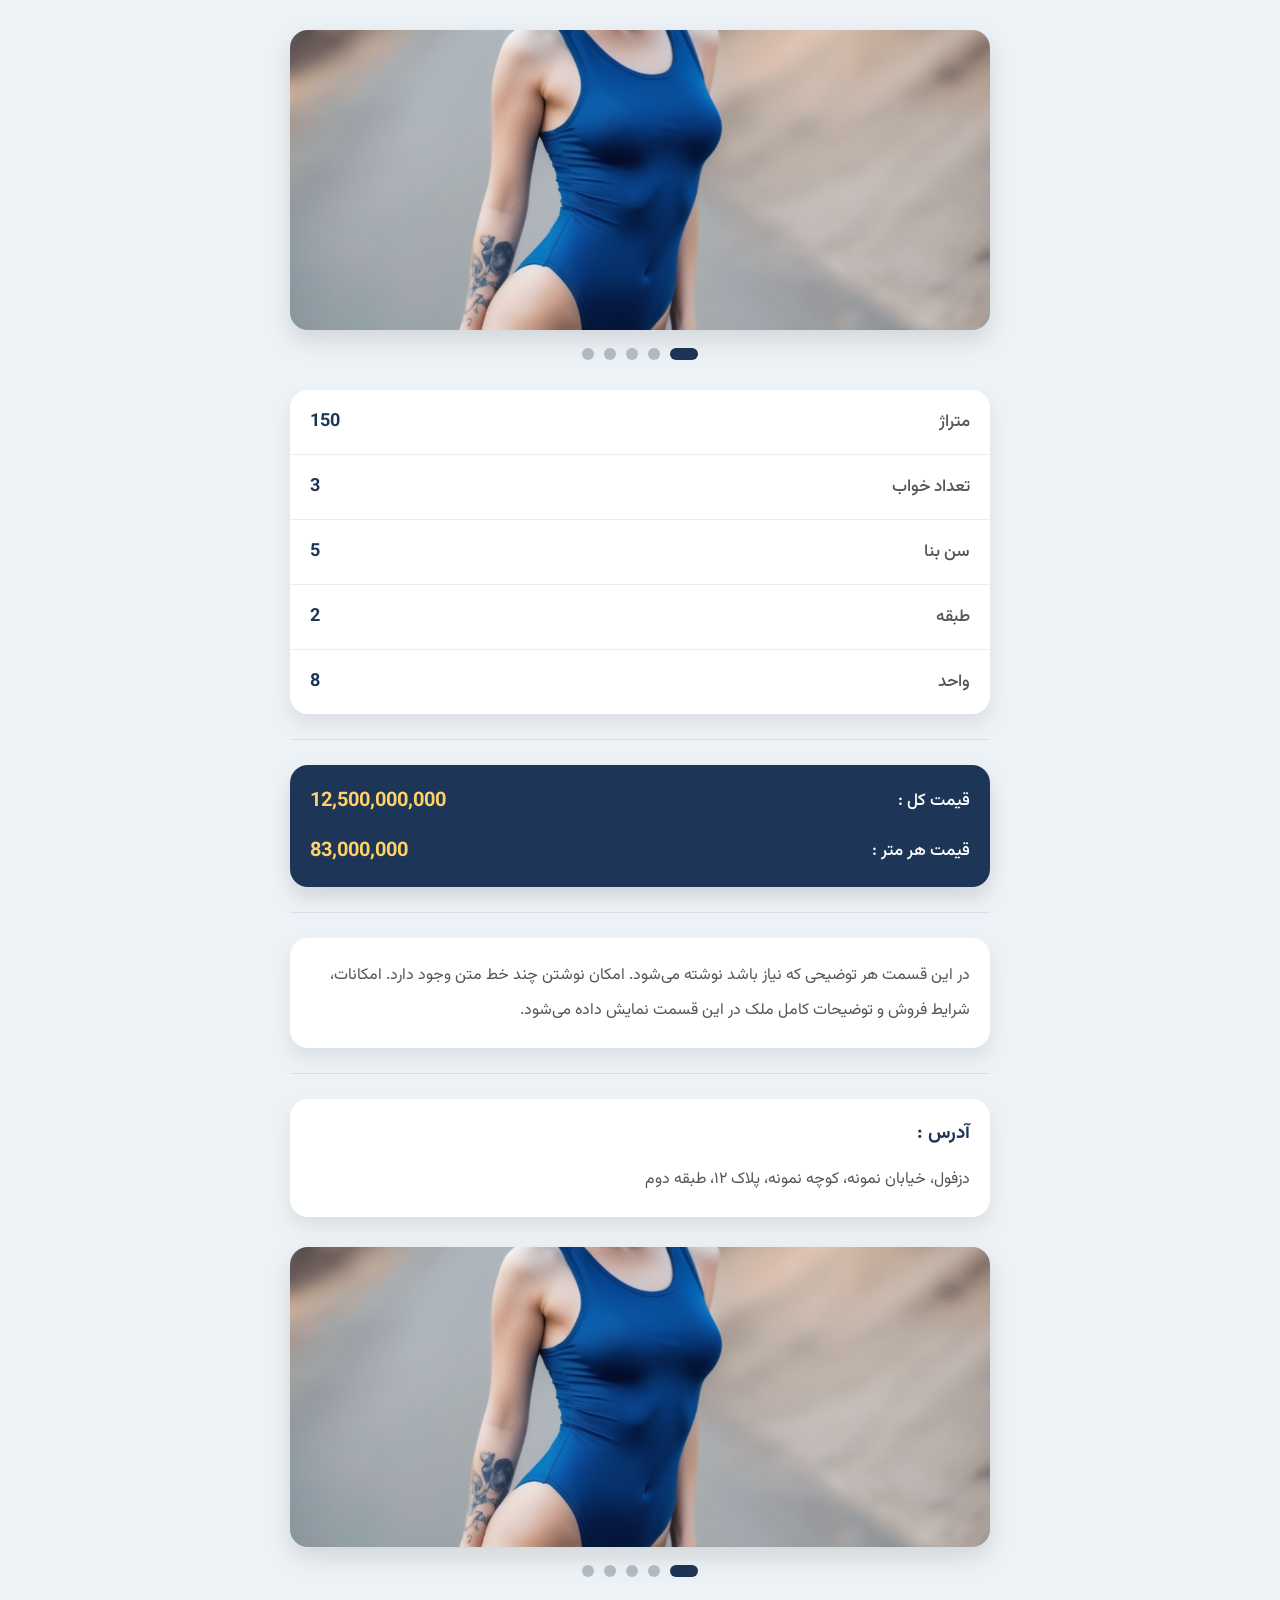
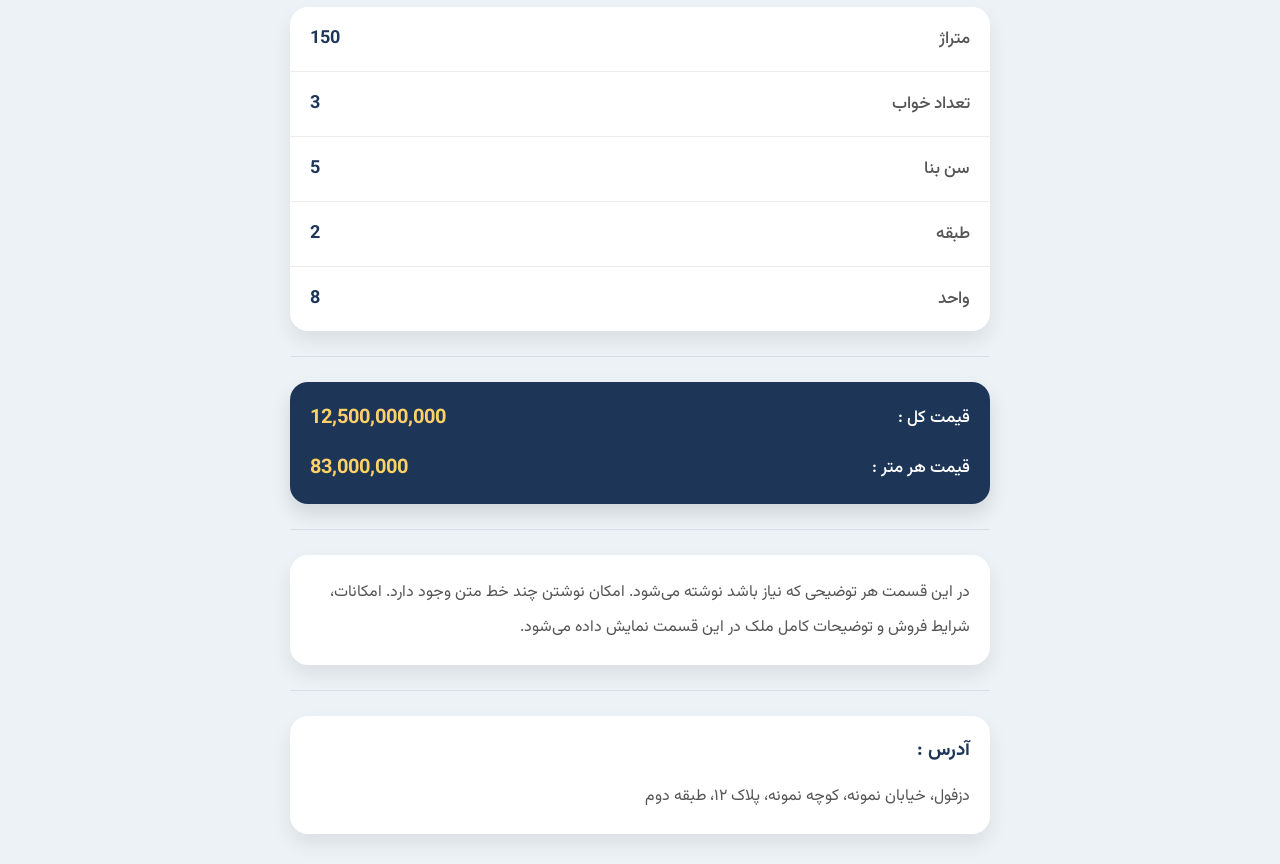
==== file/AllFile/index.html @ d1e9142f "test  117" ====
<!doctype html>
<html lang="fa" dir="rtl">
  <head>
    <meta charset="UTF-8" />
    <meta name="viewport" content="width=device-width, initial-scale=1.0" />

    <title>جزئیات ملک</title>

    <link rel="stylesheet" href="../style/style.css" />
  </head>

  <body>
    <div class="container">
      <!-- عکس ها -->

      <section class="slider">
        <div class="slider-box">
          <img
            src="../../img/openart-image_Vm7Ptwwk_1736110677572_raw.jpg"
            class="slide active"
          />

          <img
            src="../../img/openart-image_vrnyUxhT_1736110514425_raw.jpg"
            class="slide"
          />

          <img
            src="../../img/openart-image_VW68jwEx_1736110568384_raw.jpg"
            class="slide"
          />

          <img
            src="../../img/openart-image_x1-BY8gI_1736076702407_raw.jpg"
            class="slide"
          />

          <img
            src="../../img/openart-image_xjXLgTL0_1736076769242_raw.png"
            class="slide"
          />
        </div>

        <div class="dots">
          <span class="dot active"></span>

          <span class="dot"></span>

          <span class="dot"></span>

          <span class="dot"></span>

          <span class="dot"></span>
        </div>
      </section>

      <!-- اطلاعات -->

      <section class="info">
        <div class="item">
          <h3>متراژ</h3>

          <span>150</span>
        </div>

        <div class="line"></div>

        <div class="item">
          <h3>تعداد خواب</h3>

          <span>3</span>
        </div>

        <div class="line"></div>

        <div class="item">
          <h3>سن بنا</h3>

          <span>5</span>
        </div>

        <div class="line"></div>

        <div class="item">
          <h3>طبقه</h3>

          <span>2</span>
        </div>

        <div class="line"></div>

        <div class="item">
          <h3>واحد</h3>

          <span>8</span>
        </div>
      </section>

      <hr />

      <!-- قیمت -->

      <section class="price">
        <div class="row">
          <h3>قیمت کل :</h3>

          <span>12,500,000,000</span>
        </div>

        <div class="row">
          <h3>قیمت هر متر :</h3>

          <span>83,000,000</span>
        </div>
      </section>

      <hr />

      <!-- توضیحات -->

      <section class="description">
        <p>
          در این قسمت هر توضیحی که نیاز باشد نوشته می‌شود. امکان نوشتن چند خط
          متن وجود دارد. امکانات، شرایط فروش و توضیحات کامل ملک در این قسمت
          نمایش داده می‌شود.
        </p>
      </section>

      <hr />

      <!-- آدرس -->

      <section class="address">
        <h3>آدرس :</h3>

        <p>دزفول، خیابان نمونه، کوچه نمونه، پلاک ۱۲، طبقه دوم</p>
      </section>
    </div>
    <div class="container">
      <!-- عکس ها -->

      <section class="slider">
        <div class="slider-box">
          <img
            src="../../img/openart-image_Vm7Ptwwk_1736110677572_raw.jpg"
            class="slide active"
          />

          <img
            src="../../img/openart-image_vrnyUxhT_1736110514425_raw.jpg"
            class="slide"
          />

          <img
            src="../../img/openart-image_VW68jwEx_1736110568384_raw.jpg"
            class="slide"
          />

          <img
            src="../../img/openart-image_x1-BY8gI_1736076702407_raw.jpg"
            class="slide"
          />

          <img
            src="../../img/openart-image_xjXLgTL0_1736076769242_raw.png"
            class="slide"
          />
        </div>

        <div class="dots">
          <span class="dot active"></span>

          <span class="dot"></span>

          <span class="dot"></span>

          <span class="dot"></span>

          <span class="dot"></span>
        </div>
      </section>

      <!-- اطلاعات -->

      <section class="info">
        <div class="item">
          <h3>متراژ</h3>

          <span>150</span>
        </div>

        <div class="line"></div>

        <div class="item">
          <h3>تعداد خواب</h3>

          <span>3</span>
        </div>

        <div class="line"></div>

        <div class="item">
          <h3>سن بنا</h3>

          <span>5</span>
        </div>

        <div class="line"></div>

        <div class="item">
          <h3>طبقه</h3>

          <span>2</span>
        </div>

        <div class="line"></div>

        <div class="item">
          <h3>واحد</h3>

          <span>8</span>
        </div>
      </section>

      <hr />

      <!-- قیمت -->

      <section class="price">
        <div class="row">
          <h3>قیمت کل :</h3>

          <span>12,500,000,000</span>
        </div>

        <div class="row">
          <h3>قیمت هر متر :</h3>

          <span>83,000,000</span>
        </div>
      </section>

      <hr />

      <!-- توضیحات -->

      <section class="description">
        <p>
          در این قسمت هر توضیحی که نیاز باشد نوشته می‌شود. امکان نوشتن چند خط
          متن وجود دارد. امکانات، شرایط فروش و توضیحات کامل ملک در این قسمت
          نمایش داده می‌شود.
        </p>
      </section>

      <hr />

      <!-- آدرس -->

      <section class="address">
        <h3>آدرس :</h3>

        <p>دزفول، خیابان نمونه، کوچه نمونه، پلاک ۱۲، طبقه دوم</p>
      </section>
    </div>

    <script>
    document.querySelectorAll(".slider").forEach((slider) => {

    const slides = slider.querySelectorAll(".slide");
    const dots = slider.querySelectorAll(".dot");
    const sliderBox = slider.querySelector(".slider-box");

    let current = 0;
    let timer;

    function showSlide(index){

        slides.forEach(s=>s.classList.remove("active"));
        dots.forEach(d=>d.classList.remove("active"));

        slides[index].classList.add("active");
        dots[index].classList.add("active");

        current=index;

    }

    function nextSlide(){

        current++;

        if(current>=slides.length){

            current=0;

        }

        showSlide(current);

    }

    function prevSlide(){

        current--;

        if(current<0){

            current=slides.length-1;

        }

        showSlide(current);

    }

    dots.forEach((dot,index)=>{

        dot.addEventListener("click",()=>{

            showSlide(index);

            restart();

        });

    });

    function start(){

        timer=setInterval(nextSlide,3000);

    }

    function stop(){

        clearInterval(timer);

    }

    function restart(){

        stop();

        start();

    }

    sliderBox.addEventListener("mouseenter",stop);
    sliderBox.addEventListener("mouseleave",start);

    let startX=0;
    let endX=0;

    sliderBox.addEventListener("touchstart",(e)=>{

        startX=e.changedTouches[0].screenX;

    });

    sliderBox.addEventListener("touchend",(e)=>{

        endX=e.changedTouches[0].screenX;

        if(startX-endX>50){

            nextSlide();
            restart();

        }

        if(endX-startX>50){

            prevSlide();
            restart();

        }

    });

    showSlide(0);
    start();

});
    </script>
  </body>
</html>
---- file/style/style.css ----
@import url('https://fonts.googleapis.com/css2?family=Vazirmatn:wght@300;400;500;600;700&display=swap');

*{
    margin:0;
    padding:0;
    box-sizing:border-box;
    font-family:'Vazirmatn',sans-serif;
}

body{

    background:#edf2f7;
    direction:rtl;

}

.container{

    width:95%;
    max-width:700px;
    margin:30px auto;

}

/*==========================
        اسلایدر
==========================*/

.slider{

    width:100%;

}

.slider-box{

    width:100%;
    height:300px;

    background:#d7dde5;

    border-radius:18px;

    overflow:hidden;

    position:relative;

    box-shadow:0 10px 25px rgba(0,0,0,.12);

}

.slide{

    width:100%;
    height:100%;

    object-fit:cover;

    position:absolute;

    opacity:0;

    transition:.5s;

}

.slide.active{

    opacity:1;

}

/*==========================
        دات ها
==========================*/

.dots{

    display:flex;

    justify-content:center;

    align-items:center;

    gap:10px;

    margin-top:18px;

}

.dot{

    width:12px;

    height:12px;

    border-radius:50%;

    background:#b4bcc6;

    cursor:pointer;

    transition:.3s;

}

.dot.active{

    width:28px;

    border-radius:20px;

    background:#1d3557;

}

/*==========================
      اطلاعات
==========================*/

.info{

    margin-top:30px;

    background:white;

    border-radius:18px;

    overflow:hidden;

    box-shadow:0 10px 20px rgba(0,0,0,.08);

}

.item{

    display:flex;

    justify-content:space-between;

    align-items:center;

    padding:18px 20px;

}

.item h3{

    font-size:17px;

    color:#555;

    font-weight:500;

}

.item span{

    font-size:18px;

    color:#1d3557;

    font-weight:bold;

}

.line{

    width:100%;

    height:1px;

    background:#ececec;

}

/*==========================
        قیمت
==========================*/

.price{

    margin-top:25px;

    background:#1d3557;

    color:white;

    border-radius:18px;

    padding:20px;

    box-shadow:0 10px 20px rgba(0,0,0,.12);

}

.row{

    display:flex;

    justify-content:space-between;

    align-items:center;

}

.row:not(:last-child){

    margin-bottom:18px;

}

.row h3{

    font-size:17px;

    font-weight:500;

}

.row span{

    font-size:20px;

    font-weight:bold;

    color:#ffd166;

}

/*==========================
      توضیحات
==========================*/

.description{

    margin-top:25px;

    background:white;

    border-radius:18px;

    padding:20px;

    line-height:35px;

    color:#555;

    box-shadow:0 10px 20px rgba(0,0,0,.08);

}

/*==========================
        آدرس
==========================*/

.address{

    margin-top:25px;

    margin-bottom:30px;

    background:white;

    border-radius:18px;

    padding:20px;

    box-shadow:0 10px 20px rgba(0,0,0,.08);

}

.address h3{

    color:#1d3557;

    margin-bottom:15px;

}

.address p{

    line-height:34px;

    color:#555;

}

/*==========================
      خط جداکننده
==========================*/

hr{

    border:none;

    height:1px;

    background:#d8dee7;

    margin:25px 0;

}

/*==========================
      Hover
==========================*/

.item:hover{

    background:#f7f9fc;

}

.dot:hover{

    transform:scale(1.3);

}

.slider-box:hover{

    transform:translateY(-2px);

    transition:.3s;

}

.price:hover,
.description:hover,
.address:hover,
.info:hover{

    transform:translateY(-3px);

    transition:.3s;

}

/*==========================
      انیمیشن
==========================*/

.container{

    animation:show .8s;

}

@keyframes show{

    from{

        opacity:0;

        transform:translateY(30px);

    }

    to{

        opacity:1;

        transform:translateY(0);

    }

}

/*==========================
      موبایل
==========================*/

@media(max-width:600px){

.slider-box{

    height:240px;

}

.item{

    padding:16px;

}

.item h3{

    font-size:15px;

}

.item span{

    font-size:16px;

}

.row h3{

    font-size:15px;

}

.row span{

    font-size:17px;

}

.description{

    line-height:30px;

}

.address{

    line-height:30px;

}

}
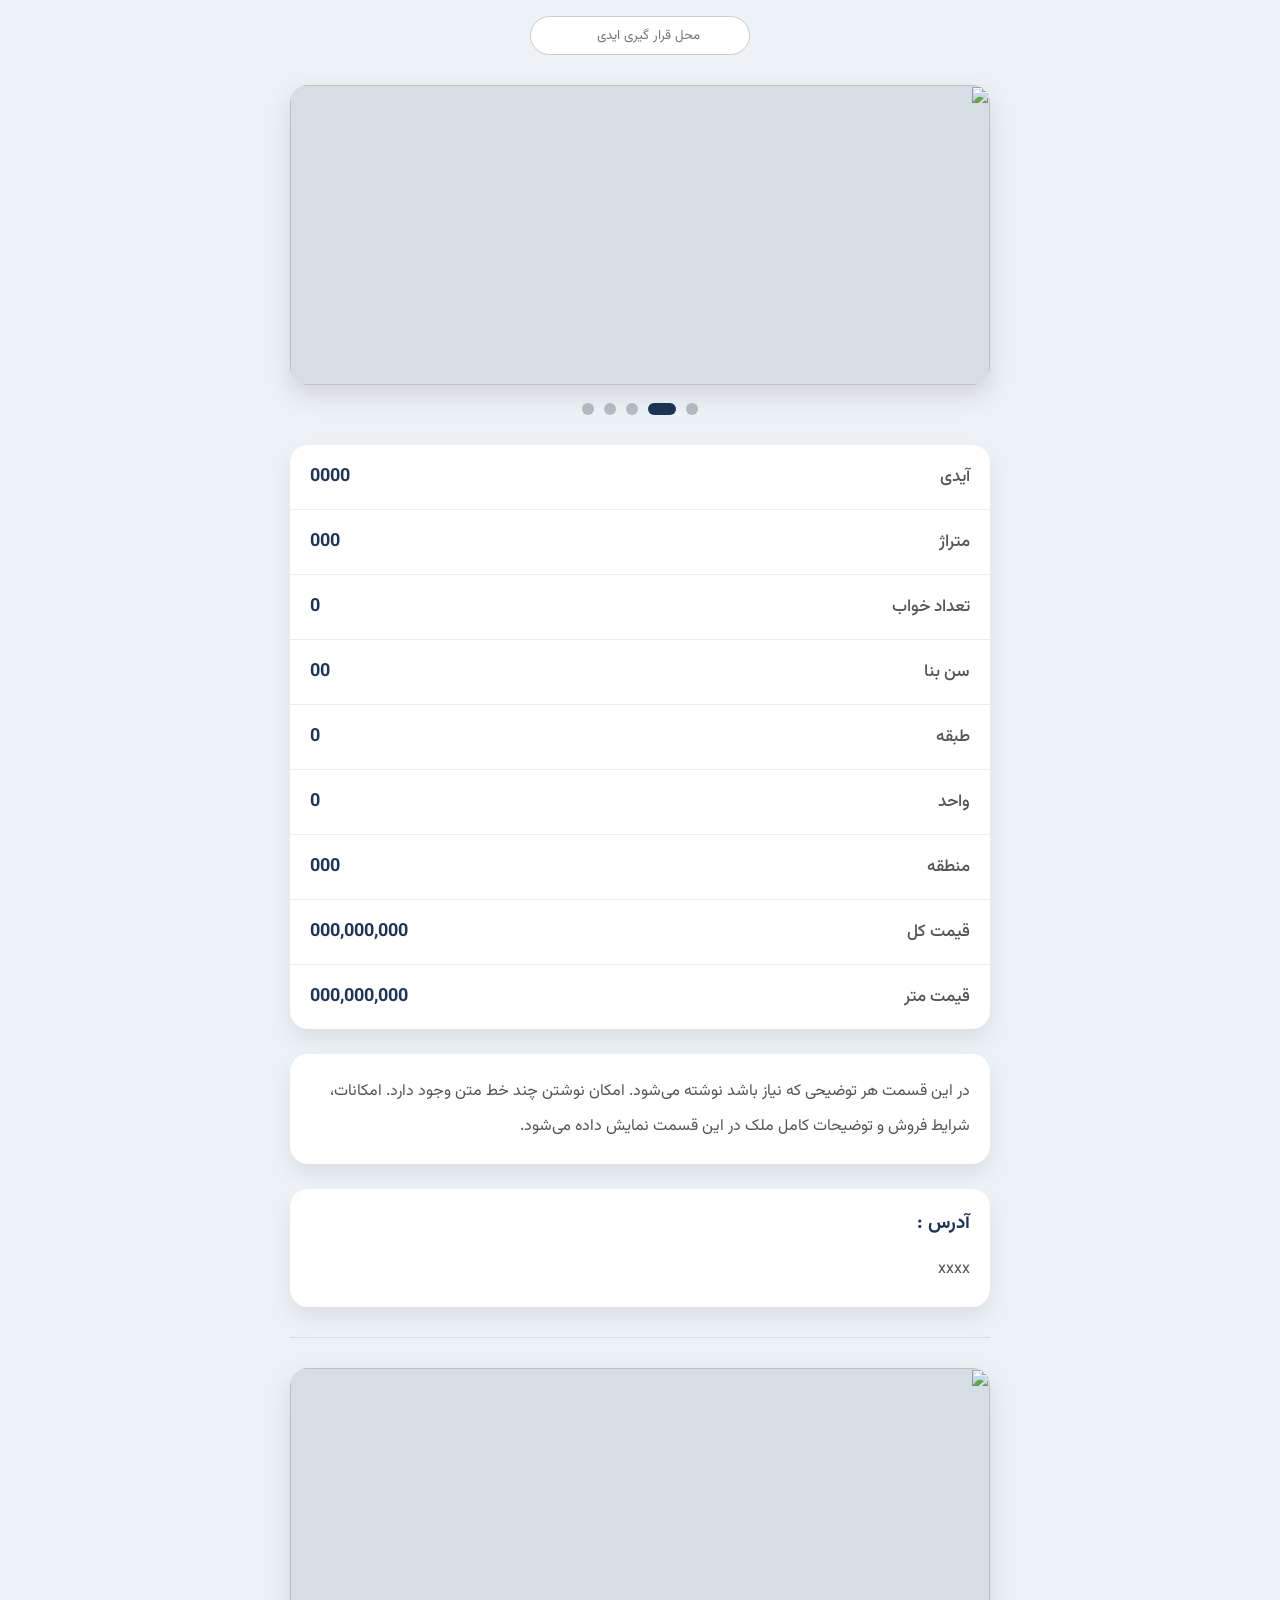
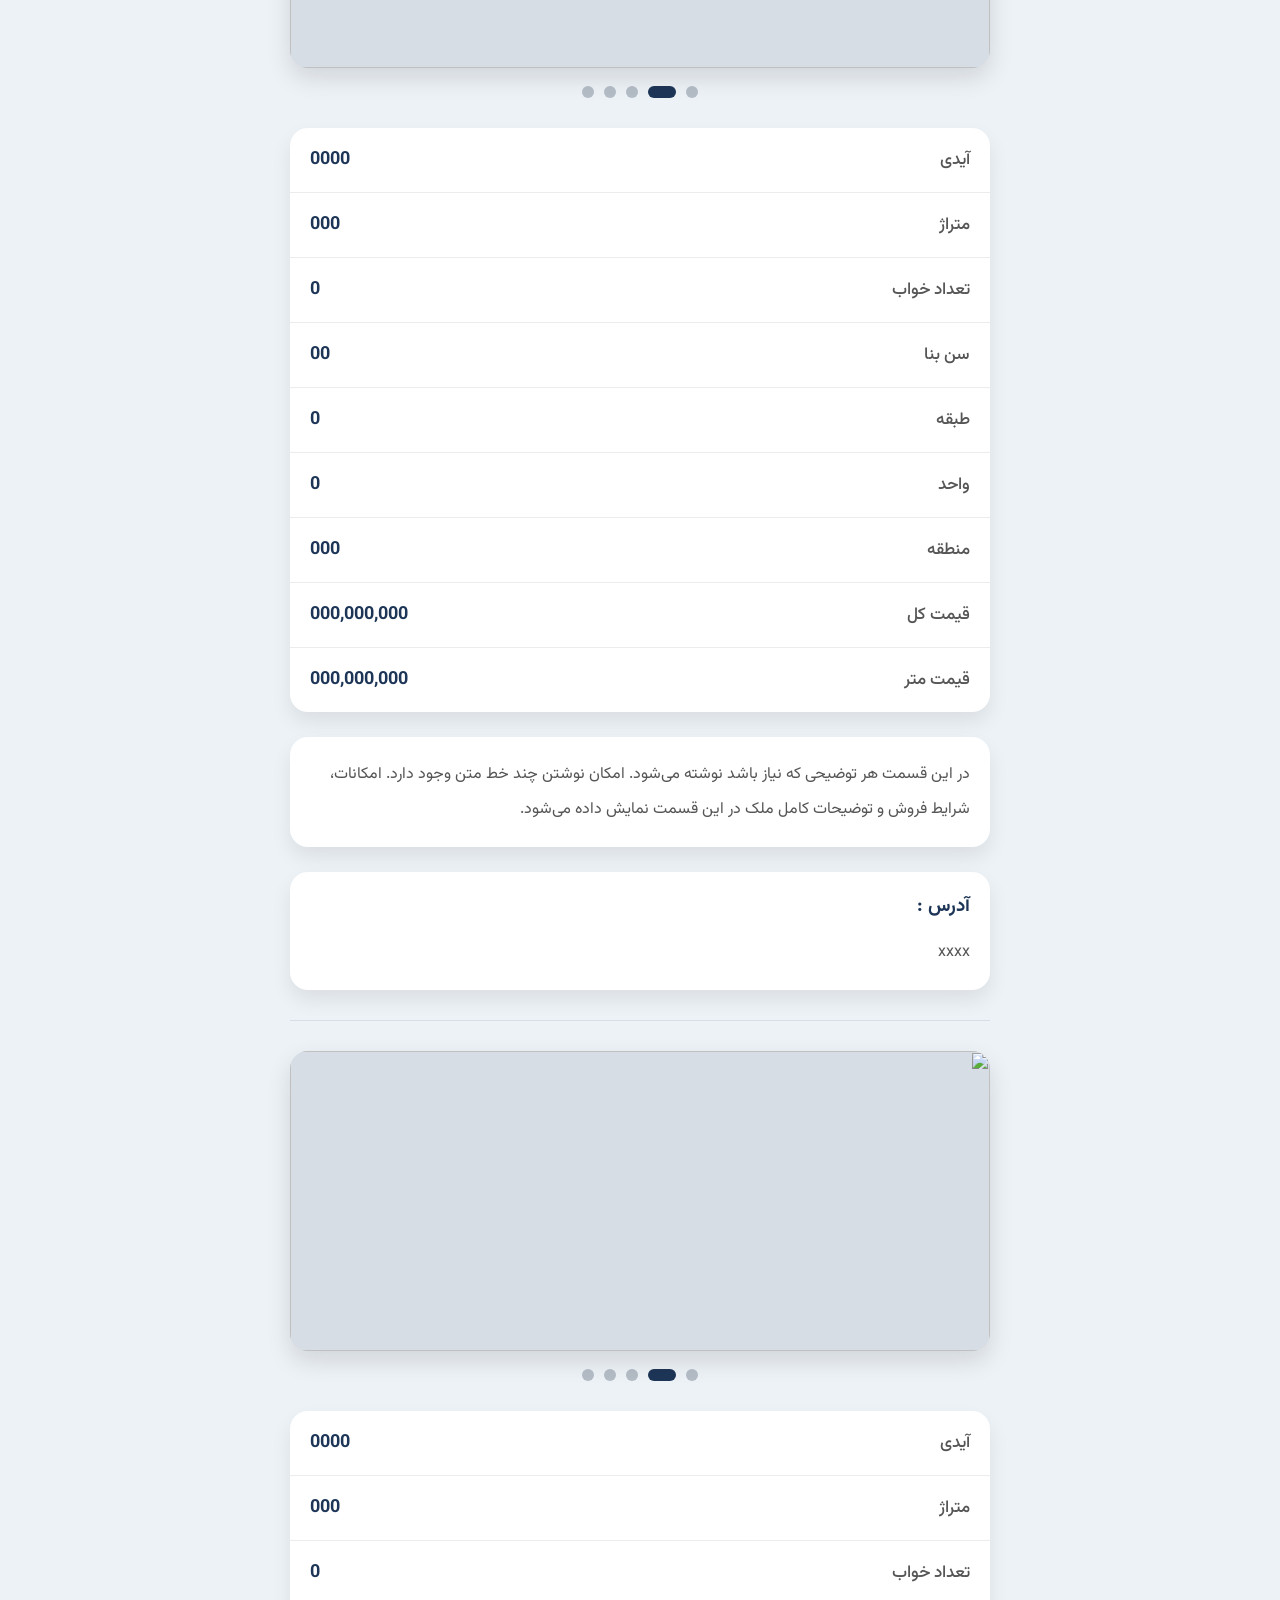
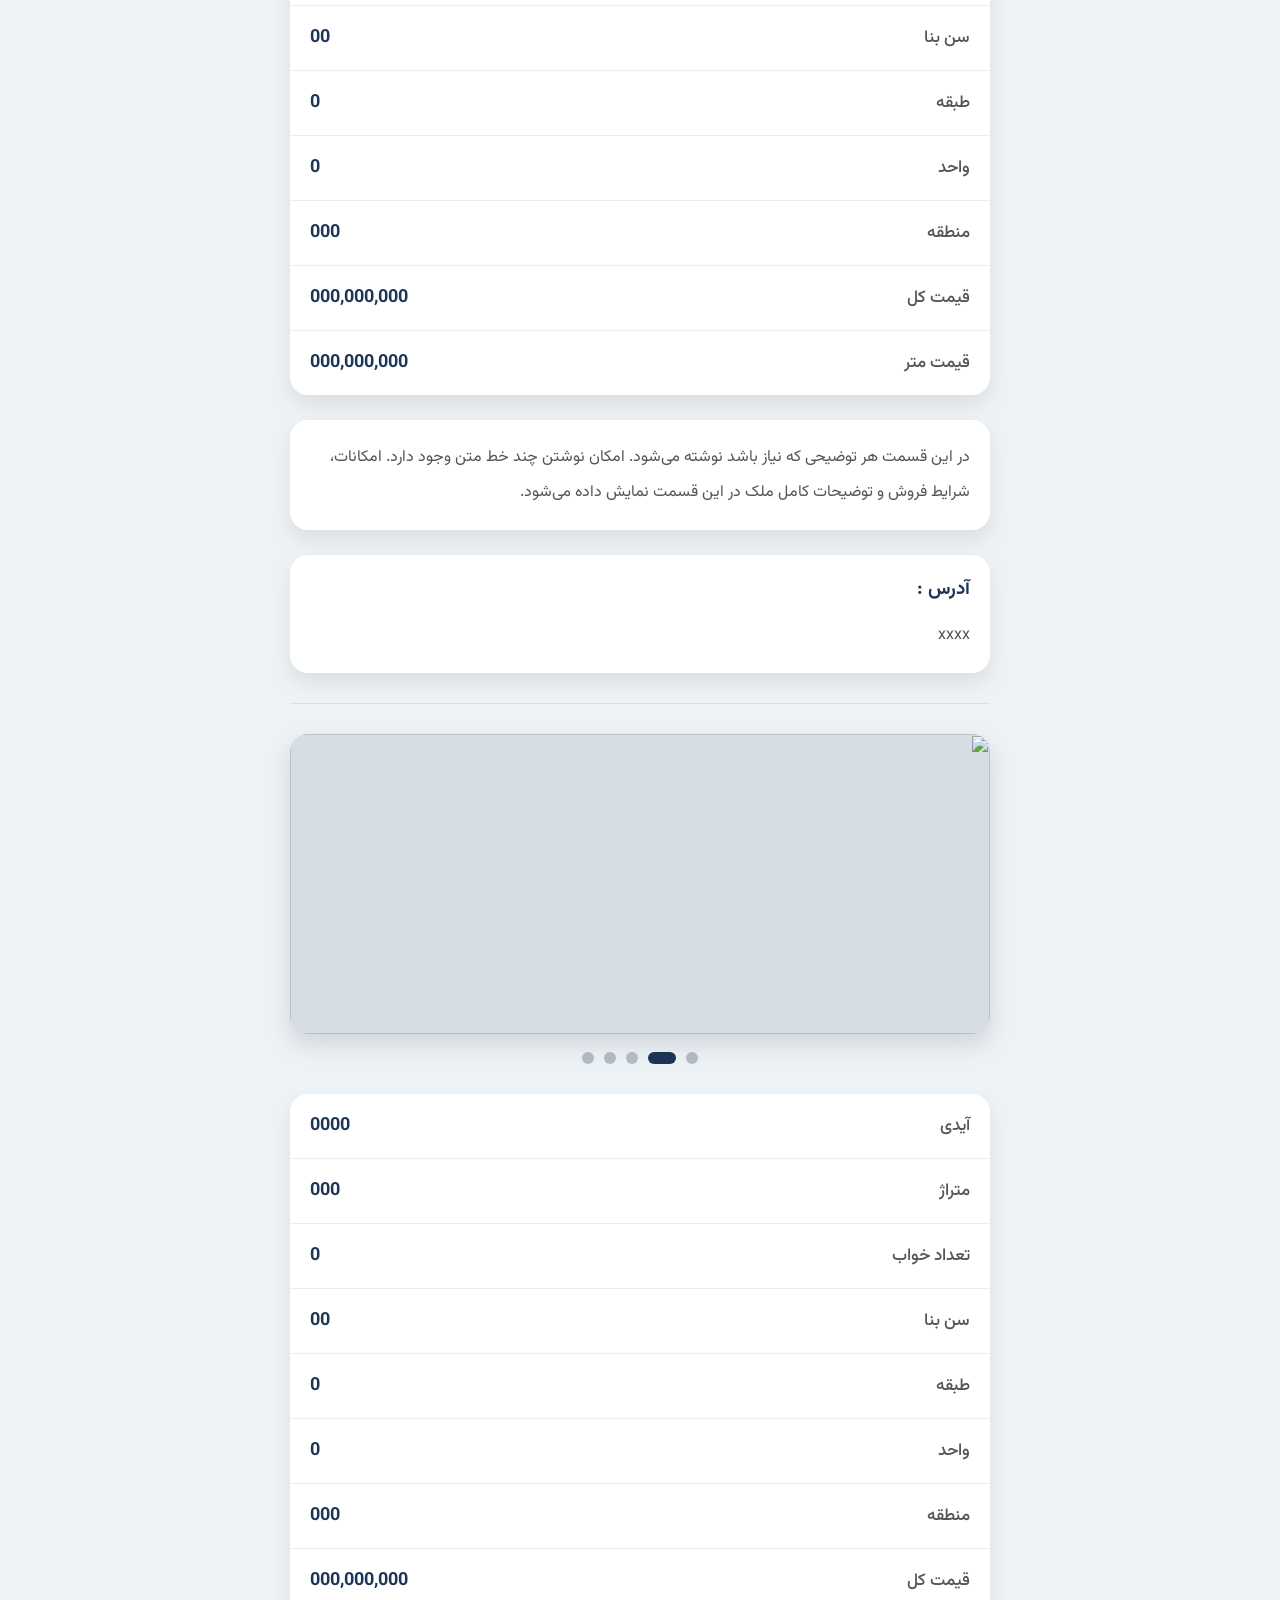
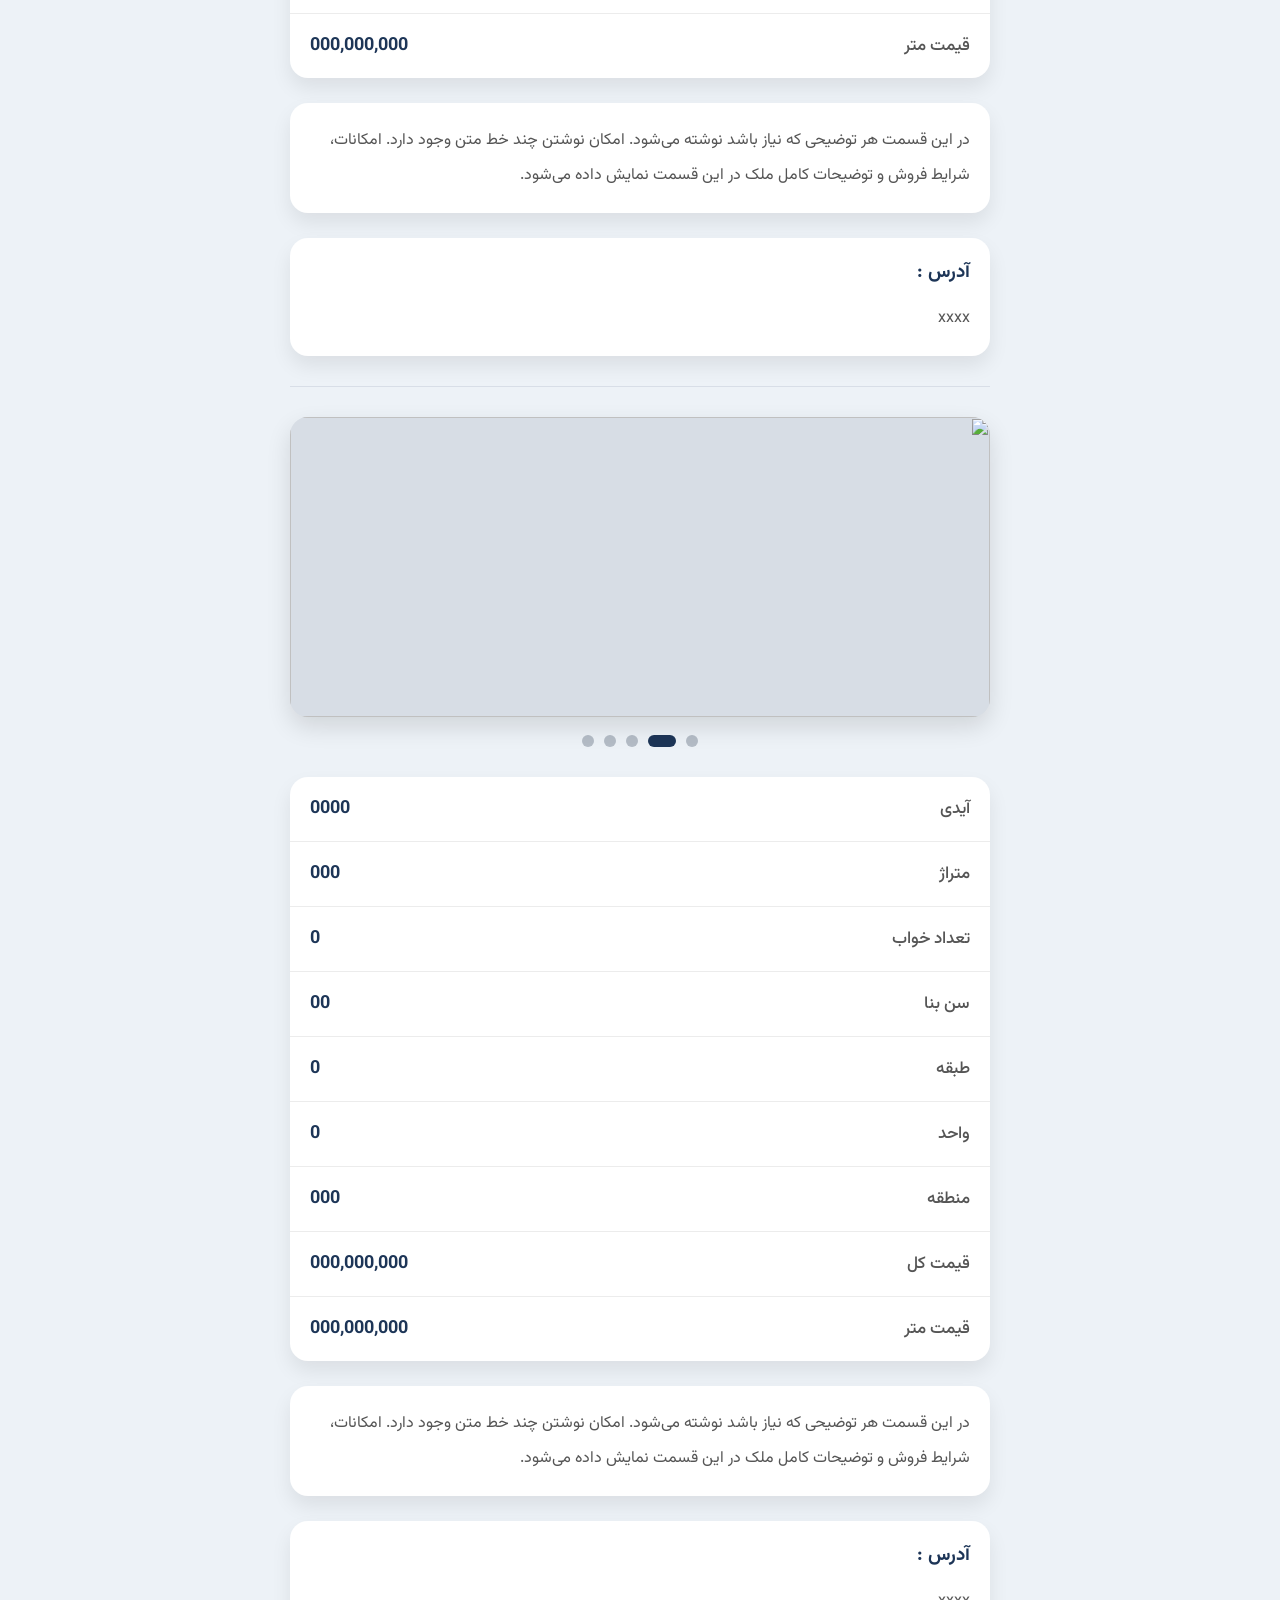
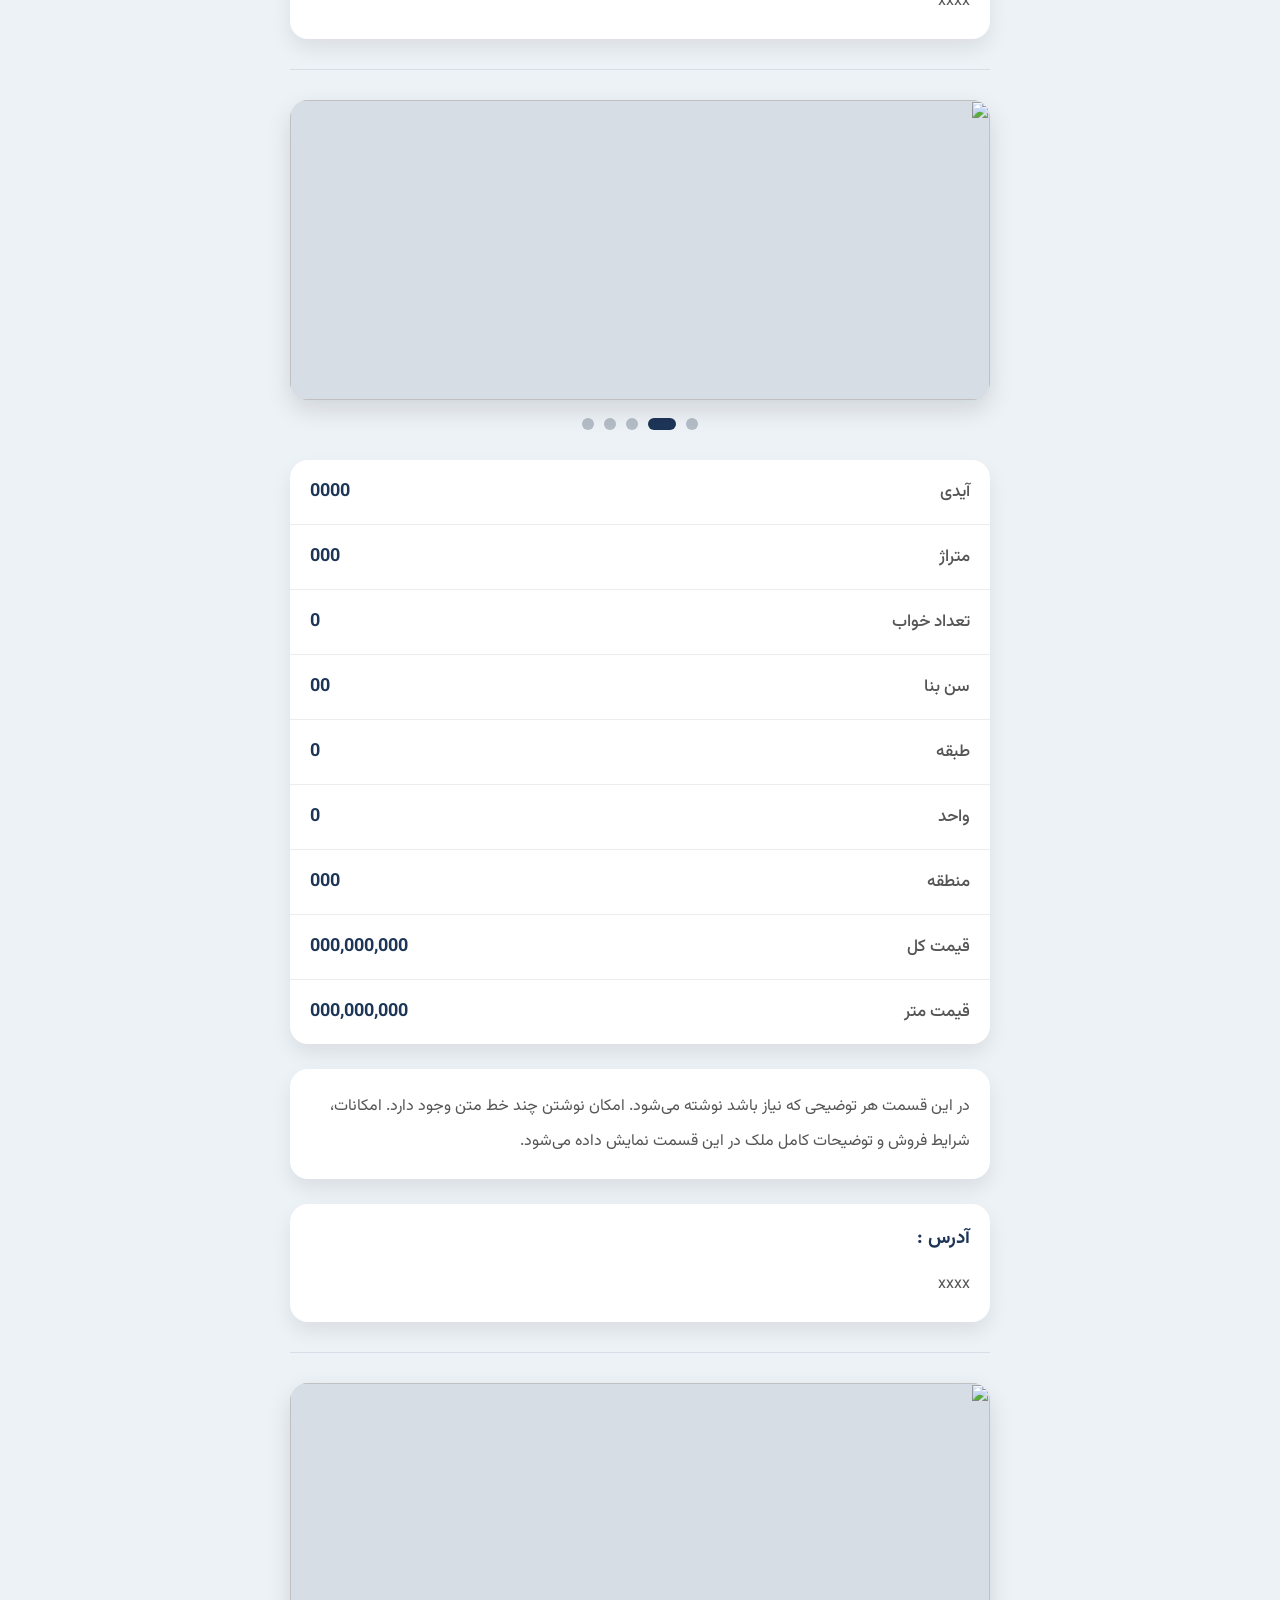
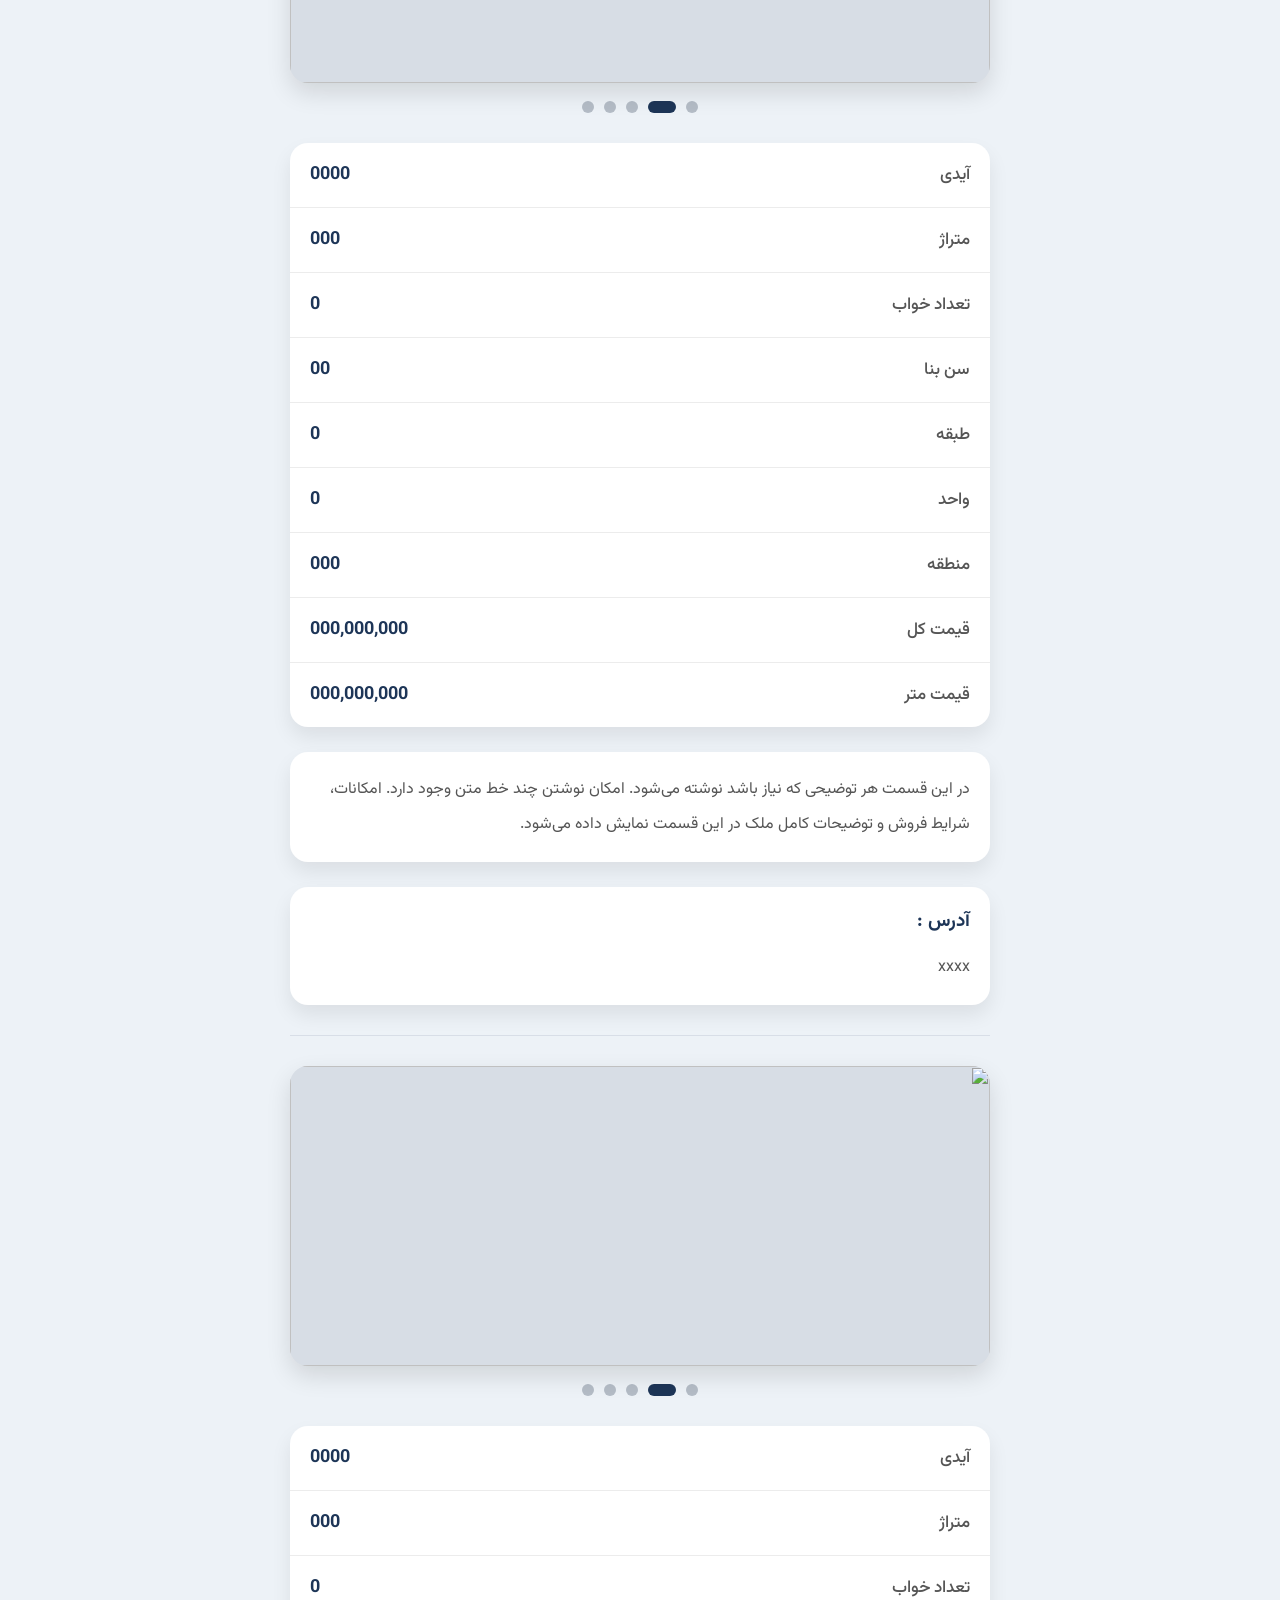
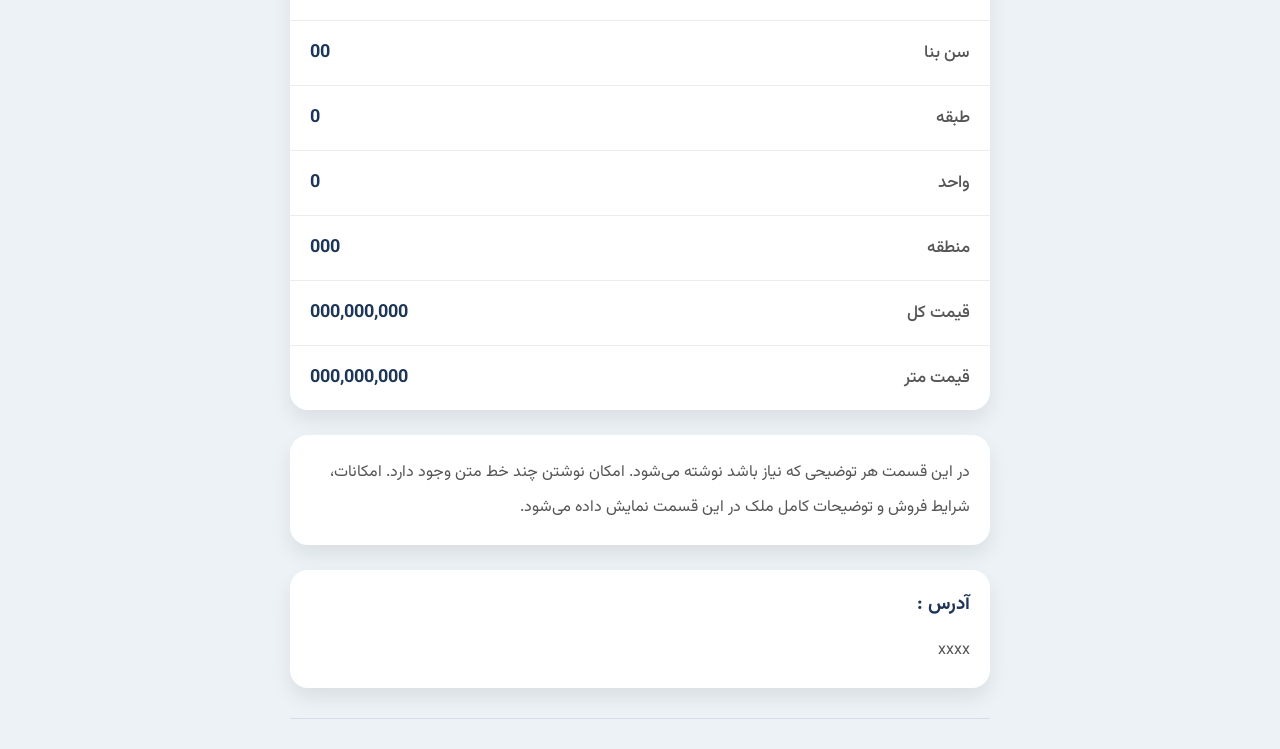
==== commit ef33bf9d: "test 6697" ====
--- a/file/AllFile/index.html
+++ b/file/AllFile/index.html
@@ -10,35 +10,32 @@
   </head>
 
   <body>
+    <header style="text-align: center; direction: rtl; margin: 16px 0">
+      <div style="margin: 0 auto">
+        <input
+          class="search"
+          id="search"
+          type="search"
+          placeholder="محل قرار گیری ایدی "
+        />
+      </div>
+    </header>
+
+    <!-- --------------------------------------------------------------------- -->
     <div class="container">
       <!-- عکس ها -->
 
       <section class="slider">
         <div class="slider-box">
-          <img
-            src="../../img/openart-image_Vm7Ptwwk_1736110677572_raw.jpg"
-            class="slide active"
-          />
-
-          <img
-            src="../../img/openart-image_vrnyUxhT_1736110514425_raw.jpg"
-            class="slide"
-          />
-
-          <img
-            src="../../img/openart-image_VW68jwEx_1736110568384_raw.jpg"
-            class="slide"
-          />
-
-          <img
-            src="../../img/openart-image_x1-BY8gI_1736076702407_raw.jpg"
-            class="slide"
-          />
-
-          <img
-            src="../../img/openart-image_xjXLgTL0_1736076769242_raw.png"
-            class="slide"
-          />
+          <img src="../../img/" class="slide active" />
+
+          <img src="../../img/" class="slide" />
+
+          <img src="../../img/" class="slide" />
+
+          <img src="../../img/" class="slide" />
+
+          <img src="../../img/" class="slide" />
         </div>
 
         <div class="dots">
@@ -58,9 +55,16 @@
 
       <section class="info">
         <div class="item">
+          <h3>آیدی</h3>
+
+          <span>0000</span>
+        </div>
+
+        <div class="line"></div>
+        <div class="item">
           <h3>متراژ</h3>
 
-          <span>150</span>
+          <span>000</span>
         </div>
 
         <div class="line"></div>
@@ -68,7 +72,7 @@
         <div class="item">
           <h3>تعداد خواب</h3>
 
-          <span>3</span>
+          <span>0</span>
         </div>
 
         <div class="line"></div>
@@ -76,7 +80,7 @@
         <div class="item">
           <h3>سن بنا</h3>
 
-          <span>5</span>
+          <span>00</span>
         </div>
 
         <div class="line"></div>
@@ -84,7 +88,7 @@
         <div class="item">
           <h3>طبقه</h3>
 
-          <span>2</span>
+          <span>0</span>
         </div>
 
         <div class="line"></div>
@@ -92,29 +96,30 @@
         <div class="item">
           <h3>واحد</h3>
 
-          <span>8</span>
-        </div>
-      </section>
-
-      <hr />
-
-      <!-- قیمت -->
-
-      <section class="price">
-        <div class="row">
-          <h3>قیمت کل :</h3>
-
-          <span>12,500,000,000</span>
-        </div>
-
-        <div class="row">
-          <h3>قیمت هر متر :</h3>
-
-          <span>83,000,000</span>
-        </div>
-      </section>
-
-      <hr />
+          <span>0</span>
+        </div>
+        <div class="line"></div>
+
+        <div class="item">
+          <h3>منطقه</h3>
+
+          <span>000</span>
+        </div>
+        <div class="line"></div>
+
+        <div class="item">
+          <h3>قیمت کل</h3>
+
+          <span>000,000,000</span>
+        </div>
+        <div class="line"></div>
+
+        <div class="item">
+          <h3>قیمت متر</h3>
+
+          <span>000,000,000</span>
+        </div>
+      </section>
 
       <!-- توضیحات -->
 
@@ -126,45 +131,30 @@
         </p>
       </section>
 
-      <hr />
-
       <!-- آدرس -->
 
       <section class="address">
         <h3>آدرس :</h3>
 
-        <p>دزفول، خیابان نمونه، کوچه نمونه، پلاک ۱۲، طبقه دوم</p>
-      </section>
+        <p>xxxx</p>
+      </section>
+      <hr />
     </div>
+    <!-- --------------------------------------------------------------------- -->
     <div class="container">
       <!-- عکس ها -->
 
       <section class="slider">
         <div class="slider-box">
-          <img
-            src="../../img/openart-image_Vm7Ptwwk_1736110677572_raw.jpg"
-            class="slide active"
-          />
-
-          <img
-            src="../../img/openart-image_vrnyUxhT_1736110514425_raw.jpg"
-            class="slide"
-          />
-
-          <img
-            src="../../img/openart-image_VW68jwEx_1736110568384_raw.jpg"
-            class="slide"
-          />
-
-          <img
-            src="../../img/openart-image_x1-BY8gI_1736076702407_raw.jpg"
-            class="slide"
-          />
-
-          <img
-            src="../../img/openart-image_xjXLgTL0_1736076769242_raw.png"
-            class="slide"
-          />
+          <img src="../../img/" class="slide active" />
+
+          <img src="../../img/" class="slide" />
+
+          <img src="../../img/" class="slide" />
+
+          <img src="../../img/" class="slide" />
+
+          <img src="../../img/" class="slide" />
         </div>
 
         <div class="dots">
@@ -184,9 +174,16 @@
 
       <section class="info">
         <div class="item">
+          <h3>آیدی</h3>
+
+          <span>0000</span>
+        </div>
+
+        <div class="line"></div>
+        <div class="item">
           <h3>متراژ</h3>
 
-          <span>150</span>
+          <span>000</span>
         </div>
 
         <div class="line"></div>
@@ -194,7 +191,7 @@
         <div class="item">
           <h3>تعداد خواب</h3>
 
-          <span>3</span>
+          <span>0</span>
         </div>
 
         <div class="line"></div>
@@ -202,7 +199,7 @@
         <div class="item">
           <h3>سن بنا</h3>
 
-          <span>5</span>
+          <span>00</span>
         </div>
 
         <div class="line"></div>
@@ -210,7 +207,7 @@
         <div class="item">
           <h3>طبقه</h3>
 
-          <span>2</span>
+          <span>0</span>
         </div>
 
         <div class="line"></div>
@@ -218,29 +215,30 @@
         <div class="item">
           <h3>واحد</h3>
 
-          <span>8</span>
-        </div>
-      </section>
-
-      <hr />
-
-      <!-- قیمت -->
-
-      <section class="price">
-        <div class="row">
-          <h3>قیمت کل :</h3>
-
-          <span>12,500,000,000</span>
-        </div>
-
-        <div class="row">
-          <h3>قیمت هر متر :</h3>
-
-          <span>83,000,000</span>
-        </div>
-      </section>
-
-      <hr />
+          <span>0</span>
+        </div>
+        <div class="line"></div>
+
+        <div class="item">
+          <h3>منطقه</h3>
+
+          <span>000</span>
+        </div>
+        <div class="line"></div>
+
+        <div class="item">
+          <h3>قیمت کل</h3>
+
+          <span>000,000,000</span>
+        </div>
+        <div class="line"></div>
+
+        <div class="item">
+          <h3>قیمت متر</h3>
+
+          <span>000,000,000</span>
+        </div>
+      </section>
 
       <!-- توضیحات -->
 
@@ -252,135 +250,868 @@
         </p>
       </section>
 
-      <hr />
-
       <!-- آدرس -->
 
       <section class="address">
         <h3>آدرس :</h3>
 
-        <p>دزفول، خیابان نمونه، کوچه نمونه، پلاک ۱۲، طبقه دوم</p>
-      </section>
+        <p>xxxx</p>
+      </section>
+      <hr />
     </div>
+    <!-- --------------------------------------------------------------------- -->
+    <div class="container">
+      <!-- عکس ها -->
+
+      <section class="slider">
+        <div class="slider-box">
+          <img src="../../img/" class="slide active" />
+
+          <img src="../../img/" class="slide" />
+
+          <img src="../../img/" class="slide" />
+
+          <img src="../../img/" class="slide" />
+
+          <img src="../../img/" class="slide" />
+        </div>
+
+        <div class="dots">
+          <span class="dot active"></span>
+
+          <span class="dot"></span>
+
+          <span class="dot"></span>
+
+          <span class="dot"></span>
+
+          <span class="dot"></span>
+        </div>
+      </section>
+
+      <!-- اطلاعات -->
+
+      <section class="info">
+        <div class="item">
+          <h3>آیدی</h3>
+
+          <span>0000</span>
+        </div>
+
+        <div class="line"></div>
+        <div class="item">
+          <h3>متراژ</h3>
+
+          <span>000</span>
+        </div>
+
+        <div class="line"></div>
+
+        <div class="item">
+          <h3>تعداد خواب</h3>
+
+          <span>0</span>
+        </div>
+
+        <div class="line"></div>
+
+        <div class="item">
+          <h3>سن بنا</h3>
+
+          <span>00</span>
+        </div>
+
+        <div class="line"></div>
+
+        <div class="item">
+          <h3>طبقه</h3>
+
+          <span>0</span>
+        </div>
+
+        <div class="line"></div>
+
+        <div class="item">
+          <h3>واحد</h3>
+
+          <span>0</span>
+        </div>
+        <div class="line"></div>
+
+        <div class="item">
+          <h3>منطقه</h3>
+
+          <span>000</span>
+        </div>
+        <div class="line"></div>
+
+        <div class="item">
+          <h3>قیمت کل</h3>
+
+          <span>000,000,000</span>
+        </div>
+        <div class="line"></div>
+
+        <div class="item">
+          <h3>قیمت متر</h3>
+
+          <span>000,000,000</span>
+        </div>
+      </section>
+
+      <!-- توضیحات -->
+
+      <section class="description">
+        <p>
+          در این قسمت هر توضیحی که نیاز باشد نوشته می‌شود. امکان نوشتن چند خط
+          متن وجود دارد. امکانات، شرایط فروش و توضیحات کامل ملک در این قسمت
+          نمایش داده می‌شود.
+        </p>
+      </section>
+
+      <!-- آدرس -->
+
+      <section class="address">
+        <h3>آدرس :</h3>
+
+        <p>xxxx</p>
+      </section>
+      <hr />
+    </div>
+    <!-- --------------------------------------------------------------------- -->
+    <div class="container">
+      <!-- عکس ها -->
+
+      <section class="slider">
+        <div class="slider-box">
+          <img src="../../img/" class="slide active" />
+
+          <img src="../../img/" class="slide" />
+
+          <img src="../../img/" class="slide" />
+
+          <img src="../../img/" class="slide" />
+
+          <img src="../../img/" class="slide" />
+        </div>
+
+        <div class="dots">
+          <span class="dot active"></span>
+
+          <span class="dot"></span>
+
+          <span class="dot"></span>
+
+          <span class="dot"></span>
+
+          <span class="dot"></span>
+        </div>
+      </section>
+
+      <!-- اطلاعات -->
+
+      <section class="info">
+        <div class="item">
+          <h3>آیدی</h3>
+
+          <span>0000</span>
+        </div>
+
+        <div class="line"></div>
+        <div class="item">
+          <h3>متراژ</h3>
+
+          <span>000</span>
+        </div>
+
+        <div class="line"></div>
+
+        <div class="item">
+          <h3>تعداد خواب</h3>
+
+          <span>0</span>
+        </div>
+
+        <div class="line"></div>
+
+        <div class="item">
+          <h3>سن بنا</h3>
+
+          <span>00</span>
+        </div>
+
+        <div class="line"></div>
+
+        <div class="item">
+          <h3>طبقه</h3>
+
+          <span>0</span>
+        </div>
+
+        <div class="line"></div>
+
+        <div class="item">
+          <h3>واحد</h3>
+
+          <span>0</span>
+        </div>
+        <div class="line"></div>
+
+        <div class="item">
+          <h3>منطقه</h3>
+
+          <span>000</span>
+        </div>
+        <div class="line"></div>
+
+        <div class="item">
+          <h3>قیمت کل</h3>
+
+          <span>000,000,000</span>
+        </div>
+        <div class="line"></div>
+
+        <div class="item">
+          <h3>قیمت متر</h3>
+
+          <span>000,000,000</span>
+        </div>
+      </section>
+
+      <!-- توضیحات -->
+
+      <section class="description">
+        <p>
+          در این قسمت هر توضیحی که نیاز باشد نوشته می‌شود. امکان نوشتن چند خط
+          متن وجود دارد. امکانات، شرایط فروش و توضیحات کامل ملک در این قسمت
+          نمایش داده می‌شود.
+        </p>
+      </section>
+
+      <!-- آدرس -->
+
+      <section class="address">
+        <h3>آدرس :</h3>
+
+        <p>xxxx</p>
+      </section>
+      <hr />
+    </div>
+    <!-- --------------------------------------------------------------------- -->
+    <div class="container">
+      <!-- عکس ها -->
+
+      <section class="slider">
+        <div class="slider-box">
+          <img src="../../img/" class="slide active" />
+
+          <img src="../../img/" class="slide" />
+
+          <img src="../../img/" class="slide" />
+
+          <img src="../../img/" class="slide" />
+
+          <img src="../../img/" class="slide" />
+        </div>
+
+        <div class="dots">
+          <span class="dot active"></span>
+
+          <span class="dot"></span>
+
+          <span class="dot"></span>
+
+          <span class="dot"></span>
+
+          <span class="dot"></span>
+        </div>
+      </section>
+
+      <!-- اطلاعات -->
+
+      <section class="info">
+        <div class="item">
+          <h3>آیدی</h3>
+
+          <span>0000</span>
+        </div>
+
+        <div class="line"></div>
+        <div class="item">
+          <h3>متراژ</h3>
+
+          <span>000</span>
+        </div>
+
+        <div class="line"></div>
+
+        <div class="item">
+          <h3>تعداد خواب</h3>
+
+          <span>0</span>
+        </div>
+
+        <div class="line"></div>
+
+        <div class="item">
+          <h3>سن بنا</h3>
+
+          <span>00</span>
+        </div>
+
+        <div class="line"></div>
+
+        <div class="item">
+          <h3>طبقه</h3>
+
+          <span>0</span>
+        </div>
+
+        <div class="line"></div>
+
+        <div class="item">
+          <h3>واحد</h3>
+
+          <span>0</span>
+        </div>
+        <div class="line"></div>
+
+        <div class="item">
+          <h3>منطقه</h3>
+
+          <span>000</span>
+        </div>
+        <div class="line"></div>
+
+        <div class="item">
+          <h3>قیمت کل</h3>
+
+          <span>000,000,000</span>
+        </div>
+        <div class="line"></div>
+
+        <div class="item">
+          <h3>قیمت متر</h3>
+
+          <span>000,000,000</span>
+        </div>
+      </section>
+
+      <!-- توضیحات -->
+
+      <section class="description">
+        <p>
+          در این قسمت هر توضیحی که نیاز باشد نوشته می‌شود. امکان نوشتن چند خط
+          متن وجود دارد. امکانات، شرایط فروش و توضیحات کامل ملک در این قسمت
+          نمایش داده می‌شود.
+        </p>
+      </section>
+
+      <!-- آدرس -->
+
+      <section class="address">
+        <h3>آدرس :</h3>
+
+        <p>xxxx</p>
+      </section>
+      <hr />
+    </div>
+    <!-- --------------------------------------------------------------------- -->
+    <div class="container">
+      <!-- عکس ها -->
+
+      <section class="slider">
+        <div class="slider-box">
+          <img src="../../img/" class="slide active" />
+
+          <img src="../../img/" class="slide" />
+
+          <img src="../../img/" class="slide" />
+
+          <img src="../../img/" class="slide" />
+
+          <img src="../../img/" class="slide" />
+        </div>
+
+        <div class="dots">
+          <span class="dot active"></span>
+
+          <span class="dot"></span>
+
+          <span class="dot"></span>
+
+          <span class="dot"></span>
+
+          <span class="dot"></span>
+        </div>
+      </section>
+
+      <!-- اطلاعات -->
+
+      <section class="info">
+        <div class="item">
+          <h3>آیدی</h3>
+
+          <span>0000</span>
+        </div>
+
+        <div class="line"></div>
+        <div class="item">
+          <h3>متراژ</h3>
+
+          <span>000</span>
+        </div>
+
+        <div class="line"></div>
+
+        <div class="item">
+          <h3>تعداد خواب</h3>
+
+          <span>0</span>
+        </div>
+
+        <div class="line"></div>
+
+        <div class="item">
+          <h3>سن بنا</h3>
+
+          <span>00</span>
+        </div>
+
+        <div class="line"></div>
+
+        <div class="item">
+          <h3>طبقه</h3>
+
+          <span>0</span>
+        </div>
+
+        <div class="line"></div>
+
+        <div class="item">
+          <h3>واحد</h3>
+
+          <span>0</span>
+        </div>
+        <div class="line"></div>
+
+        <div class="item">
+          <h3>منطقه</h3>
+
+          <span>000</span>
+        </div>
+        <div class="line"></div>
+
+        <div class="item">
+          <h3>قیمت کل</h3>
+
+          <span>000,000,000</span>
+        </div>
+        <div class="line"></div>
+
+        <div class="item">
+          <h3>قیمت متر</h3>
+
+          <span>000,000,000</span>
+        </div>
+      </section>
+
+      <!-- توضیحات -->
+
+      <section class="description">
+        <p>
+          در این قسمت هر توضیحی که نیاز باشد نوشته می‌شود. امکان نوشتن چند خط
+          متن وجود دارد. امکانات، شرایط فروش و توضیحات کامل ملک در این قسمت
+          نمایش داده می‌شود.
+        </p>
+      </section>
+
+      <!-- آدرس -->
+
+      <section class="address">
+        <h3>آدرس :</h3>
+
+        <p>xxxx</p>
+      </section>
+      <hr />
+    </div>
+    <!-- --------------------------------------------------------------------- -->
+    <div class="container">
+      <!-- عکس ها -->
+
+      <section class="slider">
+        <div class="slider-box">
+          <img src="../../img/" class="slide active" />
+
+          <img src="../../img/" class="slide" />
+
+          <img src="../../img/" class="slide" />
+
+          <img src="../../img/" class="slide" />
+
+          <img src="../../img/" class="slide" />
+        </div>
+
+        <div class="dots">
+          <span class="dot active"></span>
+
+          <span class="dot"></span>
+
+          <span class="dot"></span>
+
+          <span class="dot"></span>
+
+          <span class="dot"></span>
+        </div>
+      </section>
+
+      <!-- اطلاعات -->
+
+      <section class="info">
+        <div class="item">
+          <h3>آیدی</h3>
+
+          <span>0000</span>
+        </div>
+
+        <div class="line"></div>
+        <div class="item">
+          <h3>متراژ</h3>
+
+          <span>000</span>
+        </div>
+
+        <div class="line"></div>
+
+        <div class="item">
+          <h3>تعداد خواب</h3>
+
+          <span>0</span>
+        </div>
+
+        <div class="line"></div>
+
+        <div class="item">
+          <h3>سن بنا</h3>
+
+          <span>00</span>
+        </div>
+
+        <div class="line"></div>
+
+        <div class="item">
+          <h3>طبقه</h3>
+
+          <span>0</span>
+        </div>
+
+        <div class="line"></div>
+
+        <div class="item">
+          <h3>واحد</h3>
+
+          <span>0</span>
+        </div>
+        <div class="line"></div>
+
+        <div class="item">
+          <h3>منطقه</h3>
+
+          <span>000</span>
+        </div>
+        <div class="line"></div>
+
+        <div class="item">
+          <h3>قیمت کل</h3>
+
+          <span>000,000,000</span>
+        </div>
+        <div class="line"></div>
+
+        <div class="item">
+          <h3>قیمت متر</h3>
+
+          <span>000,000,000</span>
+        </div>
+      </section>
+
+      <!-- توضیحات -->
+
+      <section class="description">
+        <p>
+          در این قسمت هر توضیحی که نیاز باشد نوشته می‌شود. امکان نوشتن چند خط
+          متن وجود دارد. امکانات، شرایط فروش و توضیحات کامل ملک در این قسمت
+          نمایش داده می‌شود.
+        </p>
+      </section>
+
+      <!-- آدرس -->
+
+      <section class="address">
+        <h3>آدرس :</h3>
+
+        <p>xxxx</p>
+      </section>
+      <hr />
+    </div>
+    <!-- --------------------------------------------------------------------- -->
+    <div class="container">
+      <!-- عکس ها -->
+
+      <section class="slider">
+        <div class="slider-box">
+          <img src="../../img/" class="slide active" />
+
+          <img src="../../img/" class="slide" />
+
+          <img src="../../img/" class="slide" />
+
+          <img src="../../img/" class="slide" />
+
+          <img src="../../img/" class="slide" />
+        </div>
+
+        <div class="dots">
+          <span class="dot active"></span>
+
+          <span class="dot"></span>
+
+          <span class="dot"></span>
+
+          <span class="dot"></span>
+
+          <span class="dot"></span>
+        </div>
+      </section>
+
+      <!-- اطلاعات -->
+
+      <section class="info">
+        <div class="item">
+          <h3>آیدی</h3>
+
+          <span>0000</span>
+        </div>
+
+        <div class="line"></div>
+        <div class="item">
+          <h3>متراژ</h3>
+
+          <span>000</span>
+        </div>
+
+        <div class="line"></div>
+
+        <div class="item">
+          <h3>تعداد خواب</h3>
+
+          <span>0</span>
+        </div>
+
+        <div class="line"></div>
+
+        <div class="item">
+          <h3>سن بنا</h3>
+
+          <span>00</span>
+        </div>
+
+        <div class="line"></div>
+
+        <div class="item">
+          <h3>طبقه</h3>
+
+          <span>0</span>
+        </div>
+
+        <div class="line"></div>
+
+        <div class="item">
+          <h3>واحد</h3>
+
+          <span>0</span>
+        </div>
+        <div class="line"></div>
+
+        <div class="item">
+          <h3>منطقه</h3>
+
+          <span>000</span>
+        </div>
+        <div class="line"></div>
+
+        <div class="item">
+          <h3>قیمت کل</h3>
+
+          <span>000,000,000</span>
+        </div>
+        <div class="line"></div>
+
+        <div class="item">
+          <h3>قیمت متر</h3>
+
+          <span>000,000,000</span>
+        </div>
+      </section>
+
+      <!-- توضیحات -->
+
+      <section class="description">
+        <p>
+          در این قسمت هر توضیحی که نیاز باشد نوشته می‌شود. امکان نوشتن چند خط
+          متن وجود دارد. امکانات، شرایط فروش و توضیحات کامل ملک در این قسمت
+          نمایش داده می‌شود.
+        </p>
+      </section>
+
+      <!-- آدرس -->
+
+      <section class="address">
+        <h3>آدرس :</h3>
+
+        <p>xxxx</p>
+      </section>
+      <hr />
+    </div>
 
     <script>
-    document.querySelectorAll(".slider").forEach((slider) => {
-
-    const slides = slider.querySelectorAll(".slide");
-    const dots = slider.querySelectorAll(".dot");
-    const sliderBox = slider.querySelector(".slider-box");
-
-    let current = 0;
-    let timer;
-
-    function showSlide(index){
-
-        slides.forEach(s=>s.classList.remove("active"));
-        dots.forEach(d=>d.classList.remove("active"));
-
-        slides[index].classList.add("active");
-        dots[index].classList.add("active");
-
-        current=index;
-
-    }
-
-    function nextSlide(){
-
-        current++;
-
-        if(current>=slides.length){
-
-            current=0;
-
+      document.querySelectorAll(".slider").forEach((slider) => {
+        const slides = slider.querySelectorAll(".slide");
+        const dots = slider.querySelectorAll(".dot");
+        const sliderBox = slider.querySelector(".slider-box");
+
+        let current = 0;
+        let timer;
+
+        function showSlide(index) {
+          slides.forEach((s) => s.classList.remove("active"));
+          dots.forEach((d) => d.classList.remove("active"));
+
+          slides[index].classList.add("active");
+          dots[index].classList.add("active");
+
+          current = index;
         }
 
-        showSlide(current);
-
-    }
-
-    function prevSlide(){
-
-        current--;
-
-        if(current<0){
-
-            current=slides.length-1;
-
+        function nextSlide() {
+          current++;
+
+          if (current >= slides.length) {
+            current = 0;
+          }
+
+          showSlide(current);
         }
 
-        showSlide(current);
-
-    }
-
-    dots.forEach((dot,index)=>{
-
-        dot.addEventListener("click",()=>{
-
+        function prevSlide() {
+          current--;
+
+          if (current < 0) {
+            current = slides.length - 1;
+          }
+
+          showSlide(current);
+        }
+
+        dots.forEach((dot, index) => {
+          dot.addEventListener("click", () => {
             showSlide(index);
 
             restart();
-
+          });
         });
 
-    });
-
-    function start(){
-
-        timer=setInterval(nextSlide,3000);
-
-    }
-
-    function stop(){
-
-        clearInterval(timer);
-
-    }
-
-    function restart(){
-
-        stop();
-
-        start();
-
-    }
-
-    sliderBox.addEventListener("mouseenter",stop);
-    sliderBox.addEventListener("mouseleave",start);
-
-    let startX=0;
-    let endX=0;
-
-    sliderBox.addEventListener("touchstart",(e)=>{
-
-        startX=e.changedTouches[0].screenX;
-
-    });
-
-    sliderBox.addEventListener("touchend",(e)=>{
-
-        endX=e.changedTouches[0].screenX;
-
-        if(startX-endX>50){
-
+        function start() {
+          timer = setInterval(nextSlide, 3000);
+        }
+
+        function stop() {
+          clearInterval(timer);
+        }
+
+        function restart() {
+          stop();
+
+          start();
+        }
+
+        sliderBox.addEventListener("mouseenter", stop);
+        sliderBox.addEventListener("mouseleave", start);
+
+        let startX = 0;
+        let endX = 0;
+
+        sliderBox.addEventListener("touchstart", (e) => {
+          startX = e.changedTouches[0].screenX;
+        });
+
+        sliderBox.addEventListener("touchend", (e) => {
+          endX = e.changedTouches[0].screenX;
+
+          if (startX - endX > 50) {
             nextSlide();
             restart();
-
-        }
-
-        if(endX-startX>50){
-
+          }
+
+          if (endX - startX > 50) {
             prevSlide();
             restart();
-
+          }
+        });
+
+        showSlide(0);
+        start();
+      });
+    </script>
+    <script>
+      (function () {
+        const search = document.getElementById("search");
+
+        function normalizePersianDigits(s) {
+          if (!s) return "";
+          return s
+            .replace(/[۰-۹]/g, (d) =>
+              String.fromCharCode(d.charCodeAt(0) - 1776),
+            )
+            .replace(/[٠-٩]/g, (d) =>
+              String.fromCharCode(d.charCodeAt(0) - 1632),
+            )
+            .trim();
         }
 
-    });
-
-    showSlide(0);
-    start();
-
-});
+        function filterContainers() {
+          const q = normalizePersianDigits(search.value || "");
+
+          document.querySelectorAll(".container").forEach((cont) => {
+            let idValue = null;
+
+            const items = cont.querySelectorAll(".info .item");
+            items.forEach((it) => {
+              const h = it.querySelector("h3");
+              if (h && h.textContent.trim() === "آیدی") {
+                const sp = it.querySelector("span");
+                if (sp) idValue = normalizePersianDigits(sp.textContent || "");
+              }
+            });
+
+            if (!q) {
+              cont.style.display = "";
+              return;
+            }
+
+            if (idValue && idValue.indexOf(q) !== -1) {
+              cont.style.display = "";
+            } else {
+              cont.style.display = "none";
+            }
+          });
+        }
+
+        if (search) {
+          search.addEventListener("input", filterContainers);
+          search.addEventListener("search", filterContainers);
+        }
+      })();
     </script>
   </body>
 </html>
--- a/file/style/style.css
+++ b/file/style/style.css
@@ -421,4 +421,12 @@
 
 }
 
+}
+
+.search {
+  padding: 8px 12px;
+  width: 220px;
+  border: 1px solid #ccc;
+  text-align: center;
+  border-radius: 500px;
 }
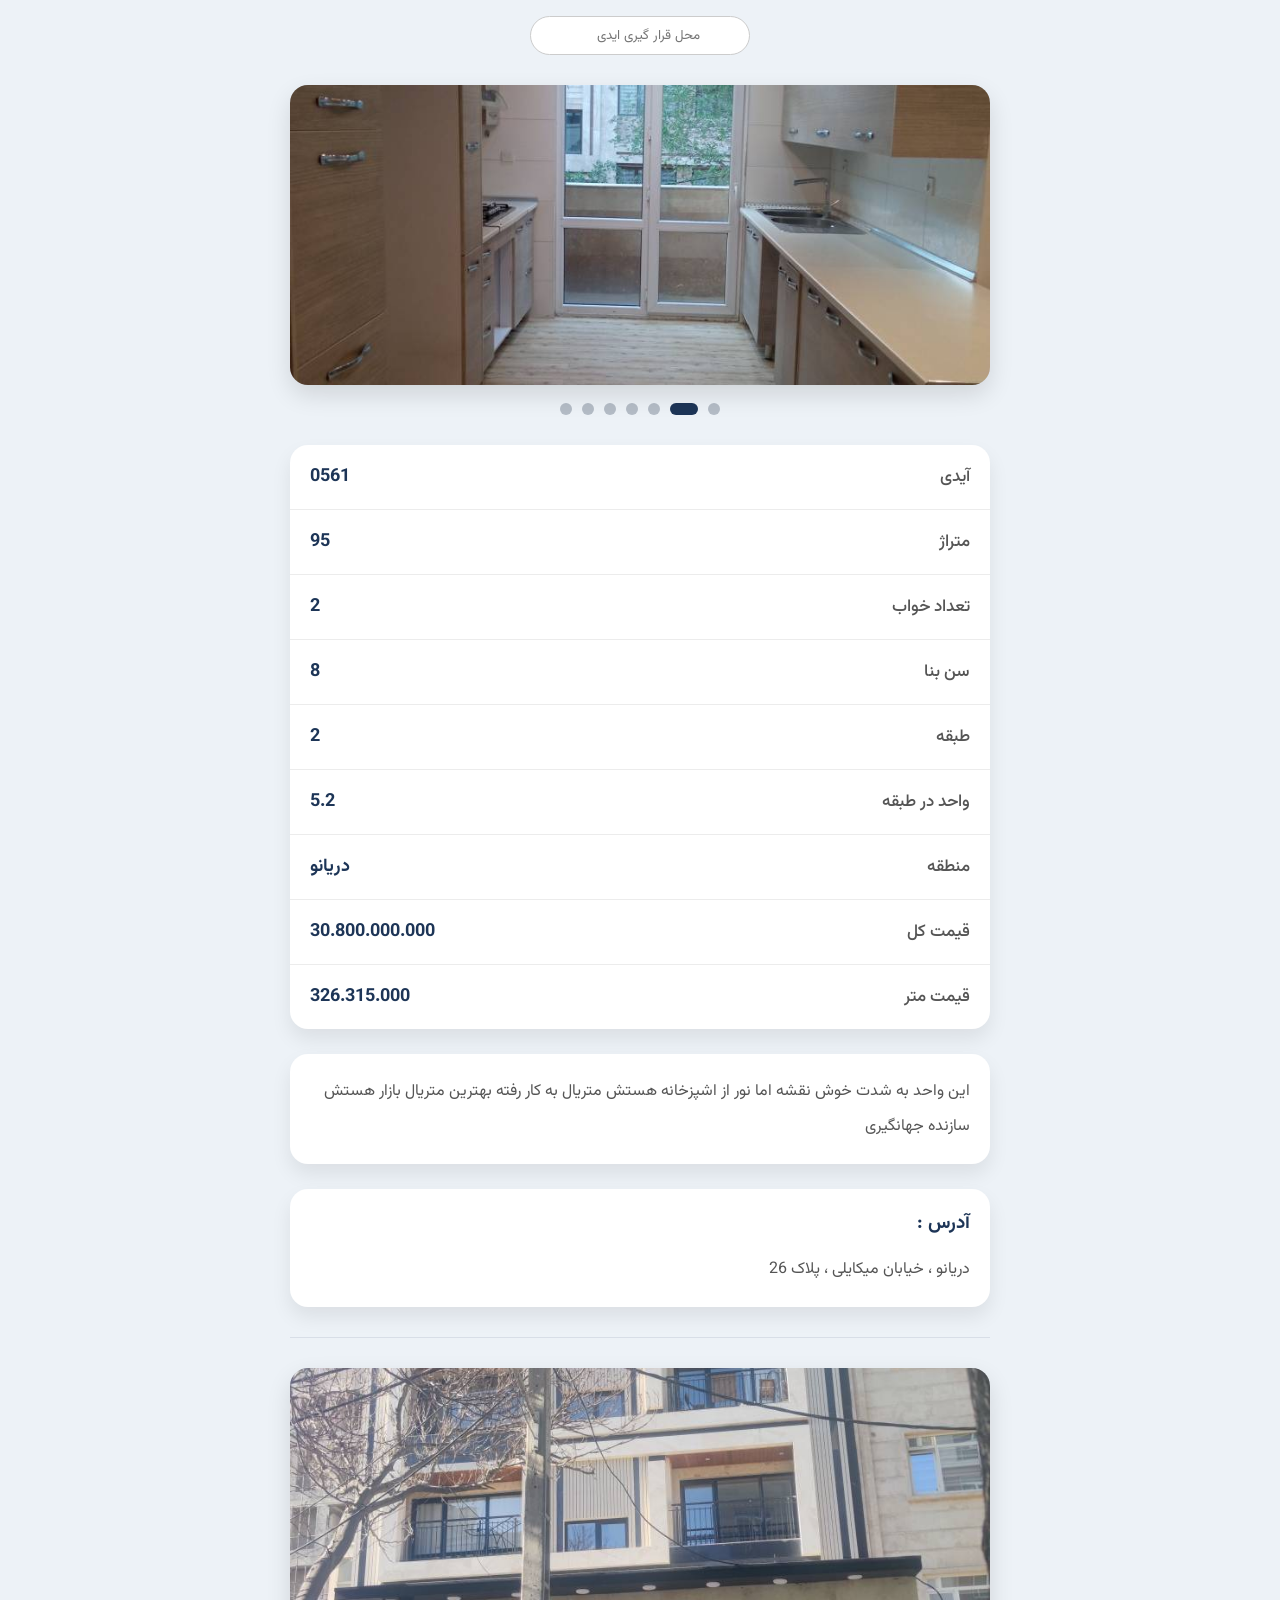
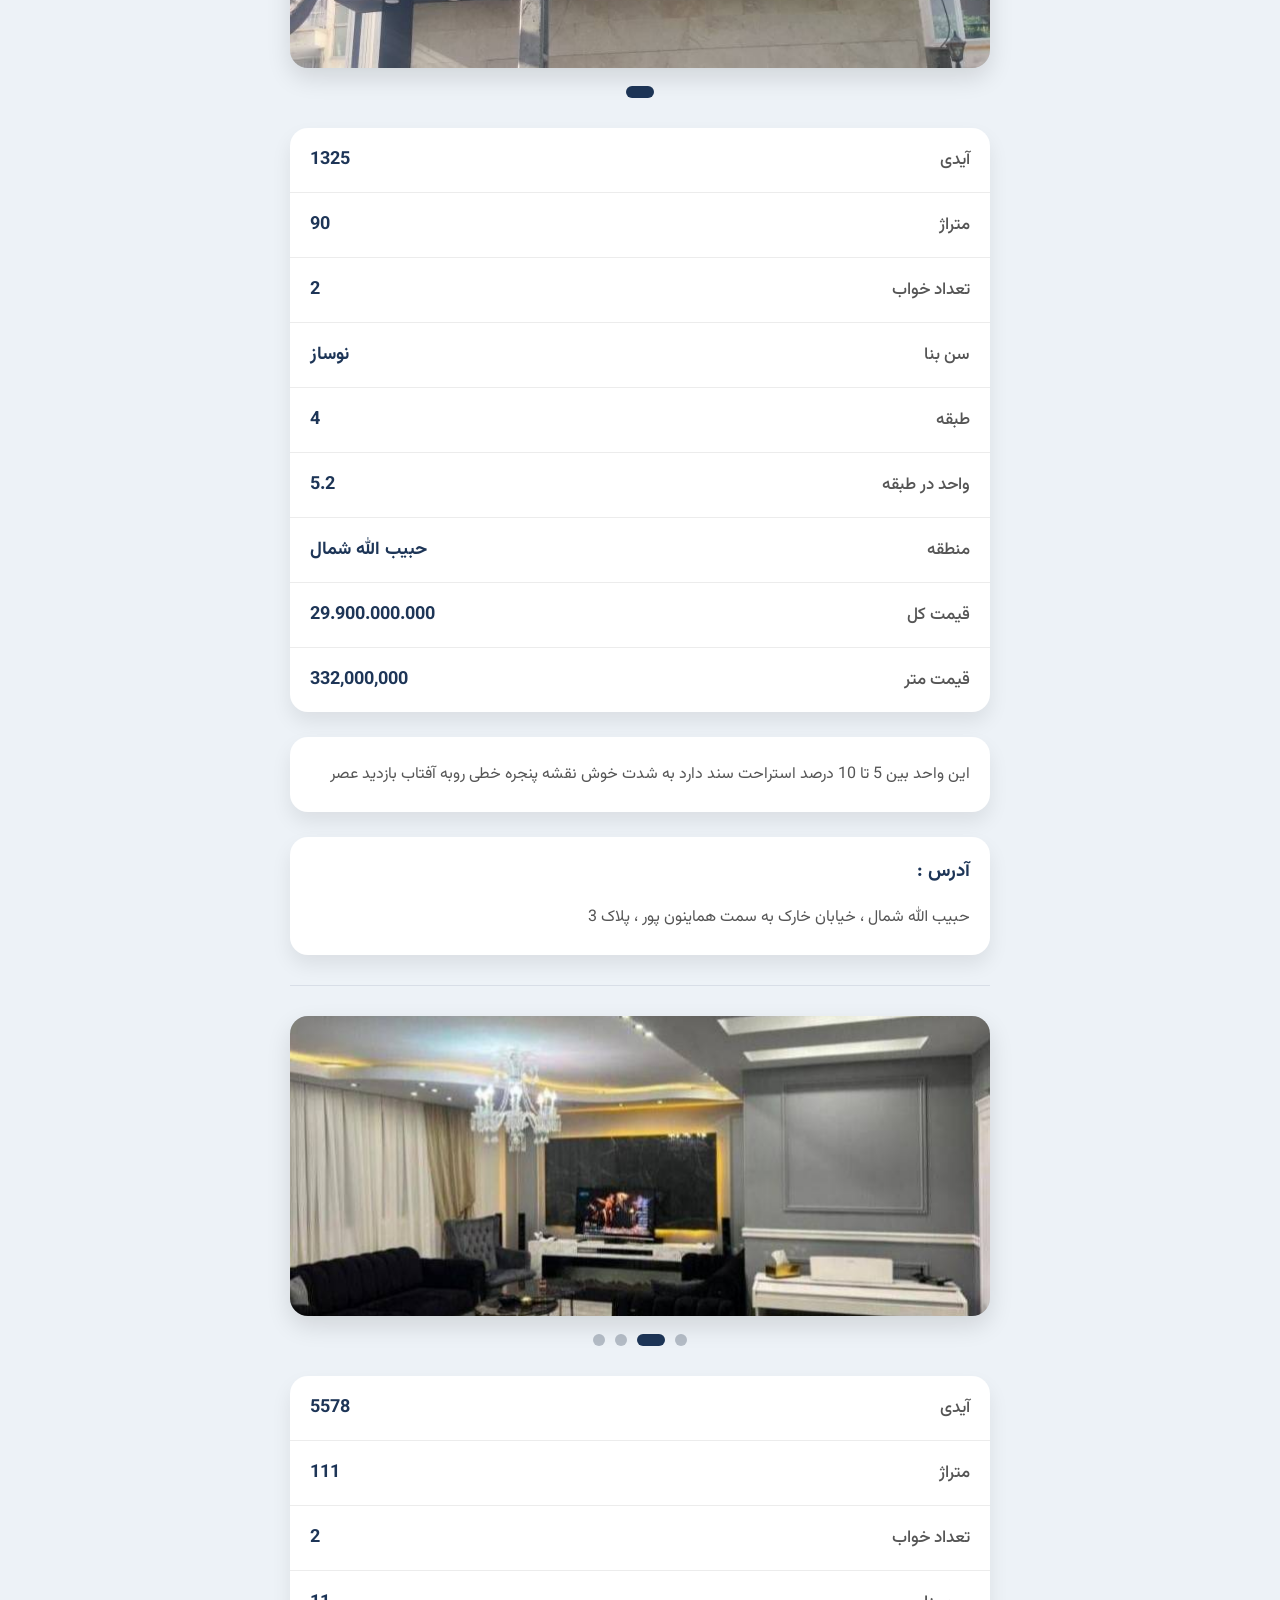
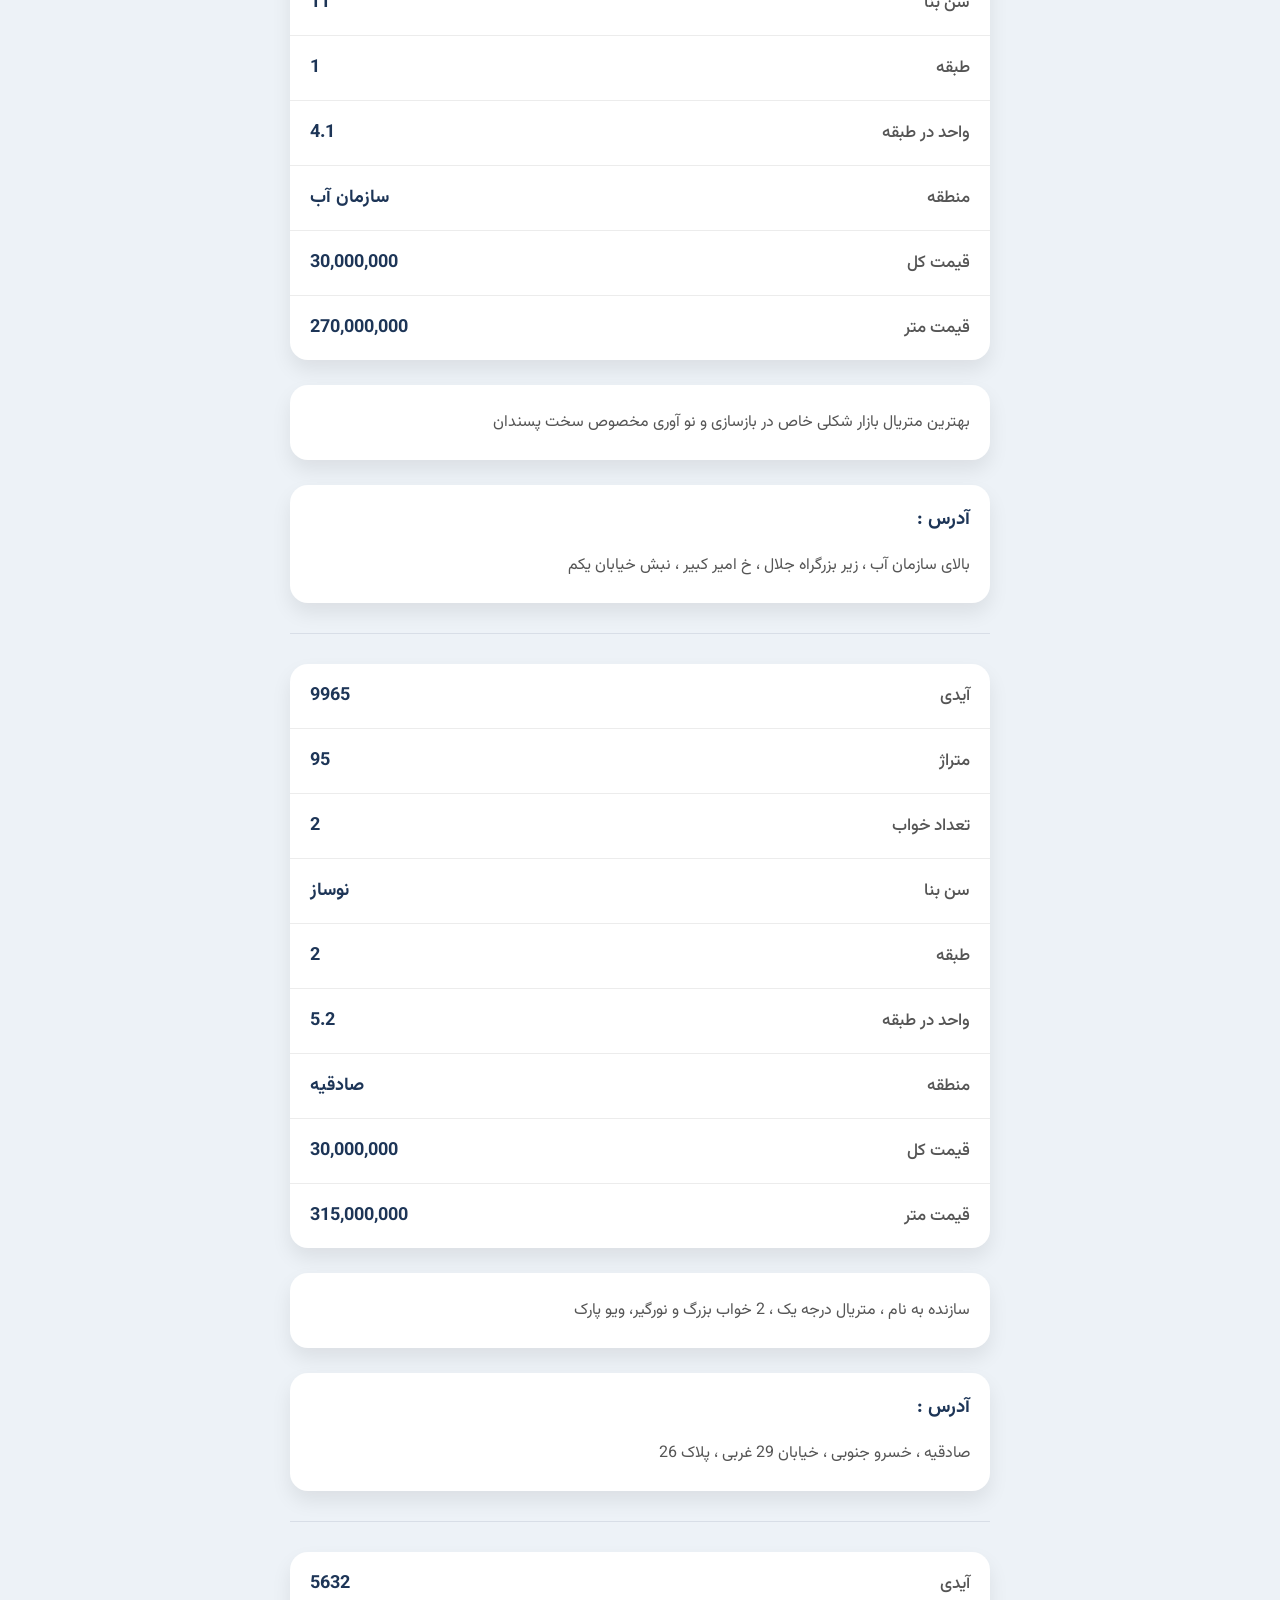
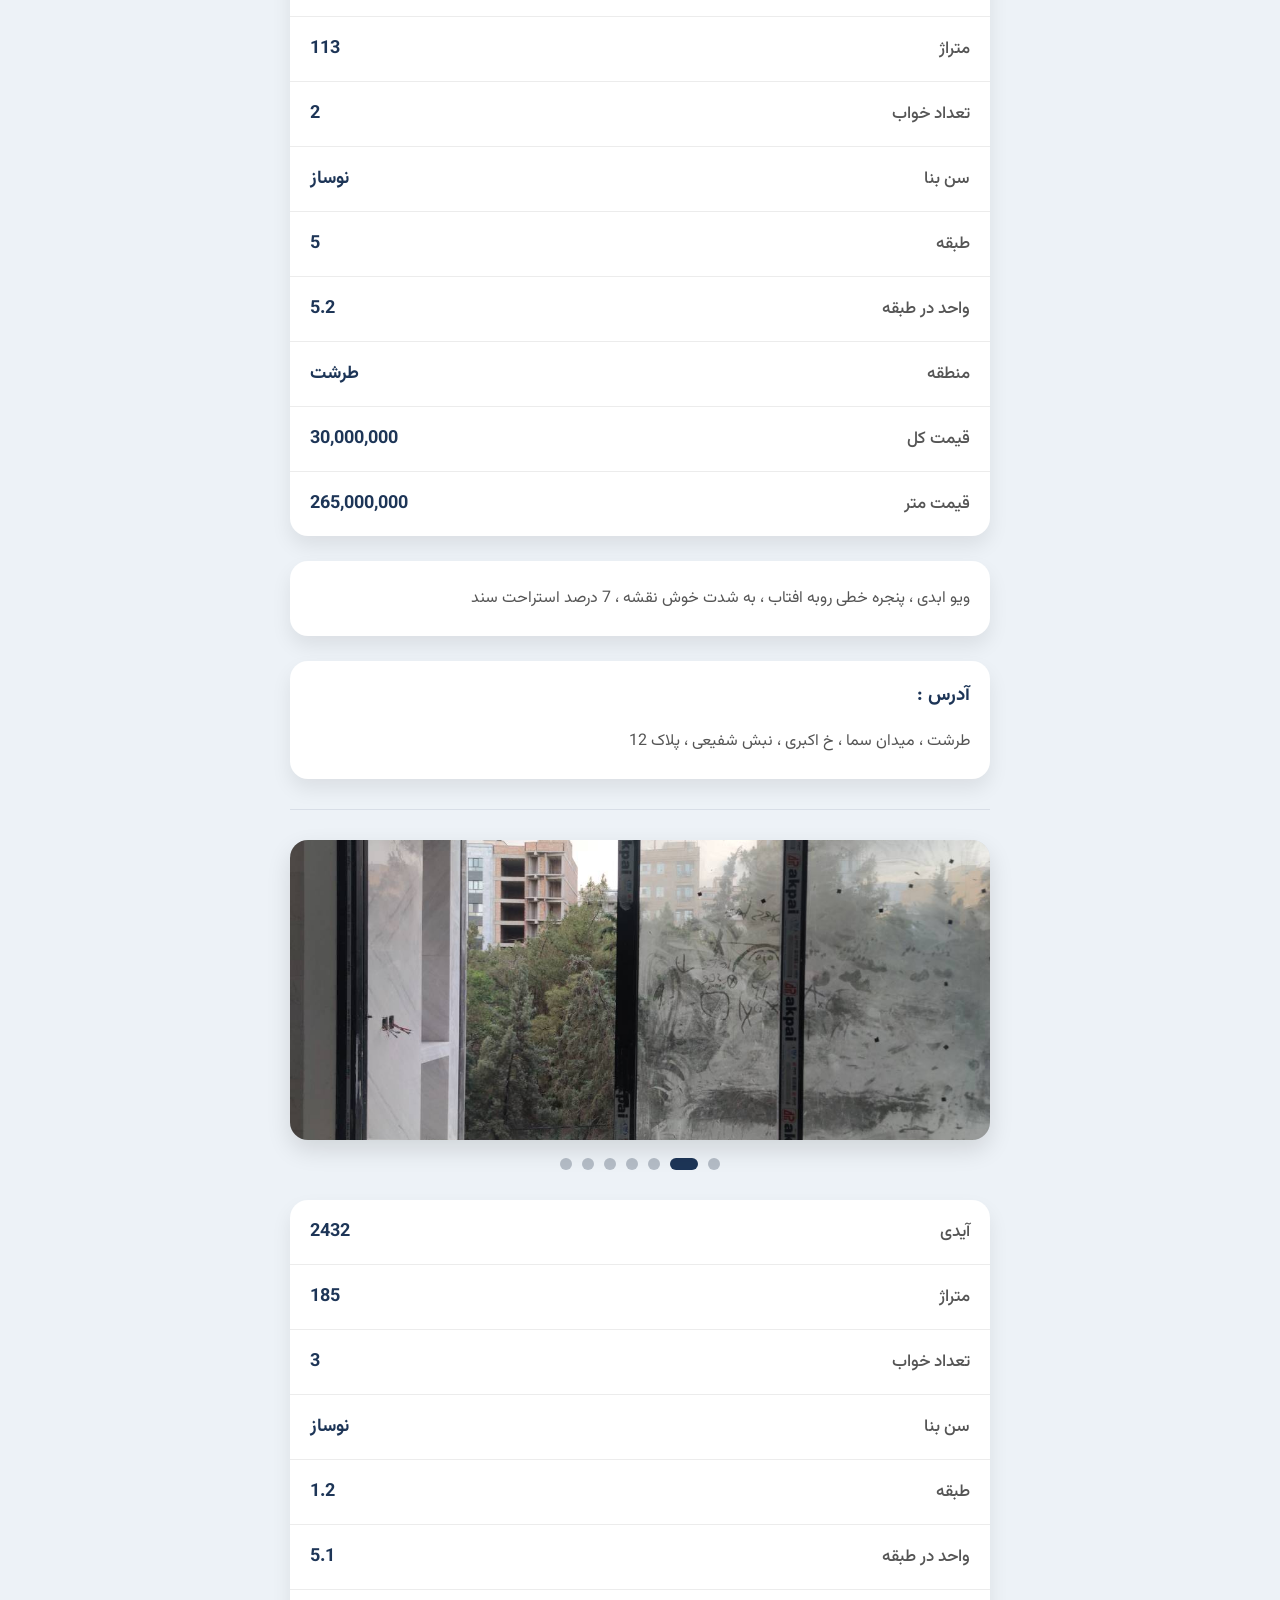
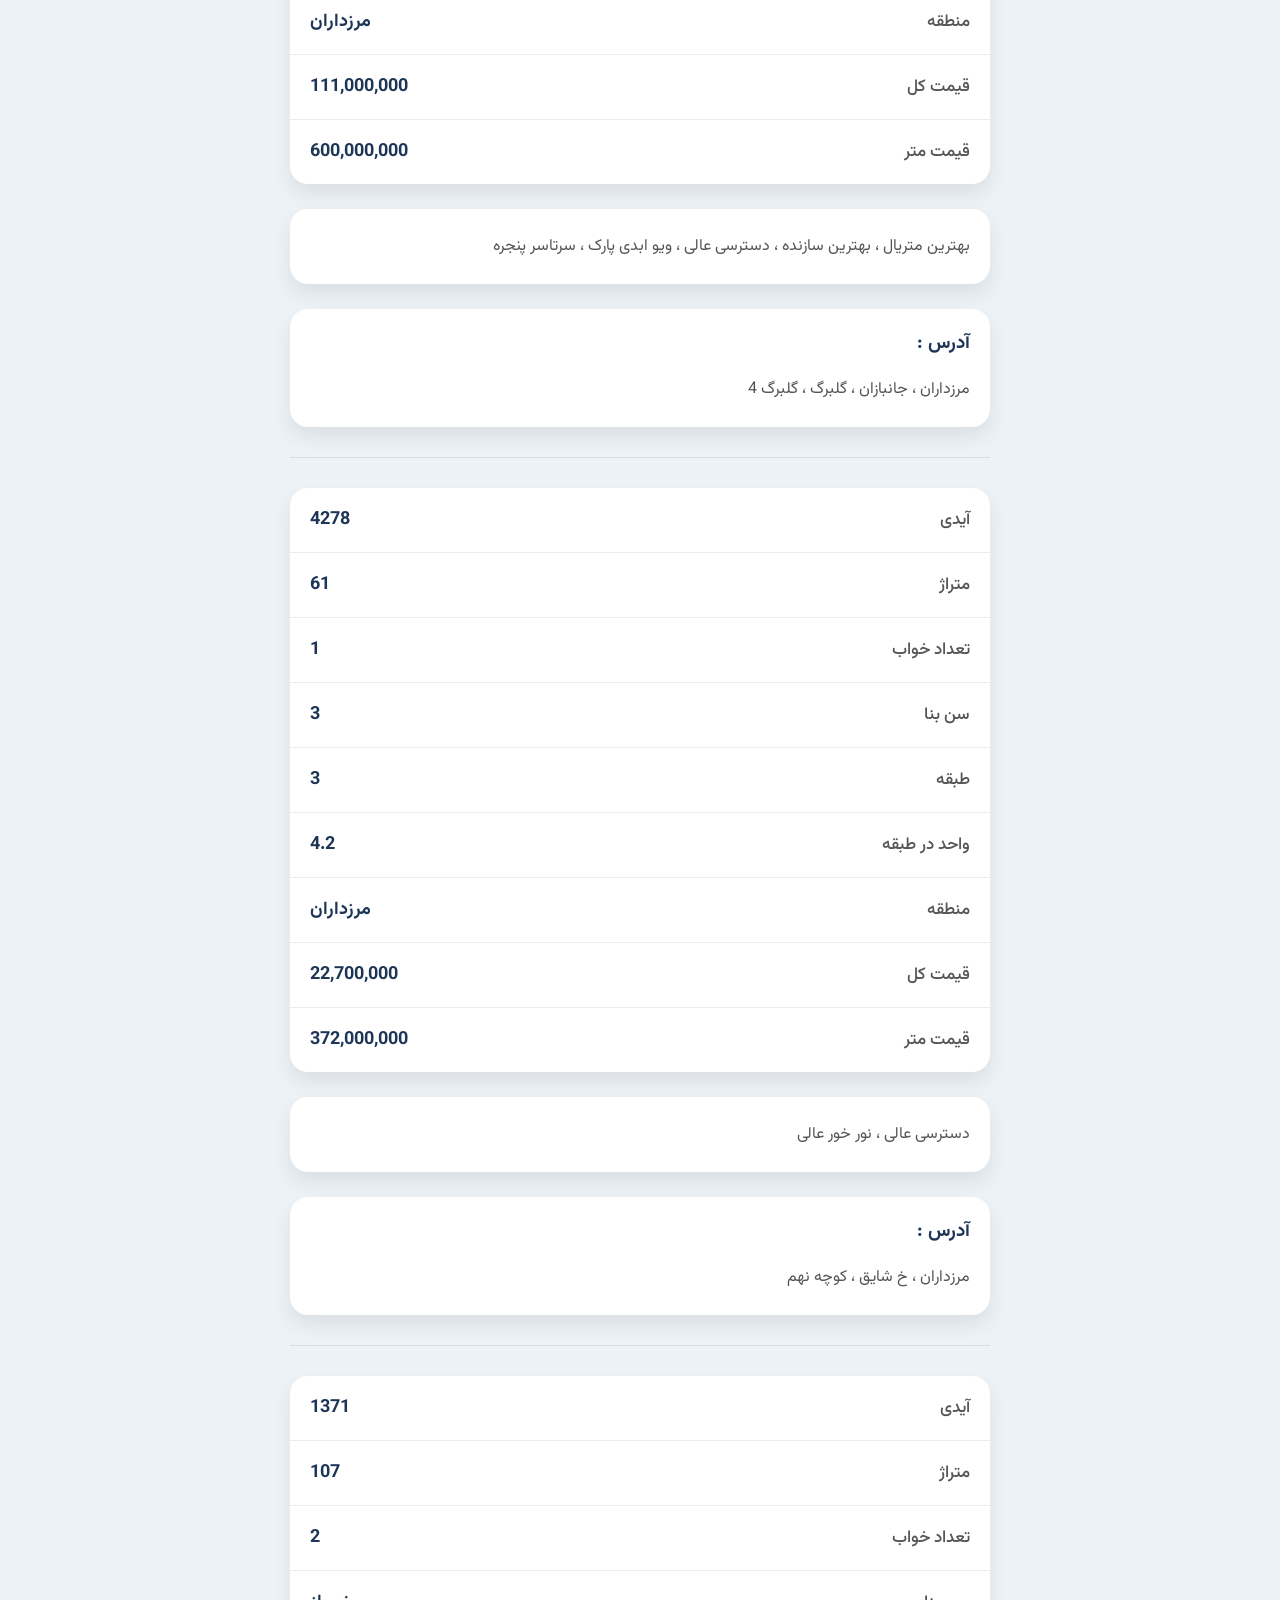
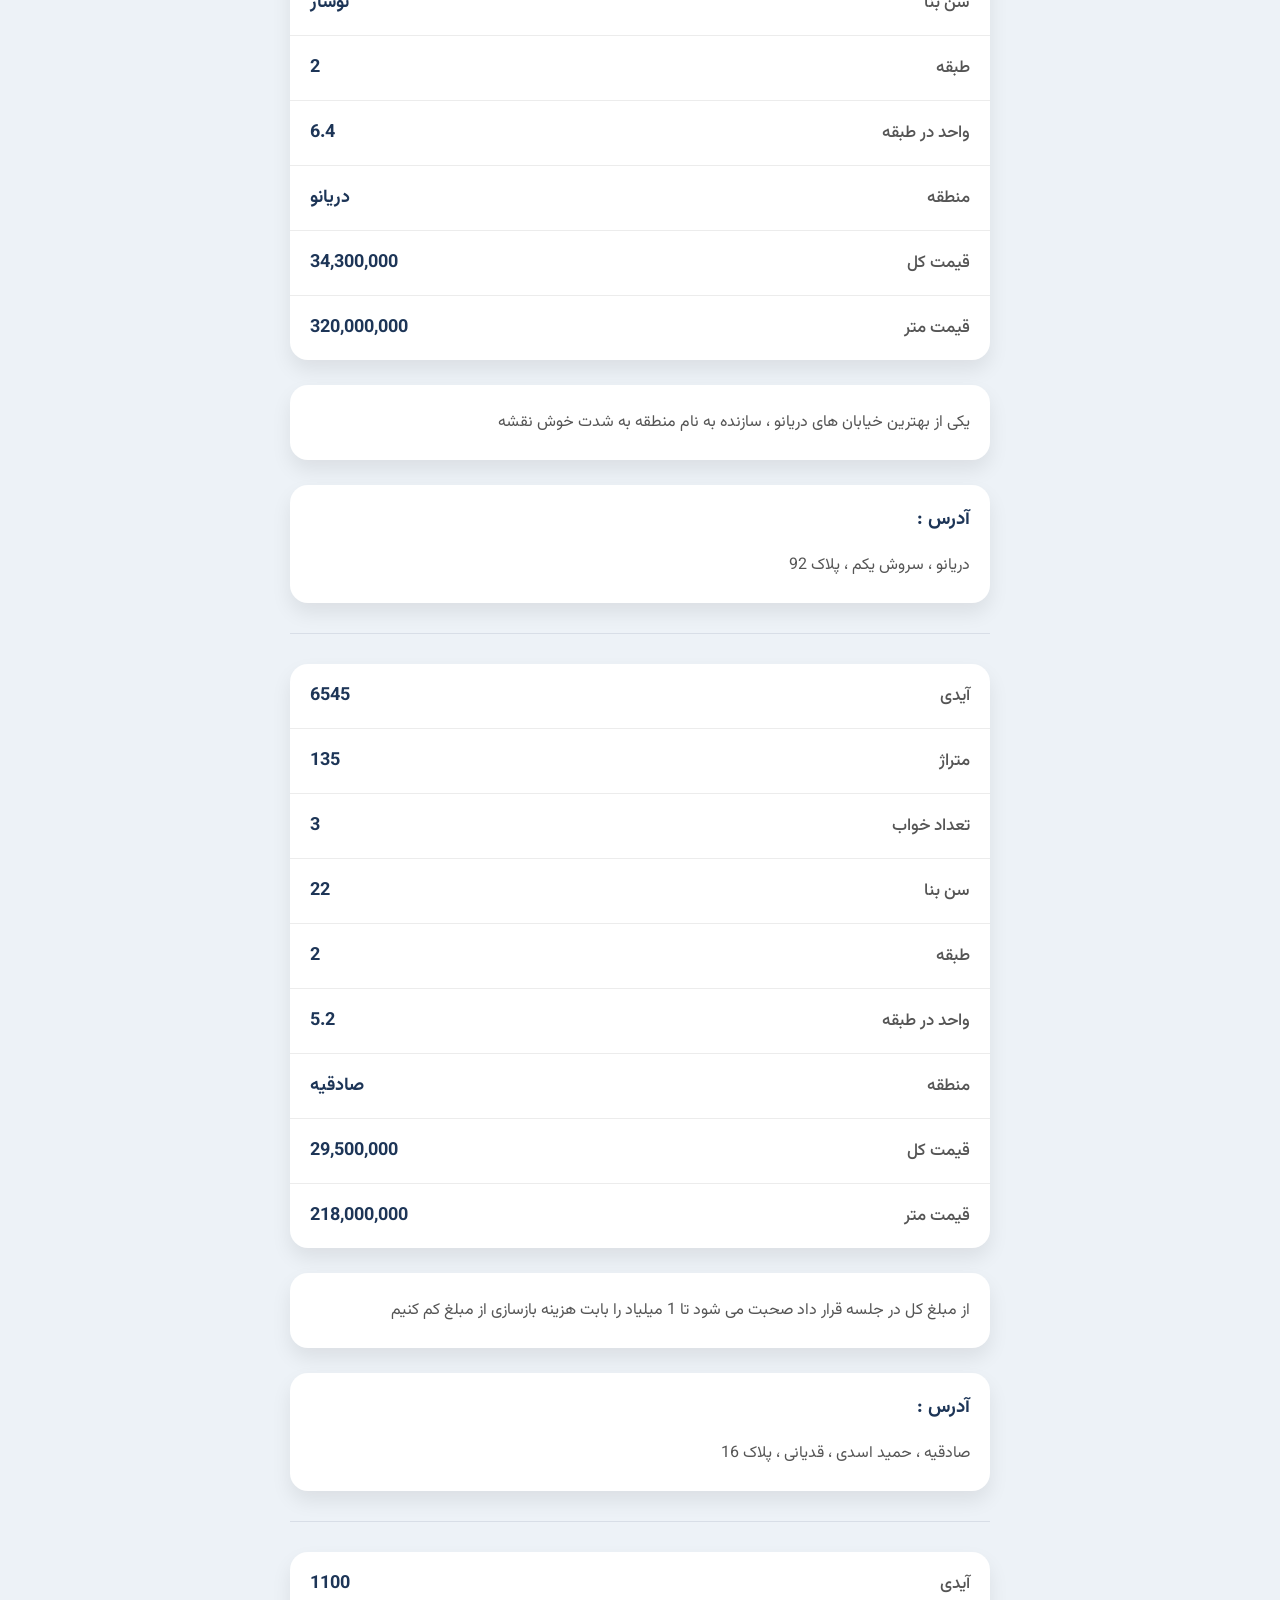
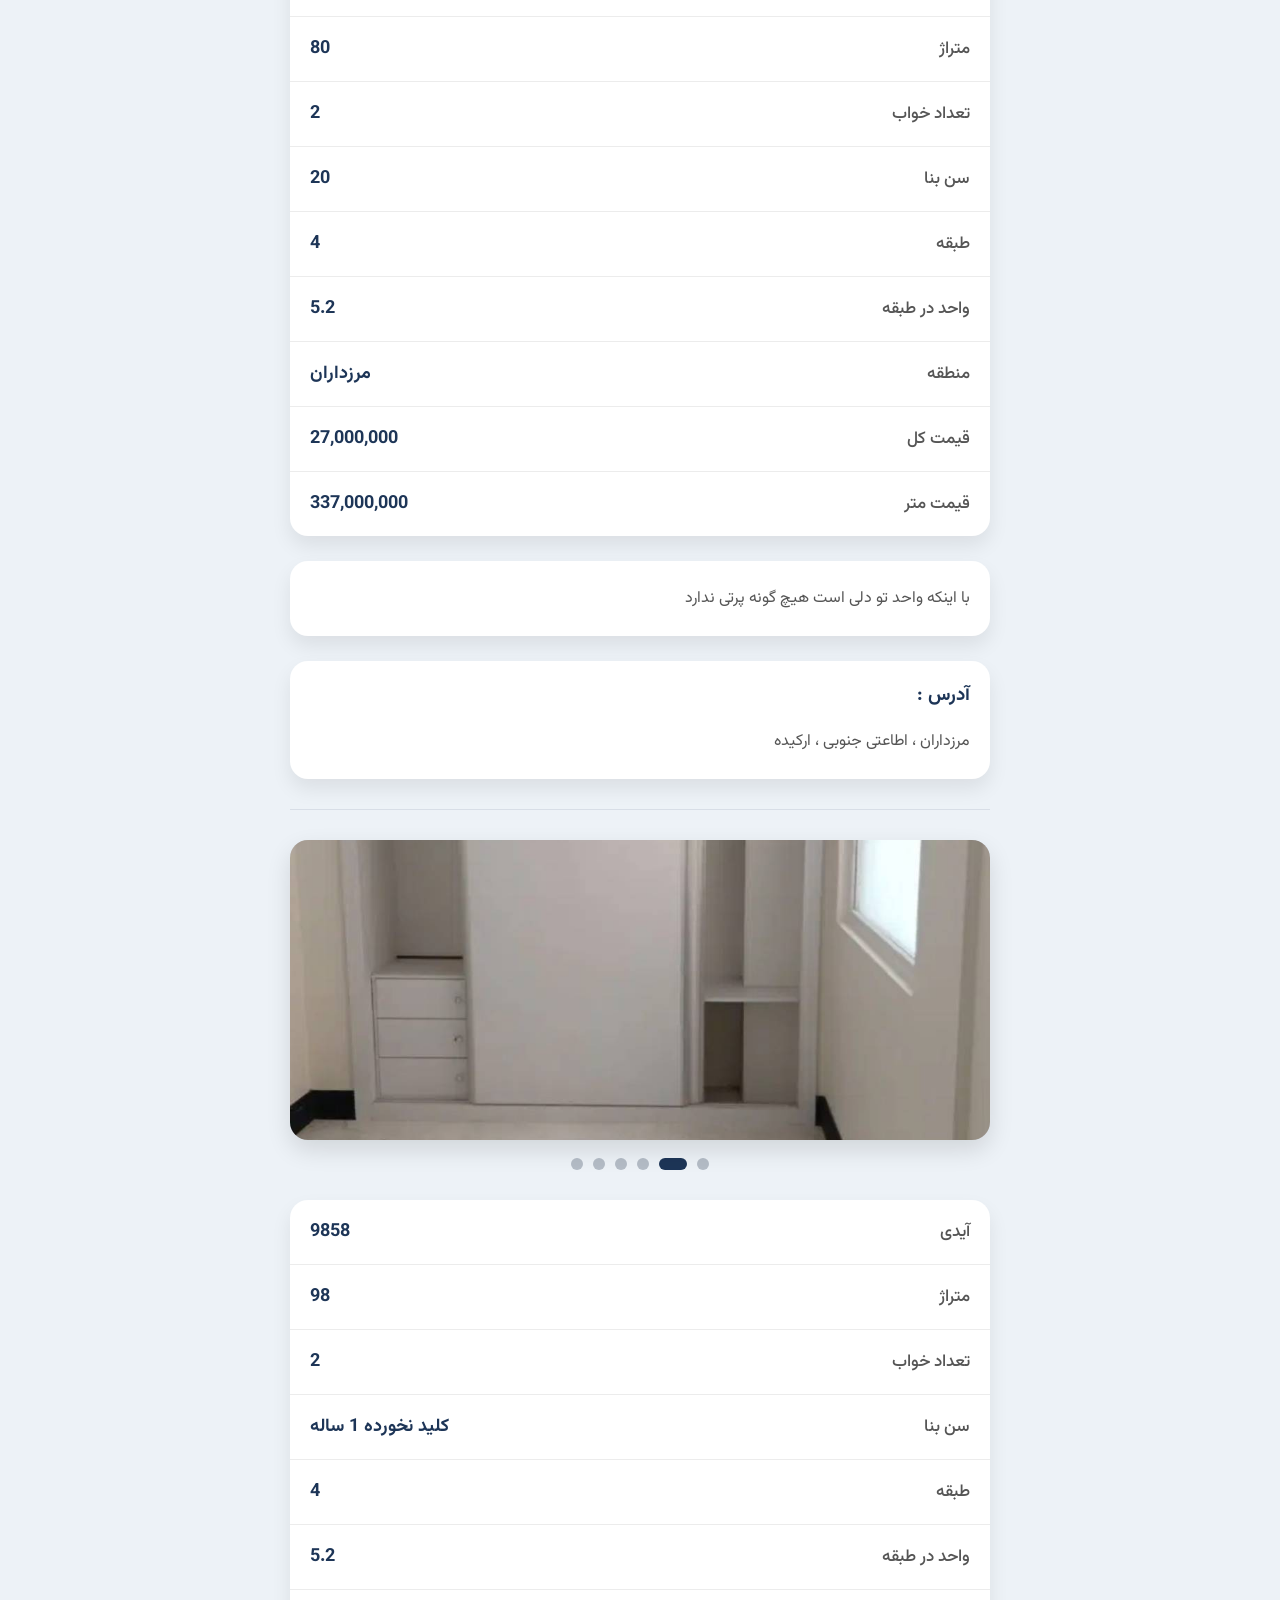
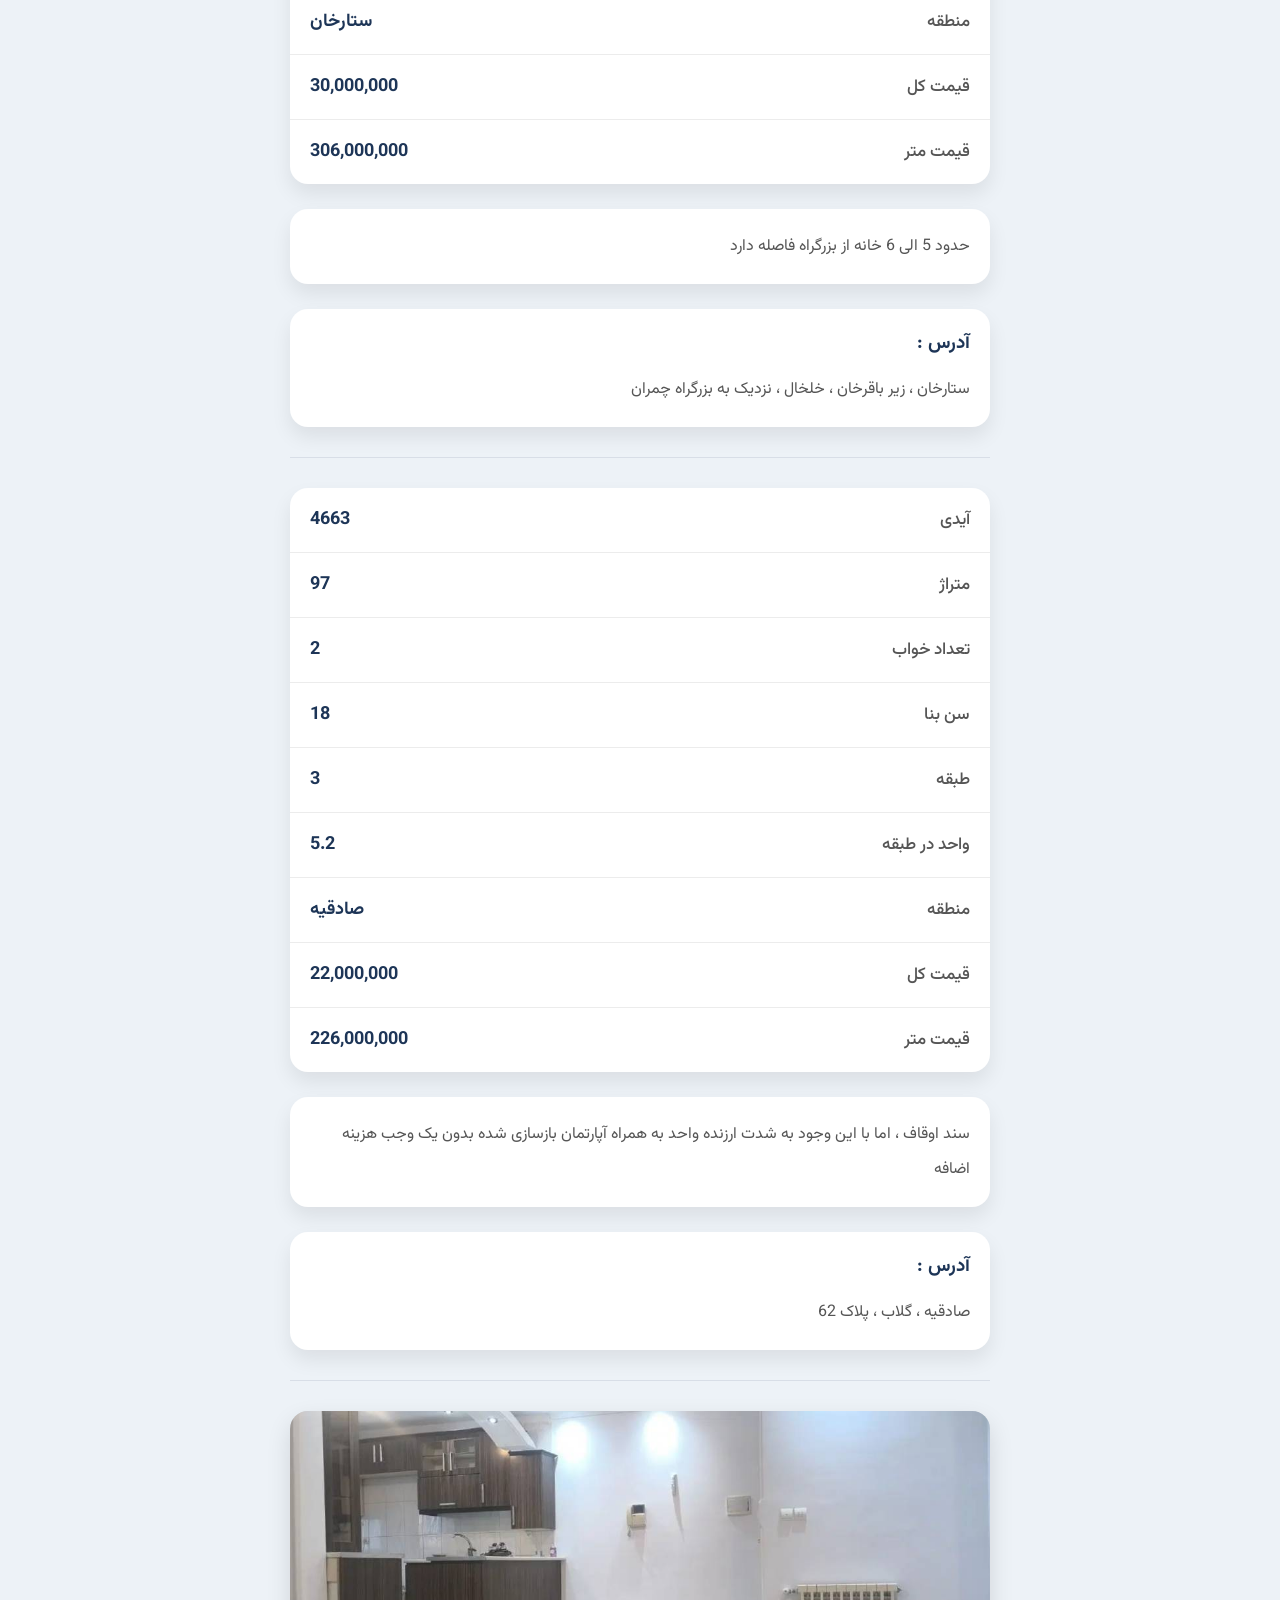
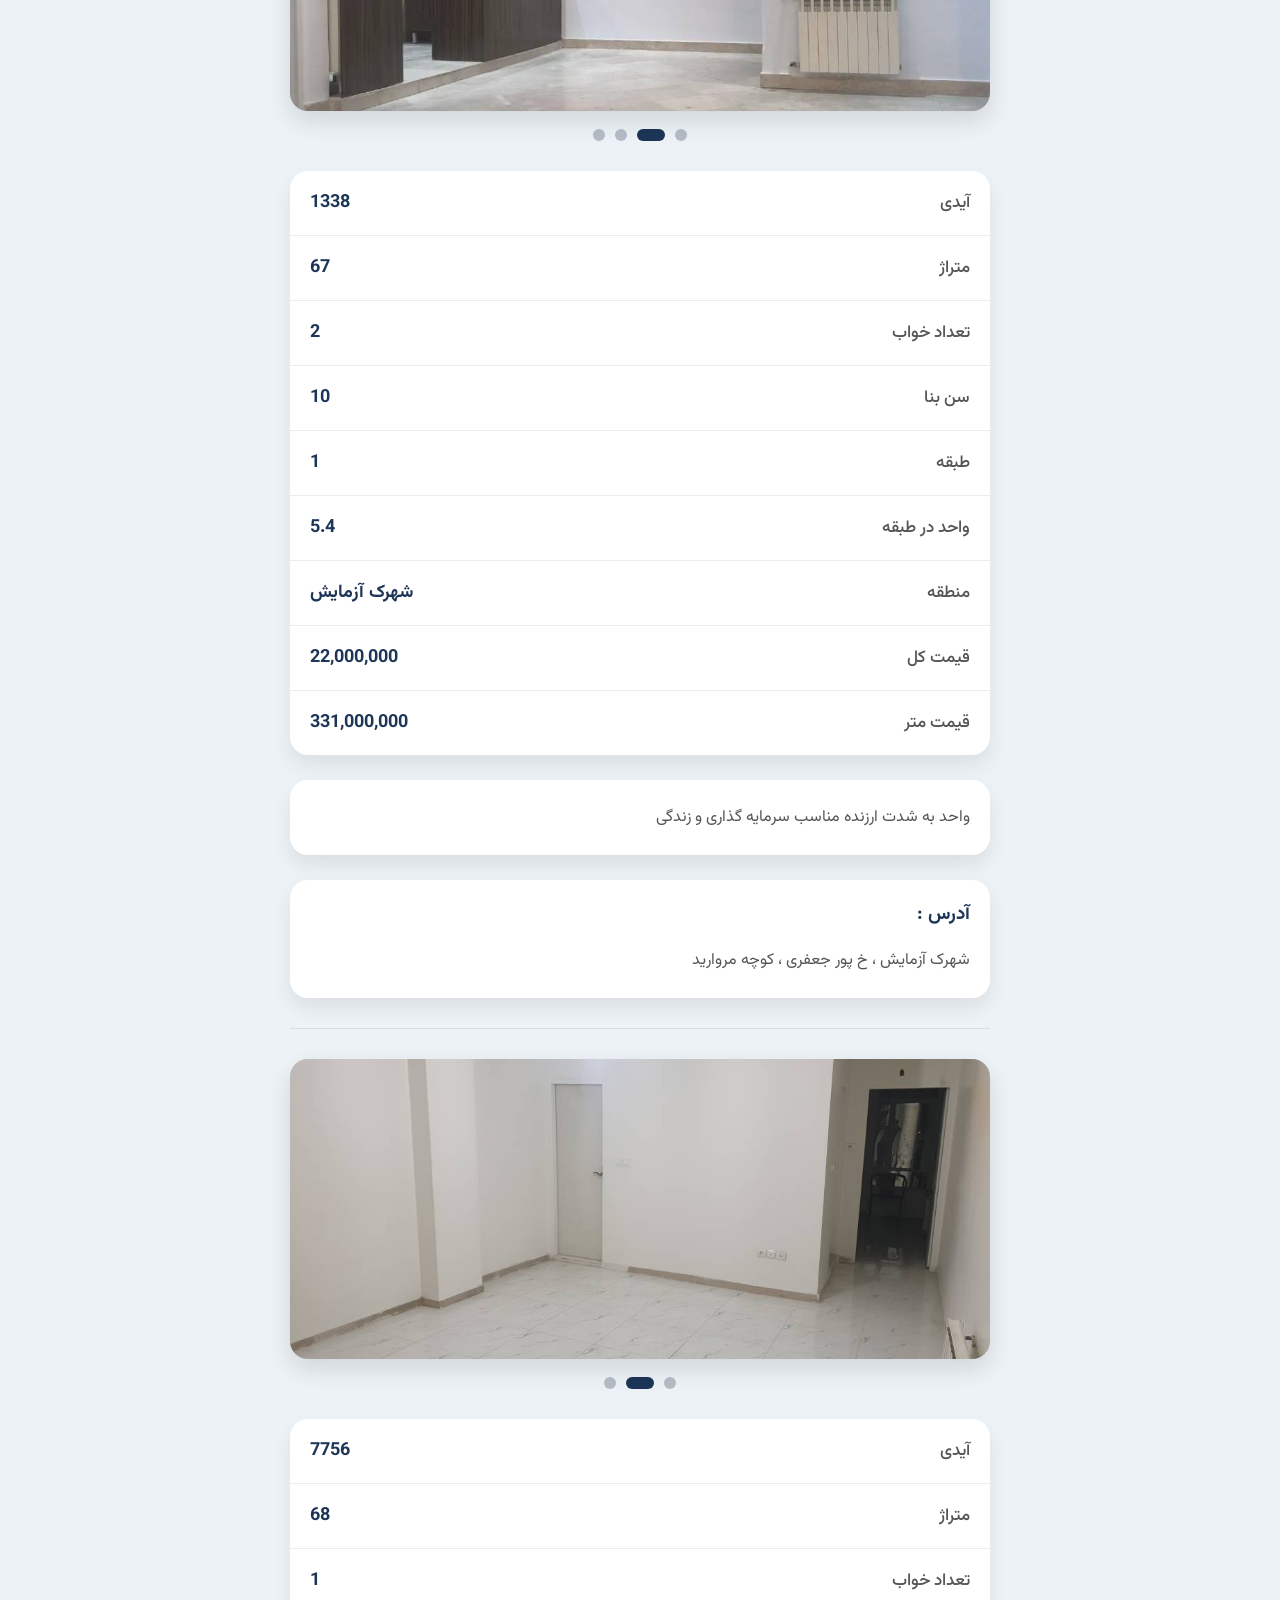
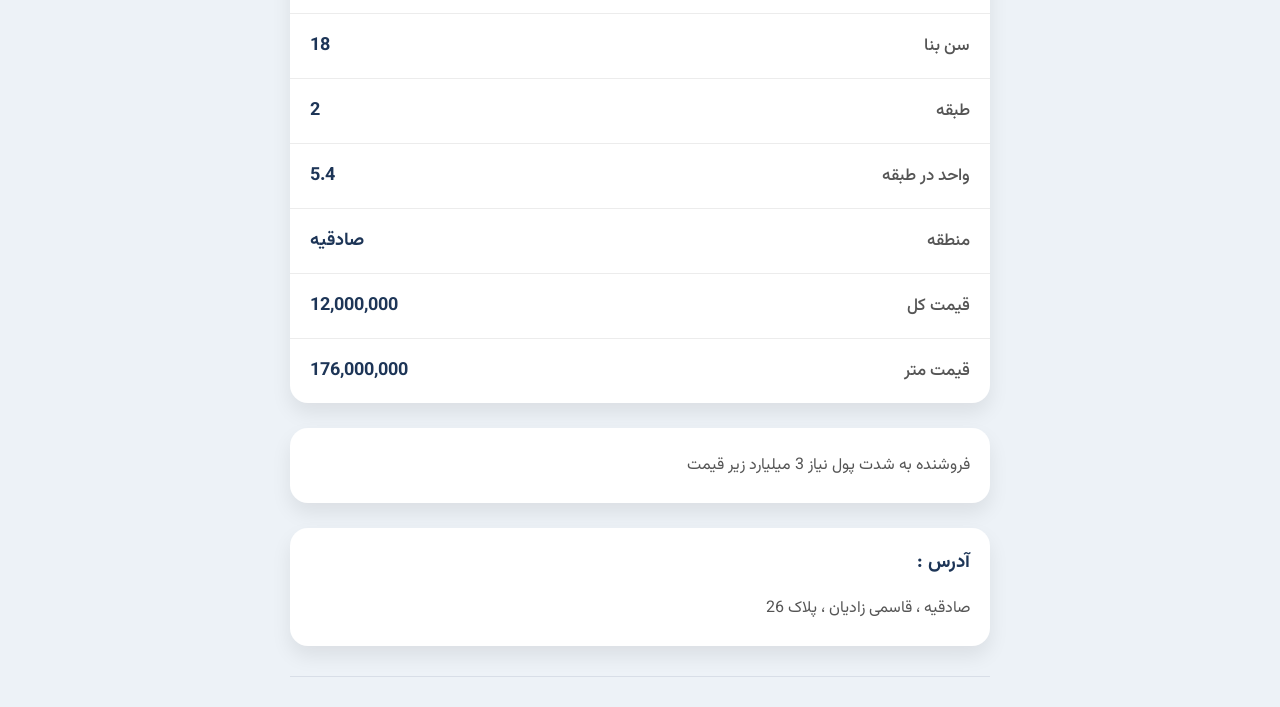
==== commit cb0bb358: "test 9117" ====
--- a/file/AllFile/index.html
+++ b/file/AllFile/index.html
@@ -27,15 +27,20 @@
 
       <section class="slider">
         <div class="slider-box">
-          <img src="../../img/" class="slide active" />
-
-          <img src="../../img/" class="slide" />
-
-          <img src="../../img/" class="slide" />
-
-          <img src="../../img/" class="slide" />
-
-          <img src="../../img/" class="slide" />
+          <img src="../../img/IMG_20260627_185139.jpg" class="slide active" />
+
+          <img src="../../img/IMG_20260627_185145.jpg" class="slide" />
+
+          <img src="../../img/IMG_20260627_185155.jpg" class="slide" />
+
+          <img src="../../img/IMG_20260627_185204.jpg" class="slide" />
+
+          <img src="../../img/IMG_20260627_185212.jpg" class="slide" />
+
+          <img src="../../img/IMG_20260627_185218.jpg" class="slide" />
+
+          <img src="../../img/IMG_20260627_185238.jpg" class="slide" />
+
         </div>
 
         <div class="dots">
@@ -46,6 +51,10 @@
           <span class="dot"></span>
 
           <span class="dot"></span>
+          
+          <span class="dot"></span>
+
+          <span class="dot"></span>
 
           <span class="dot"></span>
         </div>
@@ -57,14 +66,14 @@
         <div class="item">
           <h3>آیدی</h3>
 
-          <span>0000</span>
+          <span>0561</span>
         </div>
 
         <div class="line"></div>
         <div class="item">
           <h3>متراژ</h3>
 
-          <span>000</span>
+          <span>95</span>
         </div>
 
         <div class="line"></div>
@@ -72,7 +81,7 @@
         <div class="item">
           <h3>تعداد خواب</h3>
 
-          <span>0</span>
+          <span>2</span>
         </div>
 
         <div class="line"></div>
@@ -80,7 +89,7 @@
         <div class="item">
           <h3>سن بنا</h3>
 
-          <span>00</span>
+          <span>8</span>
         </div>
 
         <div class="line"></div>
@@ -88,36 +97,36 @@
         <div class="item">
           <h3>طبقه</h3>
 
-          <span>0</span>
-        </div>
-
-        <div class="line"></div>
-
-        <div class="item">
-          <h3>واحد</h3>
-
-          <span>0</span>
+          <span>2</span>
+        </div>
+
+        <div class="line"></div>
+
+        <div class="item">
+          <h3>واحد در طبقه</h3>
+
+          <span>5.2</span>
         </div>
         <div class="line"></div>
 
         <div class="item">
           <h3>منطقه</h3>
 
-          <span>000</span>
+          <span>دریانو</span>
         </div>
         <div class="line"></div>
 
         <div class="item">
           <h3>قیمت کل</h3>
 
-          <span>000,000,000</span>
+          <span>30.800.000.000</span>
         </div>
         <div class="line"></div>
 
         <div class="item">
           <h3>قیمت متر</h3>
 
-          <span>000,000,000</span>
+          <span>326.315.000</span>
         </div>
       </section>
 
@@ -125,9 +134,8 @@
 
       <section class="description">
         <p>
-          در این قسمت هر توضیحی که نیاز باشد نوشته می‌شود. امکان نوشتن چند خط
-          متن وجود دارد. امکانات، شرایط فروش و توضیحات کامل ملک در این قسمت
-          نمایش داده می‌شود.
+          این واحد به شدت خوش نقشه اما نور از اشپزخانه هستش متریال به کار رفته
+          بهترین متریال بازار هستش سازنده جهانگیری
         </p>
       </section>
 
@@ -136,7 +144,7 @@
       <section class="address">
         <h3>آدرس :</h3>
 
-        <p>xxxx</p>
+        <p>دریانو ، خیابان میکایلی ، پلاک 26</p>
       </section>
       <hr />
     </div>
@@ -146,27 +154,13 @@
 
       <section class="slider">
         <div class="slider-box">
-          <img src="../../img/" class="slide active" />
-
-          <img src="../../img/" class="slide" />
-
-          <img src="../../img/" class="slide" />
-
-          <img src="../../img/" class="slide" />
-
-          <img src="../../img/" class="slide" />
+          <img src="../../img/1783250494955.jpg" class="slide active" />
+
         </div>
 
         <div class="dots">
           <span class="dot active"></span>
 
-          <span class="dot"></span>
-
-          <span class="dot"></span>
-
-          <span class="dot"></span>
-
-          <span class="dot"></span>
         </div>
       </section>
 
@@ -176,14 +170,14 @@
         <div class="item">
           <h3>آیدی</h3>
 
-          <span>0000</span>
+          <span>1325</span>
         </div>
 
         <div class="line"></div>
         <div class="item">
           <h3>متراژ</h3>
 
-          <span>000</span>
+          <span>90</span>
         </div>
 
         <div class="line"></div>
@@ -191,7 +185,7 @@
         <div class="item">
           <h3>تعداد خواب</h3>
 
-          <span>0</span>
+          <span>2</span>
         </div>
 
         <div class="line"></div>
@@ -199,7 +193,7 @@
         <div class="item">
           <h3>سن بنا</h3>
 
-          <span>00</span>
+          <span>نوساز</span>
         </div>
 
         <div class="line"></div>
@@ -207,36 +201,36 @@
         <div class="item">
           <h3>طبقه</h3>
 
-          <span>0</span>
-        </div>
-
-        <div class="line"></div>
-
-        <div class="item">
-          <h3>واحد</h3>
-
-          <span>0</span>
+          <span>4</span>
+        </div>
+
+        <div class="line"></div>
+
+        <div class="item">
+          <h3>واحد در طبقه</h3>
+
+          <span>5.2</span>
         </div>
         <div class="line"></div>
 
         <div class="item">
           <h3>منطقه</h3>
 
-          <span>000</span>
+          <span>حبیب الله شمال</span>
         </div>
         <div class="line"></div>
 
         <div class="item">
           <h3>قیمت کل</h3>
 
-          <span>000,000,000</span>
+          <span>29.900.000.000</span>
         </div>
         <div class="line"></div>
 
         <div class="item">
           <h3>قیمت متر</h3>
 
-          <span>000,000,000</span>
+          <span>332,000,000</span>
         </div>
       </section>
 
@@ -244,9 +238,8 @@
 
       <section class="description">
         <p>
-          در این قسمت هر توضیحی که نیاز باشد نوشته می‌شود. امکان نوشتن چند خط
-          متن وجود دارد. امکانات، شرایط فروش و توضیحات کامل ملک در این قسمت
-          نمایش داده می‌شود.
+          این واحد بین 5 تا 10 درصد استراحت سند دارد به شدت خوش نقشه پنجره خطی
+          روبه آفتاب بازدید عصر
         </p>
       </section>
 
@@ -255,7 +248,7 @@
       <section class="address">
         <h3>آدرس :</h3>
 
-        <p>xxxx</p>
+        <p>حبیب الله شمال ، خیابان خارک به سمت هماینون پور ، پلاک 3</p>
       </section>
       <hr />
     </div>
@@ -265,15 +258,14 @@
 
       <section class="slider">
         <div class="slider-box">
-          <img src="../../img/" class="slide active" />
-
-          <img src="../../img/" class="slide" />
-
-          <img src="../../img/" class="slide" />
-
-          <img src="../../img/" class="slide" />
-
-          <img src="../../img/" class="slide" />
+          <img src="../../img/IMG_20260705_145309.jpg" class="slide active" />
+
+          <img src="../../img/IMG_20260705_145324.jpg" class="slide" />
+
+          <img src="../../img/IMG_20260705_145346.jpg" class="slide" />
+
+          <img src="../../img/Gemini_Generated_Image_qq1iy9qq1iy9qq1i.png" class="slide" />
+
         </div>
 
         <div class="dots">
@@ -285,7 +277,6 @@
 
           <span class="dot"></span>
 
-          <span class="dot"></span>
         </div>
       </section>
 
@@ -295,14 +286,14 @@
         <div class="item">
           <h3>آیدی</h3>
 
-          <span>0000</span>
+          <span>5578</span>
         </div>
 
         <div class="line"></div>
         <div class="item">
           <h3>متراژ</h3>
 
-          <span>000</span>
+          <span>111</span>
         </div>
 
         <div class="line"></div>
@@ -310,7 +301,7 @@
         <div class="item">
           <h3>تعداد خواب</h3>
 
-          <span>0</span>
+          <span>2</span>
         </div>
 
         <div class="line"></div>
@@ -318,7 +309,7 @@
         <div class="item">
           <h3>سن بنا</h3>
 
-          <span>00</span>
+          <span>11</span>
         </div>
 
         <div class="line"></div>
@@ -326,36 +317,36 @@
         <div class="item">
           <h3>طبقه</h3>
 
-          <span>0</span>
-        </div>
-
-        <div class="line"></div>
-
-        <div class="item">
-          <h3>واحد</h3>
-
-          <span>0</span>
+          <span>1</span>
+        </div>
+
+        <div class="line"></div>
+
+        <div class="item">
+          <h3>واحد در طبقه</h3>
+
+          <span>4.1</span>
         </div>
         <div class="line"></div>
 
         <div class="item">
           <h3>منطقه</h3>
 
-          <span>000</span>
+          <span>سازمان آب</span>
         </div>
         <div class="line"></div>
 
         <div class="item">
           <h3>قیمت کل</h3>
 
-          <span>000,000,000</span>
+          <span>30,000,000</span>
         </div>
         <div class="line"></div>
 
         <div class="item">
           <h3>قیمت متر</h3>
 
-          <span>000,000,000</span>
+          <span>270,000,000</span>
         </div>
       </section>
 
@@ -363,9 +354,7 @@
 
       <section class="description">
         <p>
-          در این قسمت هر توضیحی که نیاز باشد نوشته می‌شود. امکان نوشتن چند خط
-          متن وجود دارد. امکانات، شرایط فروش و توضیحات کامل ملک در این قسمت
-          نمایش داده می‌شود.
+          بهترین متریال بازار شکلی خاص در بازسازی و نو آوری مخصوص سخت پسندان
         </p>
       </section>
 
@@ -374,7 +363,7 @@
       <section class="address">
         <h3>آدرس :</h3>
 
-        <p>xxxx</p>
+        <p>بالای سازمان آب ، زیر بزرگراه جلال ، خ امیر کبیر ، نبش خیابان یکم</p>
       </section>
       <hr />
     </div>
@@ -382,17 +371,17 @@
     <div class="container">
       <!-- عکس ها -->
 
-      <section class="slider">
+      <!-- <section class="slider">
         <div class="slider-box">
-          <img src="../../img/" class="slide active" />
-
-          <img src="../../img/" class="slide" />
-
-          <img src="../../img/" class="slide" />
-
-          <img src="../../img/" class="slide" />
-
-          <img src="../../img/" class="slide" />
+          <img src="../../" class="slide active" />
+
+          <img src="../../" class="slide" />
+
+          <img src="../../" class="slide" />
+
+          <img src="../../" class="slide" />
+
+          <img src="../../" class="slide" />
         </div>
 
         <div class="dots">
@@ -406,7 +395,7 @@
 
           <span class="dot"></span>
         </div>
-      </section>
+      </section> -->
 
       <!-- اطلاعات -->
 
@@ -414,14 +403,14 @@
         <div class="item">
           <h3>آیدی</h3>
 
-          <span>0000</span>
+          <span>9965</span>
         </div>
 
         <div class="line"></div>
         <div class="item">
           <h3>متراژ</h3>
 
-          <span>000</span>
+          <span>95</span>
         </div>
 
         <div class="line"></div>
@@ -429,7 +418,7 @@
         <div class="item">
           <h3>تعداد خواب</h3>
 
-          <span>0</span>
+          <span>2</span>
         </div>
 
         <div class="line"></div>
@@ -437,7 +426,7 @@
         <div class="item">
           <h3>سن بنا</h3>
 
-          <span>00</span>
+          <span>نوساز</span>
         </div>
 
         <div class="line"></div>
@@ -445,47 +434,43 @@
         <div class="item">
           <h3>طبقه</h3>
 
-          <span>0</span>
-        </div>
-
-        <div class="line"></div>
-
-        <div class="item">
-          <h3>واحد</h3>
-
-          <span>0</span>
+          <span>2</span>
+        </div>
+
+        <div class="line"></div>
+
+        <div class="item">
+          <h3>واحد در طبقه</h3>
+
+          <span>5.2</span>
         </div>
         <div class="line"></div>
 
         <div class="item">
           <h3>منطقه</h3>
 
-          <span>000</span>
+          <span>صادقیه</span>
         </div>
         <div class="line"></div>
 
         <div class="item">
           <h3>قیمت کل</h3>
 
-          <span>000,000,000</span>
+          <span>30,000,000</span>
         </div>
         <div class="line"></div>
 
         <div class="item">
           <h3>قیمت متر</h3>
 
-          <span>000,000,000</span>
+          <span>315,000,000</span>
         </div>
       </section>
 
       <!-- توضیحات -->
 
       <section class="description">
-        <p>
-          در این قسمت هر توضیحی که نیاز باشد نوشته می‌شود. امکان نوشتن چند خط
-          متن وجود دارد. امکانات، شرایط فروش و توضیحات کامل ملک در این قسمت
-          نمایش داده می‌شود.
-        </p>
+        <p>سازنده به نام ، متریال درجه یک ، 2 خواب بزرگ و نورگیر، ویو پارک</p>
       </section>
 
       <!-- آدرس -->
@@ -493,7 +478,7 @@
       <section class="address">
         <h3>آدرس :</h3>
 
-        <p>xxxx</p>
+        <p>صادقیه ، خسرو جنوبی ، خیابان 29 غربی ، پلاک 26</p>
       </section>
       <hr />
     </div>
@@ -501,17 +486,17 @@
     <div class="container">
       <!-- عکس ها -->
 
-      <section class="slider">
+      <!-- <section class="slider">
         <div class="slider-box">
-          <img src="../../img/" class="slide active" />
-
-          <img src="../../img/" class="slide" />
-
-          <img src="../../img/" class="slide" />
-
-          <img src="../../img/" class="slide" />
-
-          <img src="../../img/" class="slide" />
+          <img src="../../" class="slide active" />
+
+          <img src="../../" class="slide" />
+
+          <img src="../../" class="slide" />
+
+          <img src="../../" class="slide" />
+
+          <img src="../../" class="slide" />
         </div>
 
         <div class="dots">
@@ -525,7 +510,7 @@
 
           <span class="dot"></span>
         </div>
-      </section>
+      </section> -->
 
       <!-- اطلاعات -->
 
@@ -533,14 +518,14 @@
         <div class="item">
           <h3>آیدی</h3>
 
-          <span>0000</span>
+          <span>5632</span>
         </div>
 
         <div class="line"></div>
         <div class="item">
           <h3>متراژ</h3>
 
-          <span>000</span>
+          <span>113</span>
         </div>
 
         <div class="line"></div>
@@ -548,7 +533,7 @@
         <div class="item">
           <h3>تعداد خواب</h3>
 
-          <span>0</span>
+          <span>2</span>
         </div>
 
         <div class="line"></div>
@@ -556,7 +541,7 @@
         <div class="item">
           <h3>سن بنا</h3>
 
-          <span>00</span>
+          <span>نوساز</span>
         </div>
 
         <div class="line"></div>
@@ -564,36 +549,36 @@
         <div class="item">
           <h3>طبقه</h3>
 
-          <span>0</span>
-        </div>
-
-        <div class="line"></div>
-
-        <div class="item">
-          <h3>واحد</h3>
-
-          <span>0</span>
+          <span>5</span>
+        </div>
+
+        <div class="line"></div>
+
+        <div class="item">
+          <h3>واحد در طبقه</h3>
+
+          <span>5.2</span>
         </div>
         <div class="line"></div>
 
         <div class="item">
           <h3>منطقه</h3>
 
-          <span>000</span>
+          <span>طرشت</span>
         </div>
         <div class="line"></div>
 
         <div class="item">
           <h3>قیمت کل</h3>
 
-          <span>000,000,000</span>
+          <span>30,000,000</span>
         </div>
         <div class="line"></div>
 
         <div class="item">
           <h3>قیمت متر</h3>
 
-          <span>000,000,000</span>
+          <span>265,000,000</span>
         </div>
       </section>
 
@@ -601,9 +586,7 @@
 
       <section class="description">
         <p>
-          در این قسمت هر توضیحی که نیاز باشد نوشته می‌شود. امکان نوشتن چند خط
-          متن وجود دارد. امکانات، شرایط فروش و توضیحات کامل ملک در این قسمت
-          نمایش داده می‌شود.
+          ویو ابدی ، پنجره خطی روبه افتاب ، به شدت خوش نقشه ، 7 درصد استراحت سند
         </p>
       </section>
 
@@ -612,7 +595,7 @@
       <section class="address">
         <h3>آدرس :</h3>
 
-        <p>xxxx</p>
+        <p>طرشت ، میدان سما ، خ اکبری ، نبش شفیعی ، پلاک 12</p>
       </section>
       <hr />
     </div>
@@ -622,15 +605,19 @@
 
       <section class="slider">
         <div class="slider-box">
-          <img src="../../img/" class="slide active" />
-
-          <img src="../../img/" class="slide" />
-
-          <img src="../../img/" class="slide" />
-
-          <img src="../../img/" class="slide" />
-
-          <img src="../../img/" class="slide" />
+          <img src="../../img/SAVE_20260615_101659.jpg" class="slide active" />
+
+          <img src="../../img/SAVE_20260615_101726.jpg" class="slide" />
+
+          <img src="../../img/SAVE_20260615_101742.jpg" class="slide" />
+
+          <img src="../../img/SAVE_20260615_101751.jpg" class="slide" />
+
+          <img src="../../img/SAVE_20260615_101802.jpg" class="slide" />
+
+          <img src="../../img/SAVE_20260615_101811.jpg" class="slide" />
+
+          <img src="../../img/SAVE_20260615_101824.jpg" class="slide" />
         </div>
 
         <div class="dots">
@@ -643,6 +630,10 @@
           <span class="dot"></span>
 
           <span class="dot"></span>
+
+          <span class="dot"></span>
+
+          <span class="dot"></span>
         </div>
       </section>
 
@@ -652,14 +643,14 @@
         <div class="item">
           <h3>آیدی</h3>
 
-          <span>0000</span>
+          <span>2432</span>
         </div>
 
         <div class="line"></div>
         <div class="item">
           <h3>متراژ</h3>
 
-          <span>000</span>
+          <span>185</span>
         </div>
 
         <div class="line"></div>
@@ -667,7 +658,7 @@
         <div class="item">
           <h3>تعداد خواب</h3>
 
-          <span>0</span>
+          <span>3</span>
         </div>
 
         <div class="line"></div>
@@ -675,7 +666,7 @@
         <div class="item">
           <h3>سن بنا</h3>
 
-          <span>00</span>
+          <span>نوساز</span>
         </div>
 
         <div class="line"></div>
@@ -683,36 +674,36 @@
         <div class="item">
           <h3>طبقه</h3>
 
-          <span>0</span>
-        </div>
-
-        <div class="line"></div>
-
-        <div class="item">
-          <h3>واحد</h3>
-
-          <span>0</span>
+          <span>1.2</span>
+        </div>
+
+        <div class="line"></div>
+
+        <div class="item">
+          <h3>واحد در طبقه</h3>
+
+          <span>5.1</span>
         </div>
         <div class="line"></div>
 
         <div class="item">
           <h3>منطقه</h3>
 
-          <span>000</span>
+          <span>مرزداران</span>
         </div>
         <div class="line"></div>
 
         <div class="item">
           <h3>قیمت کل</h3>
 
-          <span>000,000,000</span>
+          <span>111,000,000</span>
         </div>
         <div class="line"></div>
 
         <div class="item">
           <h3>قیمت متر</h3>
 
-          <span>000,000,000</span>
+          <span>600,000,000</span>
         </div>
       </section>
 
@@ -720,9 +711,8 @@
 
       <section class="description">
         <p>
-          در این قسمت هر توضیحی که نیاز باشد نوشته می‌شود. امکان نوشتن چند خط
-          متن وجود دارد. امکانات، شرایط فروش و توضیحات کامل ملک در این قسمت
-          نمایش داده می‌شود.
+          بهترین متریال ، بهترین سازنده ، دسترسی عالی ، ویو ابدی پارک ، سرتاسر
+          پنجره
         </p>
       </section>
 
@@ -731,7 +721,7 @@
       <section class="address">
         <h3>آدرس :</h3>
 
-        <p>xxxx</p>
+        <p>مرزداران ، جانبازان ، گلبرگ ، گلبرگ 4</p>
       </section>
       <hr />
     </div>
@@ -739,17 +729,17 @@
     <div class="container">
       <!-- عکس ها -->
 
-      <section class="slider">
+      <!-- <section class="slider">
         <div class="slider-box">
-          <img src="../../img/" class="slide active" />
-
-          <img src="../../img/" class="slide" />
-
-          <img src="../../img/" class="slide" />
-
-          <img src="../../img/" class="slide" />
-
-          <img src="../../img/" class="slide" />
+          <img src="../../" class="slide active" />
+
+          <img src="../../" class="slide" />
+
+          <img src="../../" class="slide" />
+
+          <img src="../../" class="slide" />
+
+          <img src="../../" class="slide" />
         </div>
 
         <div class="dots">
@@ -763,7 +753,7 @@
 
           <span class="dot"></span>
         </div>
-      </section>
+      </section> -->
 
       <!-- اطلاعات -->
 
@@ -771,14 +761,14 @@
         <div class="item">
           <h3>آیدی</h3>
 
-          <span>0000</span>
+          <span>4278</span>
         </div>
 
         <div class="line"></div>
         <div class="item">
           <h3>متراژ</h3>
 
-          <span>000</span>
+          <span>61</span>
         </div>
 
         <div class="line"></div>
@@ -786,7 +776,7 @@
         <div class="item">
           <h3>تعداد خواب</h3>
 
-          <span>0</span>
+          <span>1</span>
         </div>
 
         <div class="line"></div>
@@ -794,7 +784,7 @@
         <div class="item">
           <h3>سن بنا</h3>
 
-          <span>00</span>
+          <span>3</span>
         </div>
 
         <div class="line"></div>
@@ -802,36 +792,152 @@
         <div class="item">
           <h3>طبقه</h3>
 
-          <span>0</span>
-        </div>
-
-        <div class="line"></div>
-
-        <div class="item">
-          <h3>واحد</h3>
-
-          <span>0</span>
+          <span>3</span>
+        </div>
+
+        <div class="line"></div>
+
+        <div class="item">
+          <h3>واحد در طبقه</h3>
+
+          <span>4.2</span>
         </div>
         <div class="line"></div>
 
         <div class="item">
           <h3>منطقه</h3>
 
-          <span>000</span>
+          <span>مرزداران</span>
         </div>
         <div class="line"></div>
 
         <div class="item">
           <h3>قیمت کل</h3>
 
-          <span>000,000,000</span>
+          <span>22,700,000</span>
         </div>
         <div class="line"></div>
 
         <div class="item">
           <h3>قیمت متر</h3>
 
-          <span>000,000,000</span>
+          <span>372,000,000</span>
+        </div>
+      </section>
+
+      <!-- توضیحات -->
+
+      <section class="description">
+        <p>دسترسی عالی ، نور خور عالی</p>
+      </section>
+
+      <!-- آدرس -->
+
+      <section class="address">
+        <h3>آدرس :</h3>
+
+        <p>مرزداران ، خ شایق ، کوچه نهم</p>
+      </section>
+      <hr />
+    </div>
+
+    <!-- --------------------------------------------------------------------- -->
+    <div class="container">
+      <!-- عکس ها -->
+
+      <!-- <section class="slider">
+        <div class="slider-box">
+          <img src="../../" class="slide active" />
+
+          <img src="../../" class="slide" />
+
+          <img src="../../" class="slide" />
+
+          <img src="../../" class="slide" />
+
+          <img src="../../" class="slide" />
+        </div>
+
+        <div class="dots">
+          <span class="dot active"></span>
+
+          <span class="dot"></span>
+
+          <span class="dot"></span>
+
+          <span class="dot"></span>
+
+          <span class="dot"></span>
+        </div>
+      </section> -->
+
+      <!-- اطلاعات -->
+
+      <section class="info">
+        <div class="item">
+          <h3>آیدی</h3>
+
+          <span>1371</span>
+        </div>
+
+        <div class="line"></div>
+        <div class="item">
+          <h3>متراژ</h3>
+
+          <span>107</span>
+        </div>
+
+        <div class="line"></div>
+
+        <div class="item">
+          <h3>تعداد خواب</h3>
+
+          <span>2</span>
+        </div>
+
+        <div class="line"></div>
+
+        <div class="item">
+          <h3>سن بنا</h3>
+
+          <span>نوساز</span>
+        </div>
+
+        <div class="line"></div>
+
+        <div class="item">
+          <h3>طبقه</h3>
+
+          <span>2</span>
+        </div>
+
+        <div class="line"></div>
+
+        <div class="item">
+          <h3>واحد در طبقه</h3>
+
+          <span>6.4</span>
+        </div>
+        <div class="line"></div>
+
+        <div class="item">
+          <h3>منطقه</h3>
+
+          <span>دریانو</span>
+        </div>
+        <div class="line"></div>
+
+        <div class="item">
+          <h3>قیمت کل</h3>
+
+          <span>34,300,000</span>
+        </div>
+        <div class="line"></div>
+
+        <div class="item">
+          <h3>قیمت متر</h3>
+
+          <span>320,000,000</span>
         </div>
       </section>
 
@@ -839,9 +945,7 @@
 
       <section class="description">
         <p>
-          در این قسمت هر توضیحی که نیاز باشد نوشته می‌شود. امکان نوشتن چند خط
-          متن وجود دارد. امکانات، شرایط فروش و توضیحات کامل ملک در این قسمت
-          نمایش داده می‌شود.
+          یکی از بهترین خیابان های دریانو ، سازنده به نام منطقه به شدت خوش نقشه
         </p>
       </section>
 
@@ -850,7 +954,7 @@
       <section class="address">
         <h3>آدرس :</h3>
 
-        <p>xxxx</p>
+        <p>دریانو ، سروش یکم ، پلاک 92</p>
       </section>
       <hr />
     </div>
@@ -858,17 +962,252 @@
     <div class="container">
       <!-- عکس ها -->
 
+      <!-- <section class="slider">
+        <div class="slider-box">
+          <img src="../../" class="slide active" />
+
+          <img src="../../" class="slide" />
+
+          <img src="../../" class="slide" />
+
+          <img src="../../" class="slide" />
+
+          <img src="../../" class="slide" />
+        </div>
+
+        <div class="dots">
+          <span class="dot active"></span>
+
+          <span class="dot"></span>
+
+          <span class="dot"></span>
+
+          <span class="dot"></span>
+
+          <span class="dot"></span>
+        </div>
+      </section> -->
+
+      <!-- اطلاعات -->
+
+      <section class="info">
+        <div class="item">
+          <h3>آیدی</h3>
+
+          <span>6545</span>
+        </div>
+
+        <div class="line"></div>
+        <div class="item">
+          <h3>متراژ</h3>
+
+          <span>135</span>
+        </div>
+
+        <div class="line"></div>
+
+        <div class="item">
+          <h3>تعداد خواب</h3>
+
+          <span>3</span>
+        </div>
+
+        <div class="line"></div>
+
+        <div class="item">
+          <h3>سن بنا</h3>
+
+          <span>22</span>
+        </div>
+
+        <div class="line"></div>
+
+        <div class="item">
+          <h3>طبقه</h3>
+
+          <span>2</span>
+        </div>
+
+        <div class="line"></div>
+
+        <div class="item">
+          <h3>واحد در طبقه</h3>
+
+          <span>5.2</span>
+        </div>
+        <div class="line"></div>
+
+        <div class="item">
+          <h3>منطقه</h3>
+
+          <span>صادقیه</span>
+        </div>
+        <div class="line"></div>
+
+        <div class="item">
+          <h3>قیمت کل</h3>
+
+          <span>29,500,000</span>
+        </div>
+        <div class="line"></div>
+
+        <div class="item">
+          <h3>قیمت متر</h3>
+
+          <span>218,000,000</span>
+        </div>
+      </section>
+
+      <!-- توضیحات -->
+
+      <section class="description">
+        <p>
+          از مبلغ کل در جلسه قرار داد صحبت می شود تا 1 میلیاد را بابت هزینه
+          بازسازی از مبلغ کم کنیم
+        </p>
+      </section>
+
+      <!-- آدرس -->
+
+      <section class="address">
+        <h3>آدرس :</h3>
+
+        <p>صادقیه ، حمید اسدی ، قدیانی ، پلاک 16</p>
+      </section>
+      <hr />
+    </div>
+    <!-- --------------------------------------------------------------------- -->
+    <div class="container">
+      <!-- عکس ها -->
+
+      <!-- <section class="slider">
+        <div class="slider-box">
+          <img src="../../" class="slide active" />
+
+          <img src="../../" class="slide" />
+
+          <img src="../../" class="slide" />
+
+          <img src="../../" class="slide" />
+
+          <img src="../../" class="slide" />
+        </div>
+
+        <div class="dots">
+          <span class="dot active"></span>
+
+          <span class="dot"></span>
+
+          <span class="dot"></span>
+
+          <span class="dot"></span>
+
+          <span class="dot"></span>
+        </div>
+      </section> -->
+
+      <!-- اطلاعات -->
+
+      <section class="info">
+        <div class="item">
+          <h3>آیدی</h3>
+
+          <span>1100</span>
+        </div>
+
+        <div class="line"></div>
+        <div class="item">
+          <h3>متراژ</h3>
+
+          <span>80</span>
+        </div>
+
+        <div class="line"></div>
+
+        <div class="item">
+          <h3>تعداد خواب</h3>
+
+          <span>2</span>
+        </div>
+
+        <div class="line"></div>
+
+        <div class="item">
+          <h3>سن بنا</h3>
+
+          <span>20</span>
+        </div>
+
+        <div class="line"></div>
+
+        <div class="item">
+          <h3>طبقه</h3>
+
+          <span>4</span>
+        </div>
+
+        <div class="line"></div>
+
+        <div class="item">
+          <h3>واحد در طبقه</h3>
+
+          <span>5.2</span>
+        </div>
+        <div class="line"></div>
+
+        <div class="item">
+          <h3>منطقه</h3>
+
+          <span>مرزداران</span>
+        </div>
+        <div class="line"></div>
+
+        <div class="item">
+          <h3>قیمت کل</h3>
+
+          <span>27,000,000</span>
+        </div>
+        <div class="line"></div>
+
+        <div class="item">
+          <h3>قیمت متر</h3>
+
+          <span>337,000,000</span>
+        </div>
+      </section>
+
+      <!-- توضیحات -->
+
+      <section class="description">
+        <p>با اینکه واحد تو دلی است هیچ گونه پرتی ندارد</p>
+      </section>
+
+      <!-- آدرس -->
+
+      <section class="address">
+        <h3>آدرس :</h3>
+
+        <p>مرزداران ، اطاعتی جنوبی ، ارکیده</p>
+      </section>
+      <hr />
+    </div>
+    <!-- --------------------------------------------------------------------- -->
+    <div class="container">
+      <!-- عکس ها -->
+
       <section class="slider">
         <div class="slider-box">
-          <img src="../../img/" class="slide active" />
-
-          <img src="../../img/" class="slide" />
-
-          <img src="../../img/" class="slide" />
-
-          <img src="../../img/" class="slide" />
-
-          <img src="../../img/" class="slide" />
+          <img src="../../img/Screenshot_2026-07-05-14-57-47-234_ir.divar.png" class="slide active" />
+
+          <img src="../../img/Screenshot_2026-07-05-14-57-56-300_ir.divar.png" class="slide" />
+
+          <img src="../../img/Screenshot_2026-07-05-14-58-04-387_ir.divar.png" class="slide" />
+
+          <img src="../../img/Screenshot_2026-07-05-14-58-14-191_ir.divar.png" class="slide" />
+
+          <img src="../../img/Screenshot_2026-07-05-14-58-25-815_ir.divar.png" class="slide" />
+
+          <img src="../../img/Screenshot_2026-07-05-14-58-46-439_ir.divar.png" class="slide" />
         </div>
 
         <div class="dots">
@@ -881,6 +1220,8 @@
           <span class="dot"></span>
 
           <span class="dot"></span>
+
+          <span class="dot"></span>
         </div>
       </section>
 
@@ -890,14 +1231,14 @@
         <div class="item">
           <h3>آیدی</h3>
 
-          <span>0000</span>
+          <span>9858</span>
         </div>
 
         <div class="line"></div>
         <div class="item">
           <h3>متراژ</h3>
 
-          <span>000</span>
+          <span>98</span>
         </div>
 
         <div class="line"></div>
@@ -905,7 +1246,7 @@
         <div class="item">
           <h3>تعداد خواب</h3>
 
-          <span>0</span>
+          <span>2</span>
         </div>
 
         <div class="line"></div>
@@ -913,7 +1254,7 @@
         <div class="item">
           <h3>سن بنا</h3>
 
-          <span>00</span>
+          <span>کلید نخورده 1 ساله</span>
         </div>
 
         <div class="line"></div>
@@ -921,36 +1262,151 @@
         <div class="item">
           <h3>طبقه</h3>
 
-          <span>0</span>
-        </div>
-
-        <div class="line"></div>
-
-        <div class="item">
-          <h3>واحد</h3>
-
-          <span>0</span>
+          <span>4</span>
+        </div>
+
+        <div class="line"></div>
+
+        <div class="item">
+          <h3>واحد در طبقه</h3>
+
+          <span>5.2</span>
         </div>
         <div class="line"></div>
 
         <div class="item">
           <h3>منطقه</h3>
 
-          <span>000</span>
+          <span>ستارخان</span>
         </div>
         <div class="line"></div>
 
         <div class="item">
           <h3>قیمت کل</h3>
 
-          <span>000,000,000</span>
+          <span>30,000,000</span>
         </div>
         <div class="line"></div>
 
         <div class="item">
           <h3>قیمت متر</h3>
 
-          <span>000,000,000</span>
+          <span>306,000,000</span>
+        </div>
+      </section>
+
+      <!-- توضیحات -->
+
+      <section class="description">
+        <p>حدود 5 الی 6 خانه از بزرگراه فاصله دارد</p>
+      </section>
+
+      <!-- آدرس -->
+
+      <section class="address">
+        <h3>آدرس :</h3>
+
+        <p>ستارخان ، زیر باقرخان ، خلخال ، نزدیک به بزرگراه چمران</p>
+      </section>
+      <hr />
+    </div>
+    <!-- --------------------------------------------------------------------- -->
+    <div class="container">
+      <!-- عکس ها -->
+
+      <!-- <section class="slider">
+        <div class="slider-box">
+          <img src="../../" class="slide active" />
+
+          <img src="../../" class="slide" />
+
+          <img src="../../" class="slide" />
+
+          <img src="../../" class="slide" />
+
+          <img src="../../" class="slide" />
+        </div>
+
+        <div class="dots">
+          <span class="dot active"></span>
+
+          <span class="dot"></span>
+
+          <span class="dot"></span>
+
+          <span class="dot"></span>
+
+          <span class="dot"></span>
+        </div>
+      </section> -->
+
+      <!-- اطلاعات -->
+
+      <section class="info">
+        <div class="item">
+          <h3>آیدی</h3>
+
+          <span>4663</span>
+        </div>
+
+        <div class="line"></div>
+        <div class="item">
+          <h3>متراژ</h3>
+
+          <span>97</span>
+        </div>
+
+        <div class="line"></div>
+
+        <div class="item">
+          <h3>تعداد خواب</h3>
+
+          <span>2</span>
+        </div>
+
+        <div class="line"></div>
+
+        <div class="item">
+          <h3>سن بنا</h3>
+
+          <span>18</span>
+        </div>
+
+        <div class="line"></div>
+
+        <div class="item">
+          <h3>طبقه</h3>
+
+          <span>3</span>
+        </div>
+
+        <div class="line"></div>
+
+        <div class="item">
+          <h3>واحد در طبقه</h3>
+
+          <span>5.2</span>
+        </div>
+        <div class="line"></div>
+
+        <div class="item">
+          <h3>منطقه</h3>
+
+          <span>صادقیه</span>
+        </div>
+        <div class="line"></div>
+
+        <div class="item">
+          <h3>قیمت کل</h3>
+
+          <span>22,000,000</span>
+        </div>
+        <div class="line"></div>
+
+        <div class="item">
+          <h3>قیمت متر</h3>
+
+          <span>226,000,000</span>
         </div>
       </section>
 
@@ -958,9 +1414,8 @@
 
       <section class="description">
         <p>
-          در این قسمت هر توضیحی که نیاز باشد نوشته می‌شود. امکان نوشتن چند خط
-          متن وجود دارد. امکانات، شرایط فروش و توضیحات کامل ملک در این قسمت
-          نمایش داده می‌شود.
+          سند اوقاف ، اما با این وجود به شدت ارزنده واحد به همراه آپارتمان
+          بازسازی شده بدون یک وجب هزینه اضافه
         </p>
       </section>
 
@@ -969,7 +1424,228 @@
       <section class="address">
         <h3>آدرس :</h3>
 
-        <p>xxxx</p>
+        <p>صادقیه ، گلاب ، پلاک 62</p>
+      </section>
+      <hr />
+    </div>
+    <!-- --------------------------------------------------------------------- -->
+    <div class="container">
+      <!-- عکس ها -->
+
+      <section class="slider">
+        <div class="slider-box">
+          <img src="../../img/Screenshot_2026-07-05-15-01-51-181_ir.divar.png" class="slide active" />
+
+          <img src="../../img/Screenshot_2026-07-05-15-02-00-320_ir.divar.png" class="slide" />
+
+          <img src="../../img/Screenshot_2026-07-05-15-02-08-806_ir.divar.png" class="slide" />
+
+          <img src="../../img/Screenshot_2026-07-05-15-02-14-852_ir.divar.png" class="slide" />
+
+        </div>
+
+        <div class="dots">
+          <span class="dot active"></span>
+
+          <span class="dot"></span>
+
+          <span class="dot"></span>
+
+          <span class="dot"></span>
+        </div>
+      </section>
+
+      <!-- اطلاعات -->
+
+      <section class="info">
+        <div class="item">
+          <h3>آیدی</h3>
+
+          <span>1338</span>
+        </div>
+
+        <div class="line"></div>
+        <div class="item">
+          <h3>متراژ</h3>
+
+          <span>67</span>
+        </div>
+
+        <div class="line"></div>
+
+        <div class="item">
+          <h3>تعداد خواب</h3>
+
+          <span>2</span>
+        </div>
+
+        <div class="line"></div>
+
+        <div class="item">
+          <h3>سن بنا</h3>
+
+          <span>10</span>
+        </div>
+
+        <div class="line"></div>
+
+        <div class="item">
+          <h3>طبقه</h3>
+
+          <span>1</span>
+        </div>
+
+        <div class="line"></div>
+
+        <div class="item">
+          <h3>واحد در طبقه</h3>
+
+          <span>5.4</span>
+        </div>
+        <div class="line"></div>
+
+        <div class="item">
+          <h3>منطقه</h3>
+
+          <span>شهرک آزمایش</span>
+        </div>
+        <div class="line"></div>
+
+        <div class="item">
+          <h3>قیمت کل</h3>
+
+          <span>22,000,000</span>
+        </div>
+        <div class="line"></div>
+
+        <div class="item">
+          <h3>قیمت متر</h3>
+
+          <span>331,000,000</span>
+        </div>
+      </section>
+
+      <!-- توضیحات -->
+
+      <section class="description">
+        <p>واحد به شدت ارزنده مناسب سرمایه گذاری و زندگی</p>
+      </section>
+
+      <!-- آدرس -->
+
+      <section class="address">
+        <h3>آدرس :</h3>
+
+        <p>شهرک آزمایش ، خ پور جعفری ، کوچه مروارید</p>
+      </section>
+      <hr />
+    </div>
+    <!-- --------------------------------------------------------------------- -->
+    <div class="container">
+      <!-- عکس ها -->
+
+      <section class="slider">
+        <div class="slider-box">
+          <img src="../../img/IMG_20260628_153354.jpg" class="slide active" />
+
+          <img src="../../img/IMG_20260628_153357.jpg" class="slide" />
+
+          <img src="../../img/IMG_20260628_153401.jpg" class="slide" />
+
+        </div>
+
+        <div class="dots">
+          <span class="dot active"></span>
+
+          <span class="dot"></span>
+
+          <span class="dot"></span>
+
+        </div>
+      </section>
+
+      <!-- اطلاعات -->
+
+      <section class="info">
+        <div class="item">
+          <h3>آیدی</h3>
+
+          <span>7756</span>
+        </div>
+
+        <div class="line"></div>
+        <div class="item">
+          <h3>متراژ</h3>
+
+          <span>68</span>
+        </div>
+
+        <div class="line"></div>
+
+        <div class="item">
+          <h3>تعداد خواب</h3>
+
+          <span>1</span>
+        </div>
+
+        <div class="line"></div>
+
+        <div class="item">
+          <h3>سن بنا</h3>
+
+          <span>18</span>
+        </div>
+
+        <div class="line"></div>
+
+        <div class="item">
+          <h3>طبقه</h3>
+
+          <span>2</span>
+        </div>
+
+        <div class="line"></div>
+
+        <div class="item">
+          <h3>واحد در طبقه</h3>
+
+          <span>5.4</span>
+        </div>
+        <div class="line"></div>
+
+        <div class="item">
+          <h3>منطقه</h3>
+
+          <span>صادقیه</span>
+        </div>
+        <div class="line"></div>
+
+        <div class="item">
+          <h3>قیمت کل</h3>
+
+          <span>12,000,000</span>
+        </div>
+        <div class="line"></div>
+
+        <div class="item">
+          <h3>قیمت متر</h3>
+
+          <span>176,000,000</span>
+        </div>
+      </section>
+
+      <!-- توضیحات -->
+
+      <section class="description">
+        <p>فروشنده به شدت پول نیاز 3 میلیارد زیر قیمت</p>
+      </section>
+
+      <!-- آدرس -->
+
+      <section class="address">
+        <h3>آدرس :</h3>
+
+        <p>صادقیه ، قاسمی زادیان ، پلاک 26</p>
       </section>
       <hr />
     </div>
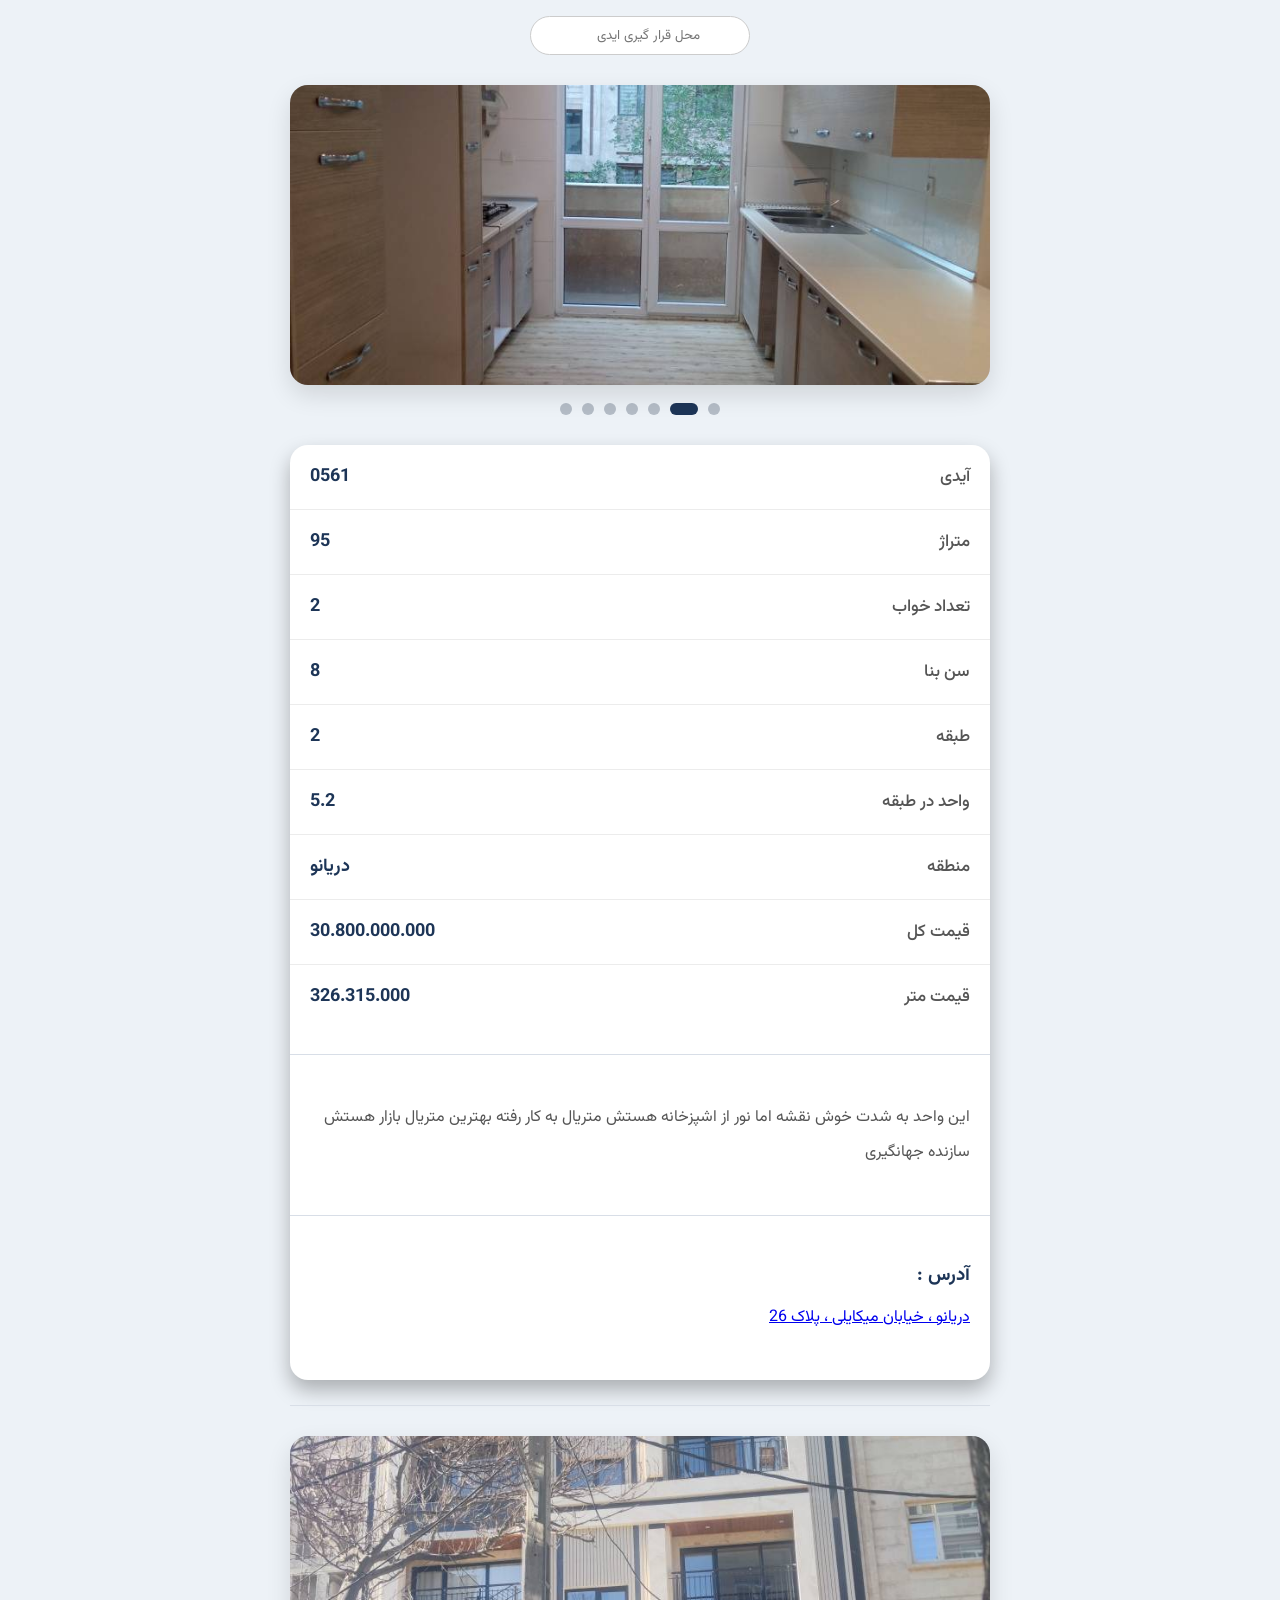
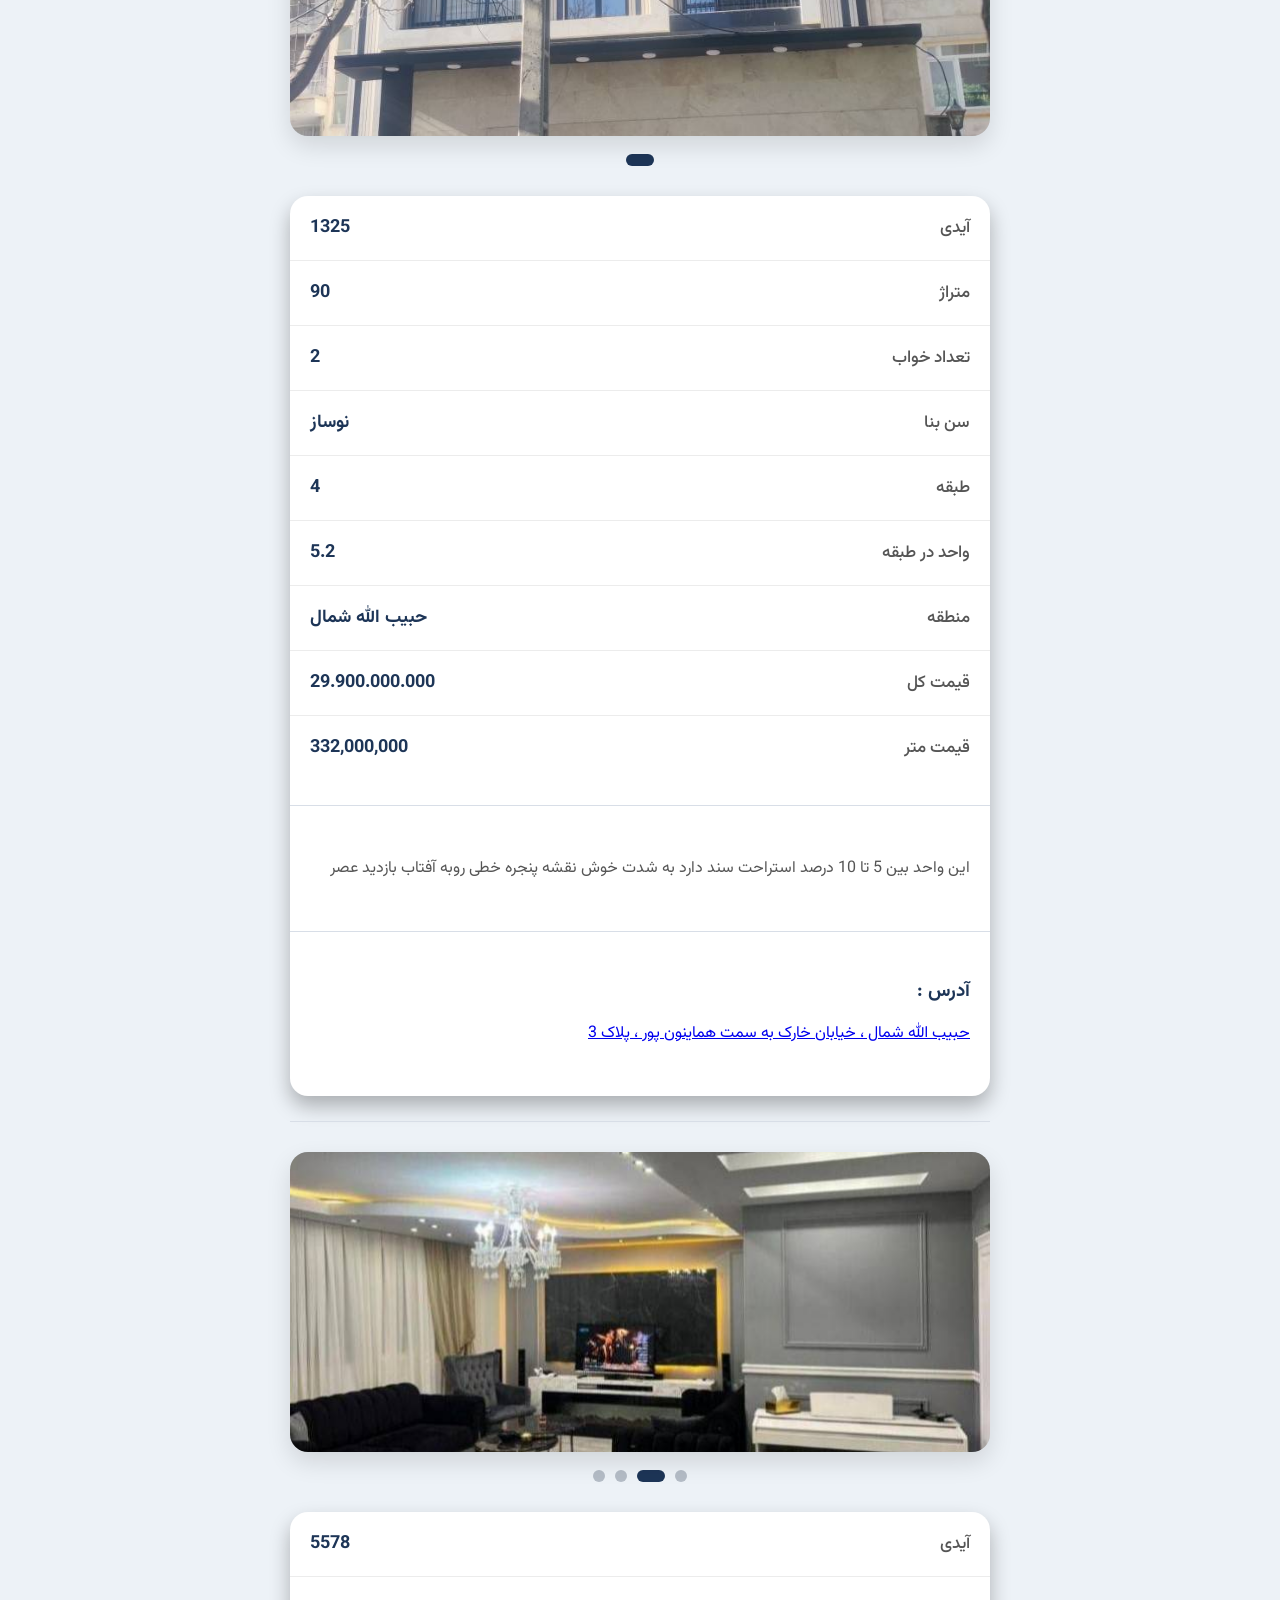
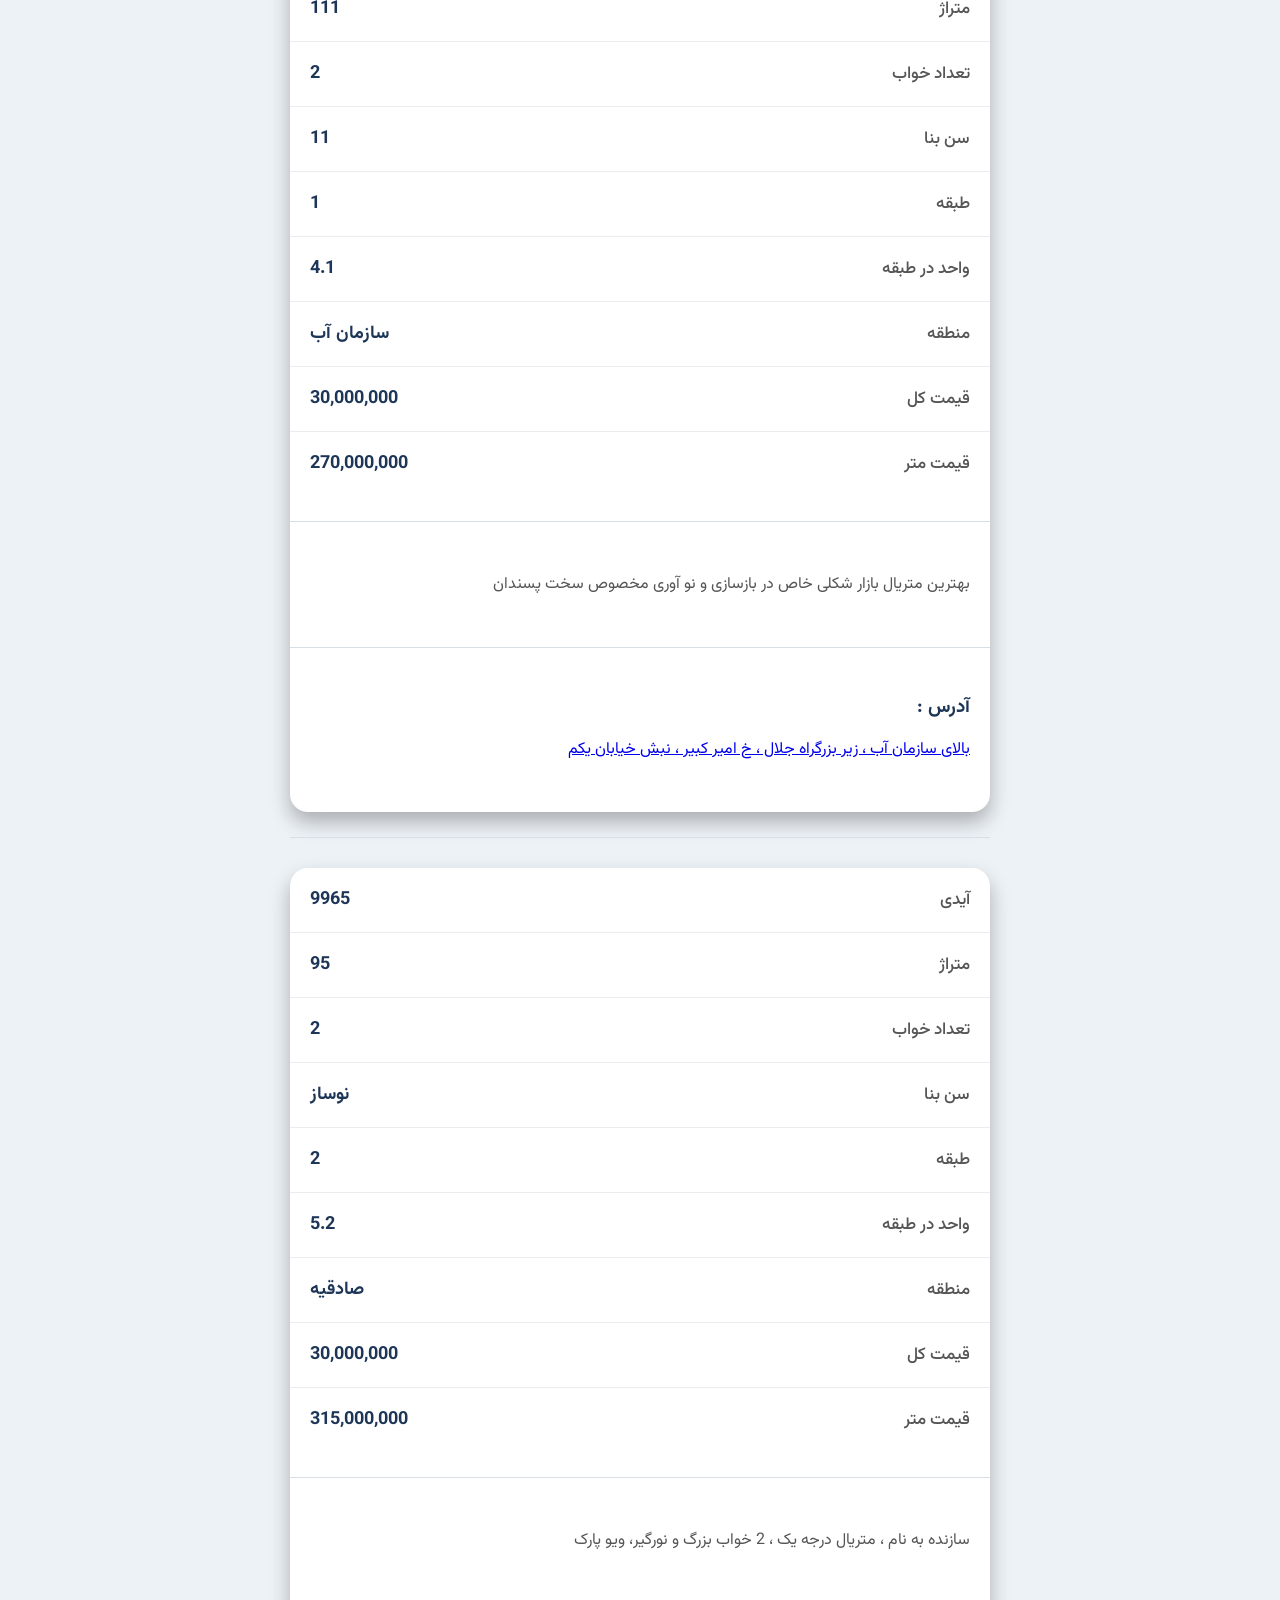
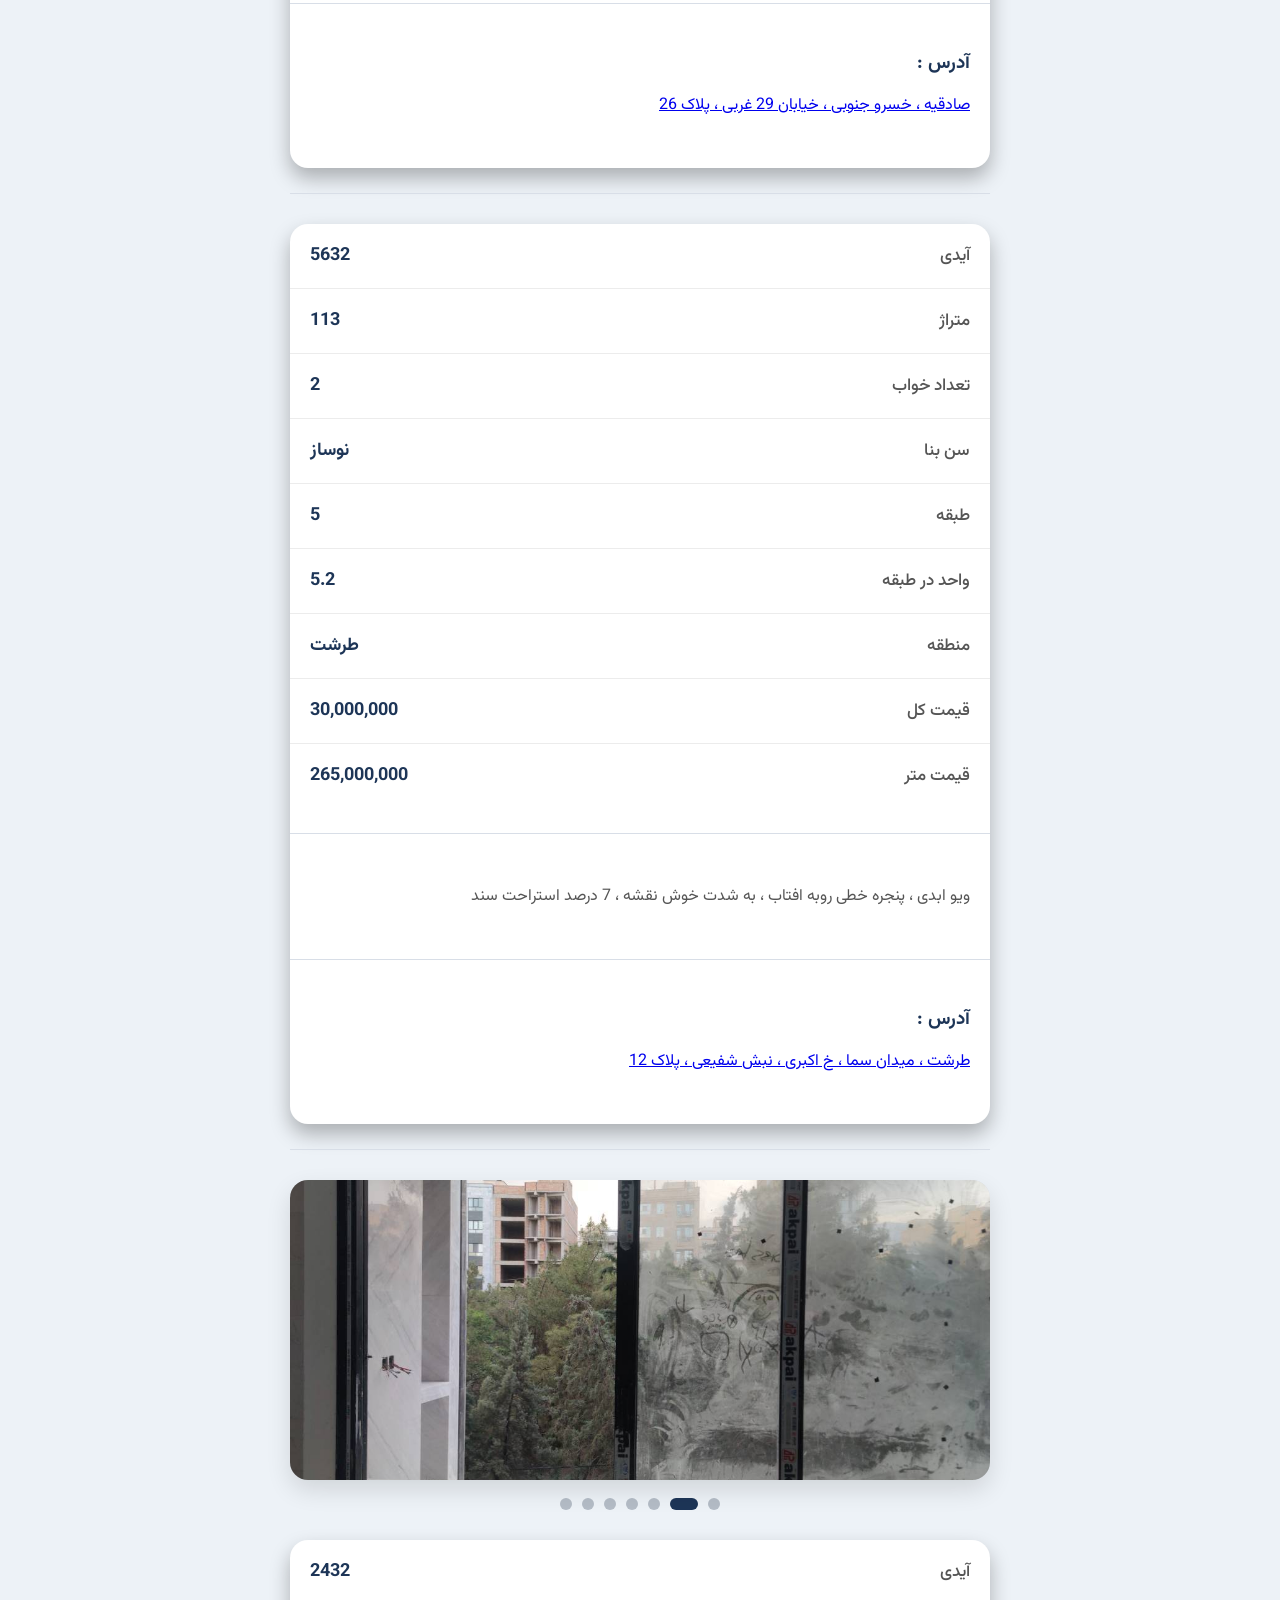
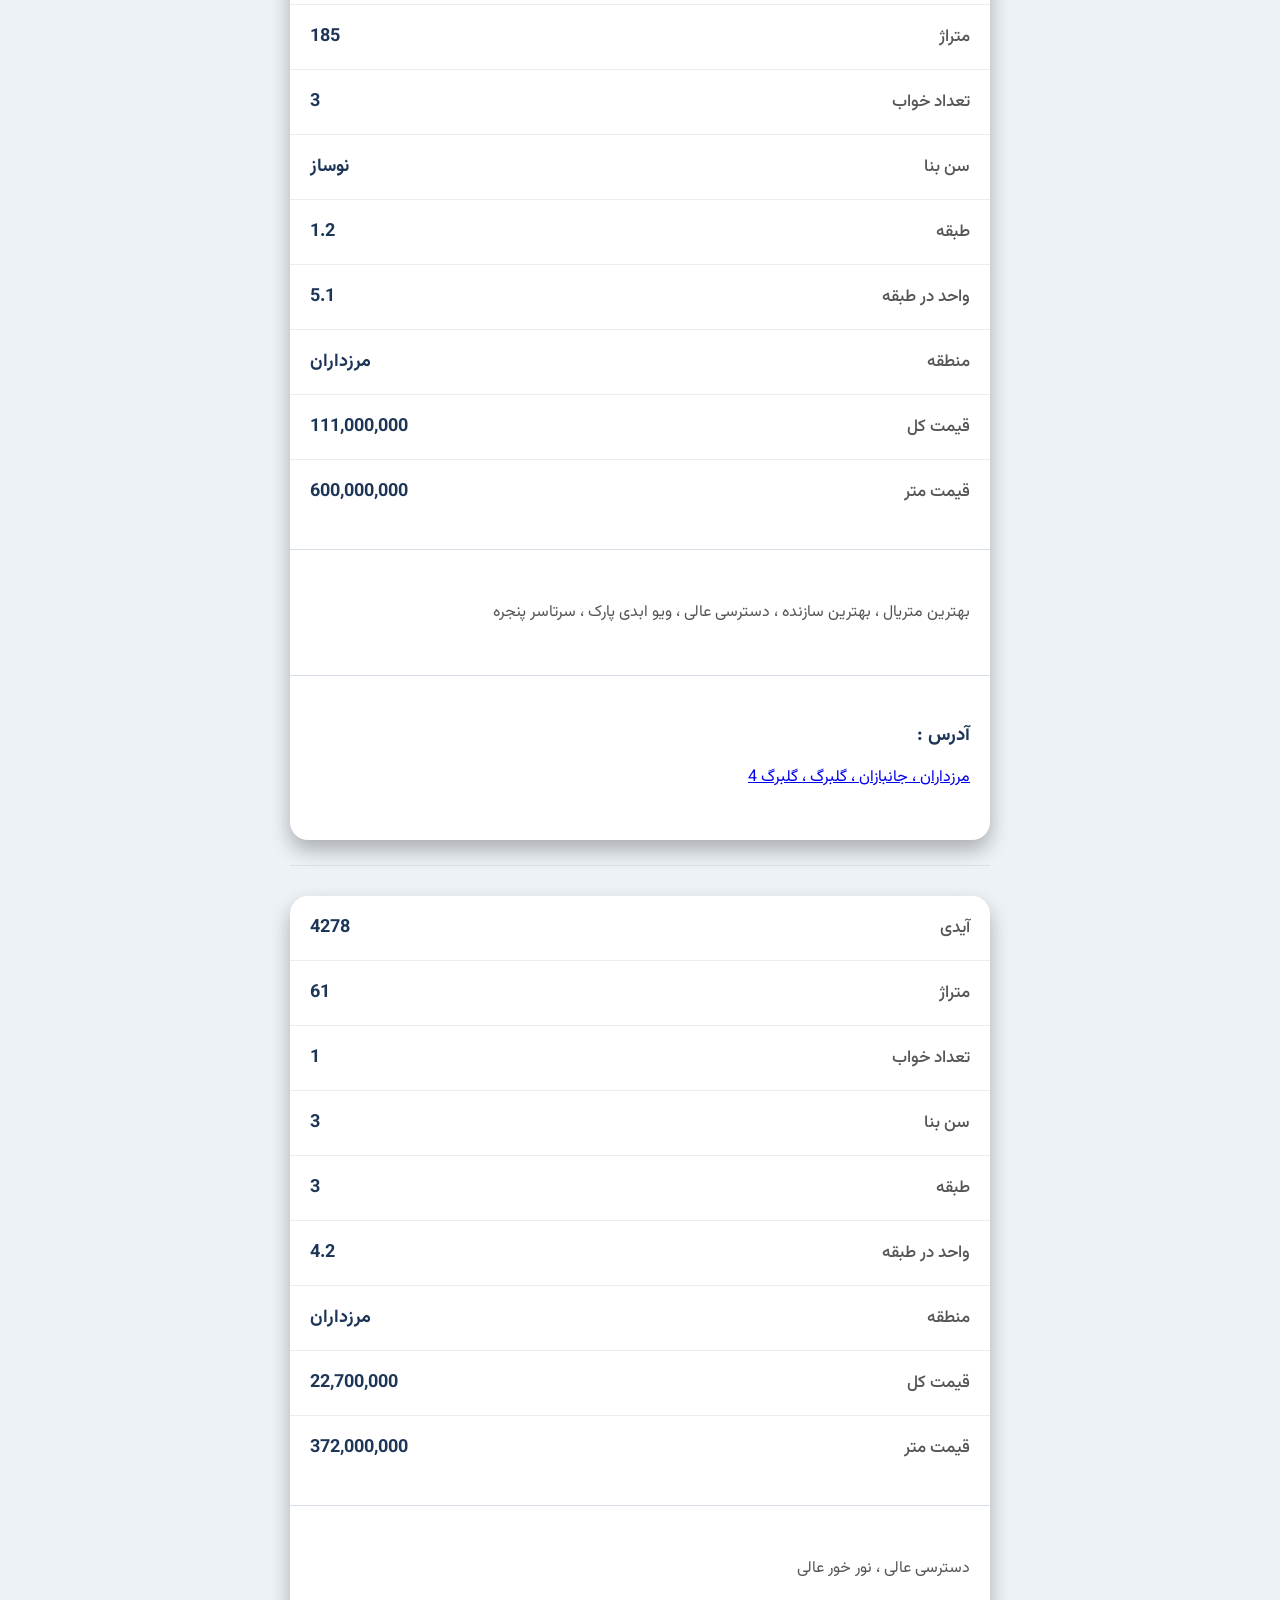
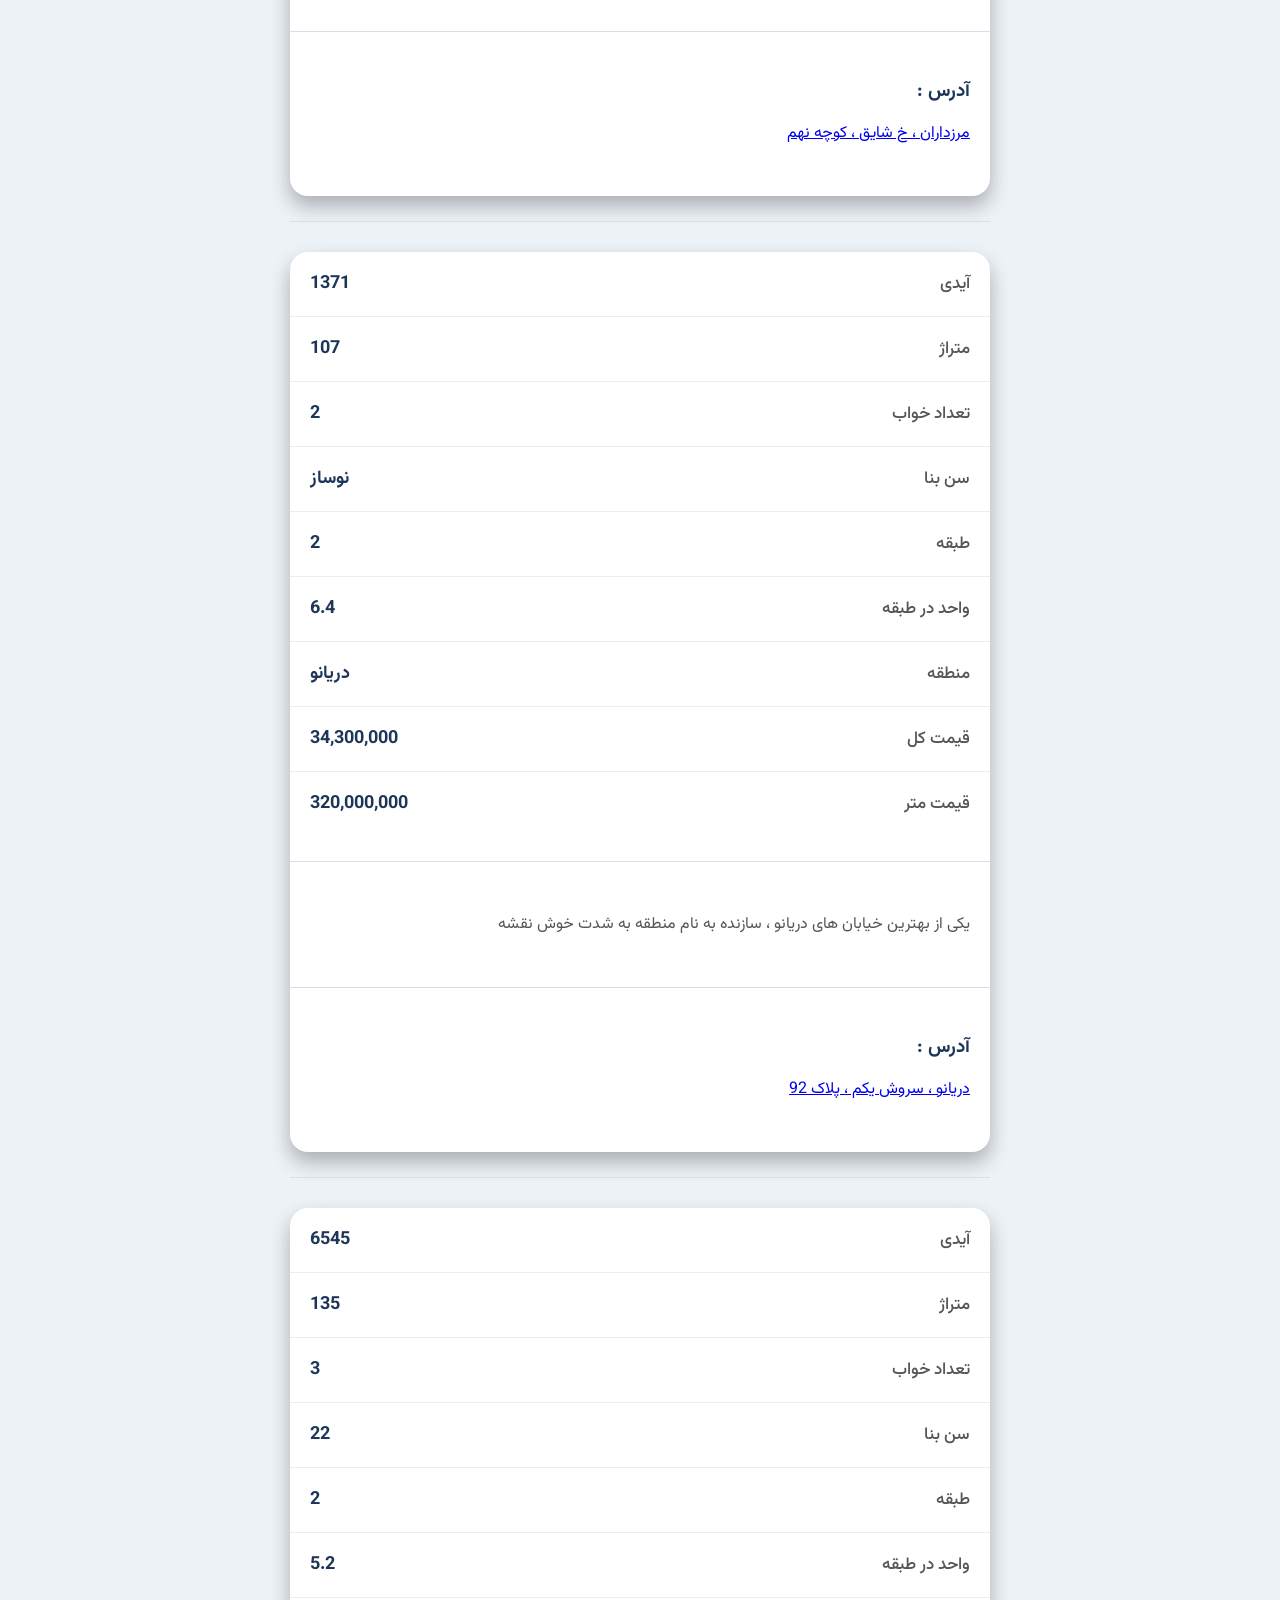
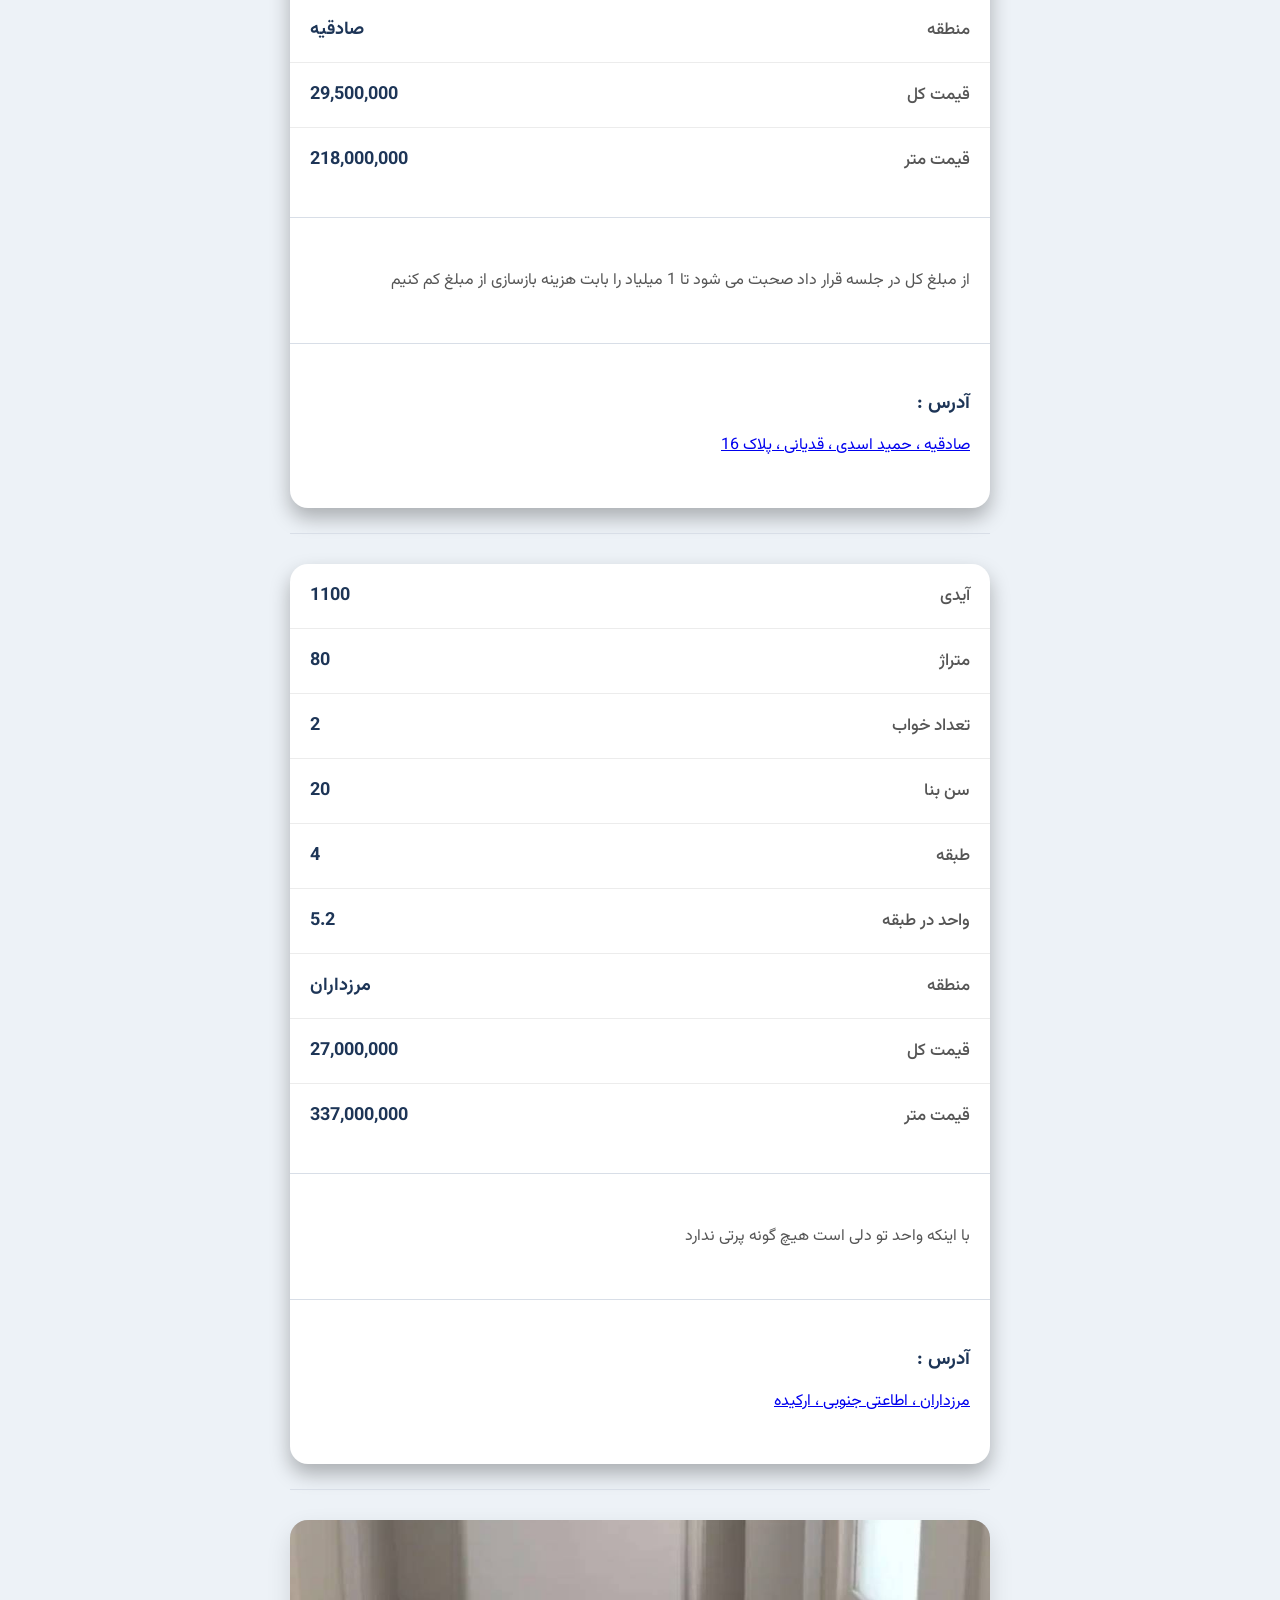
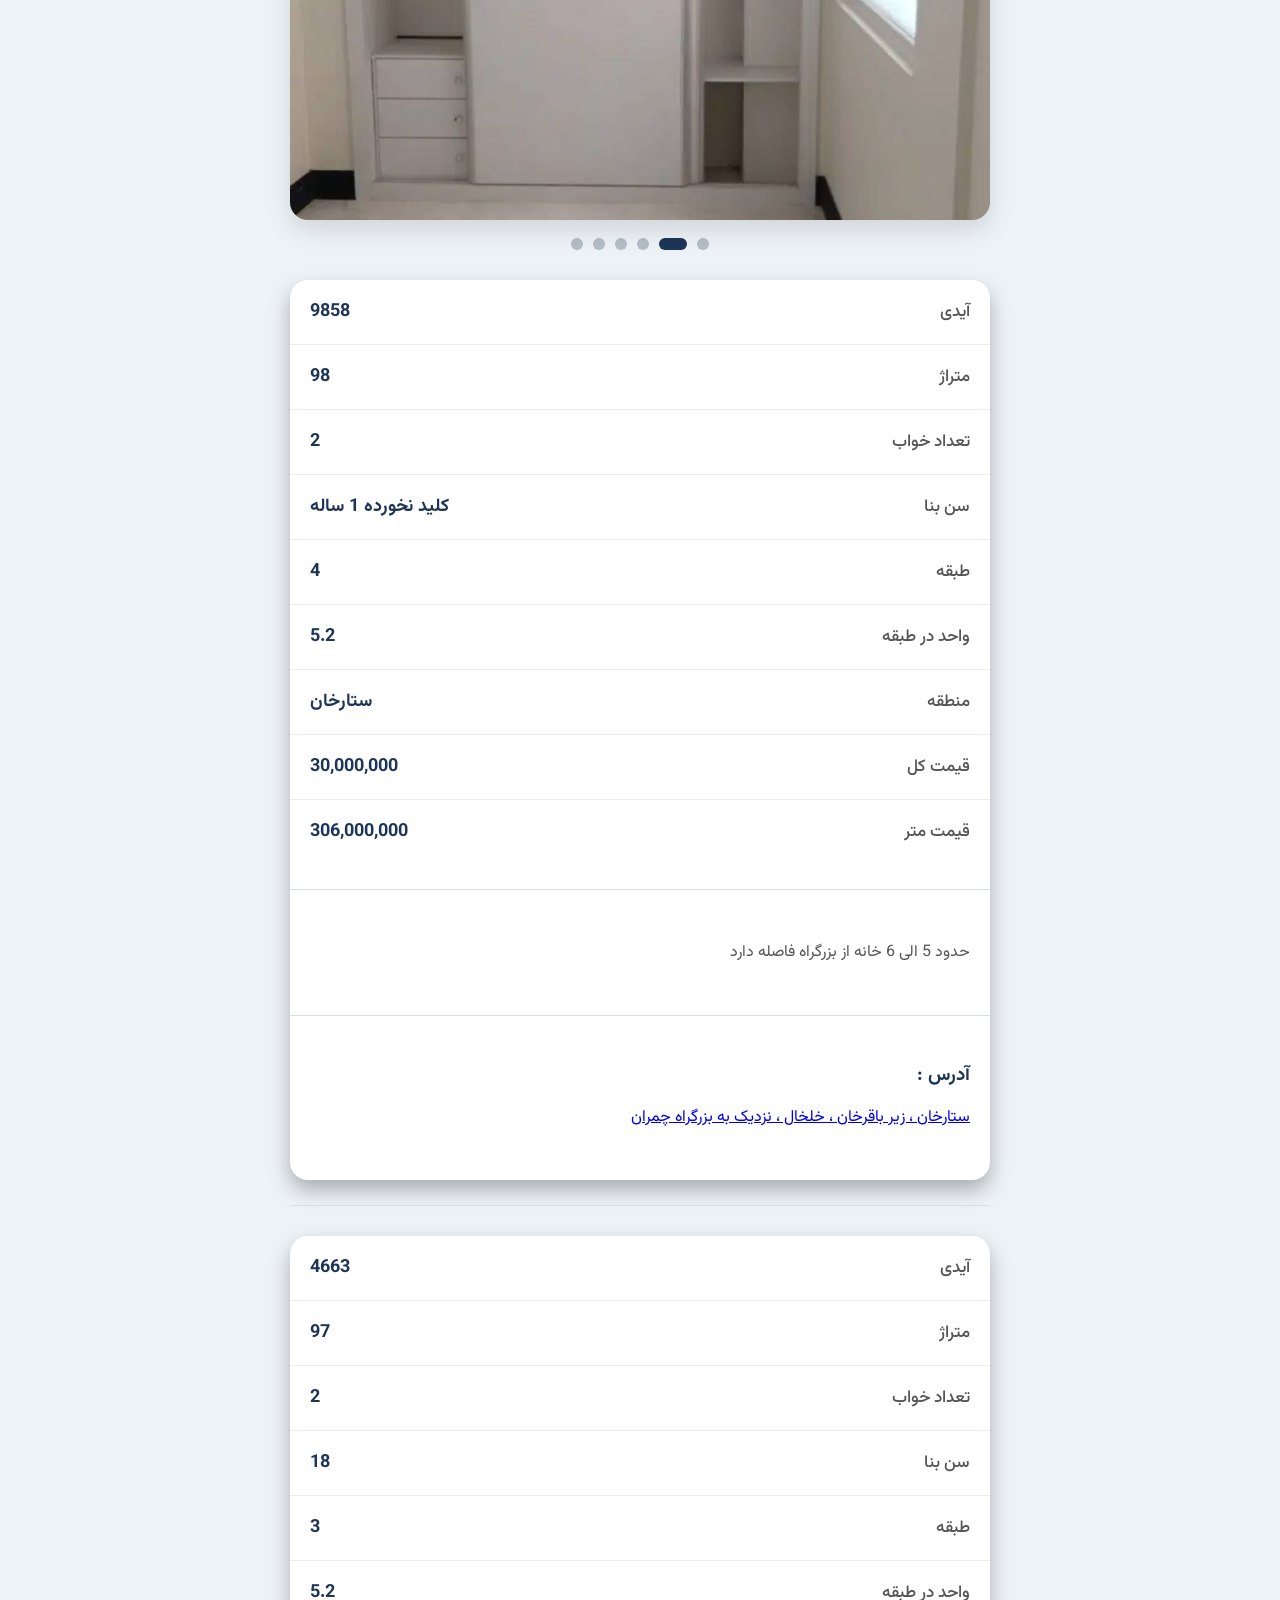
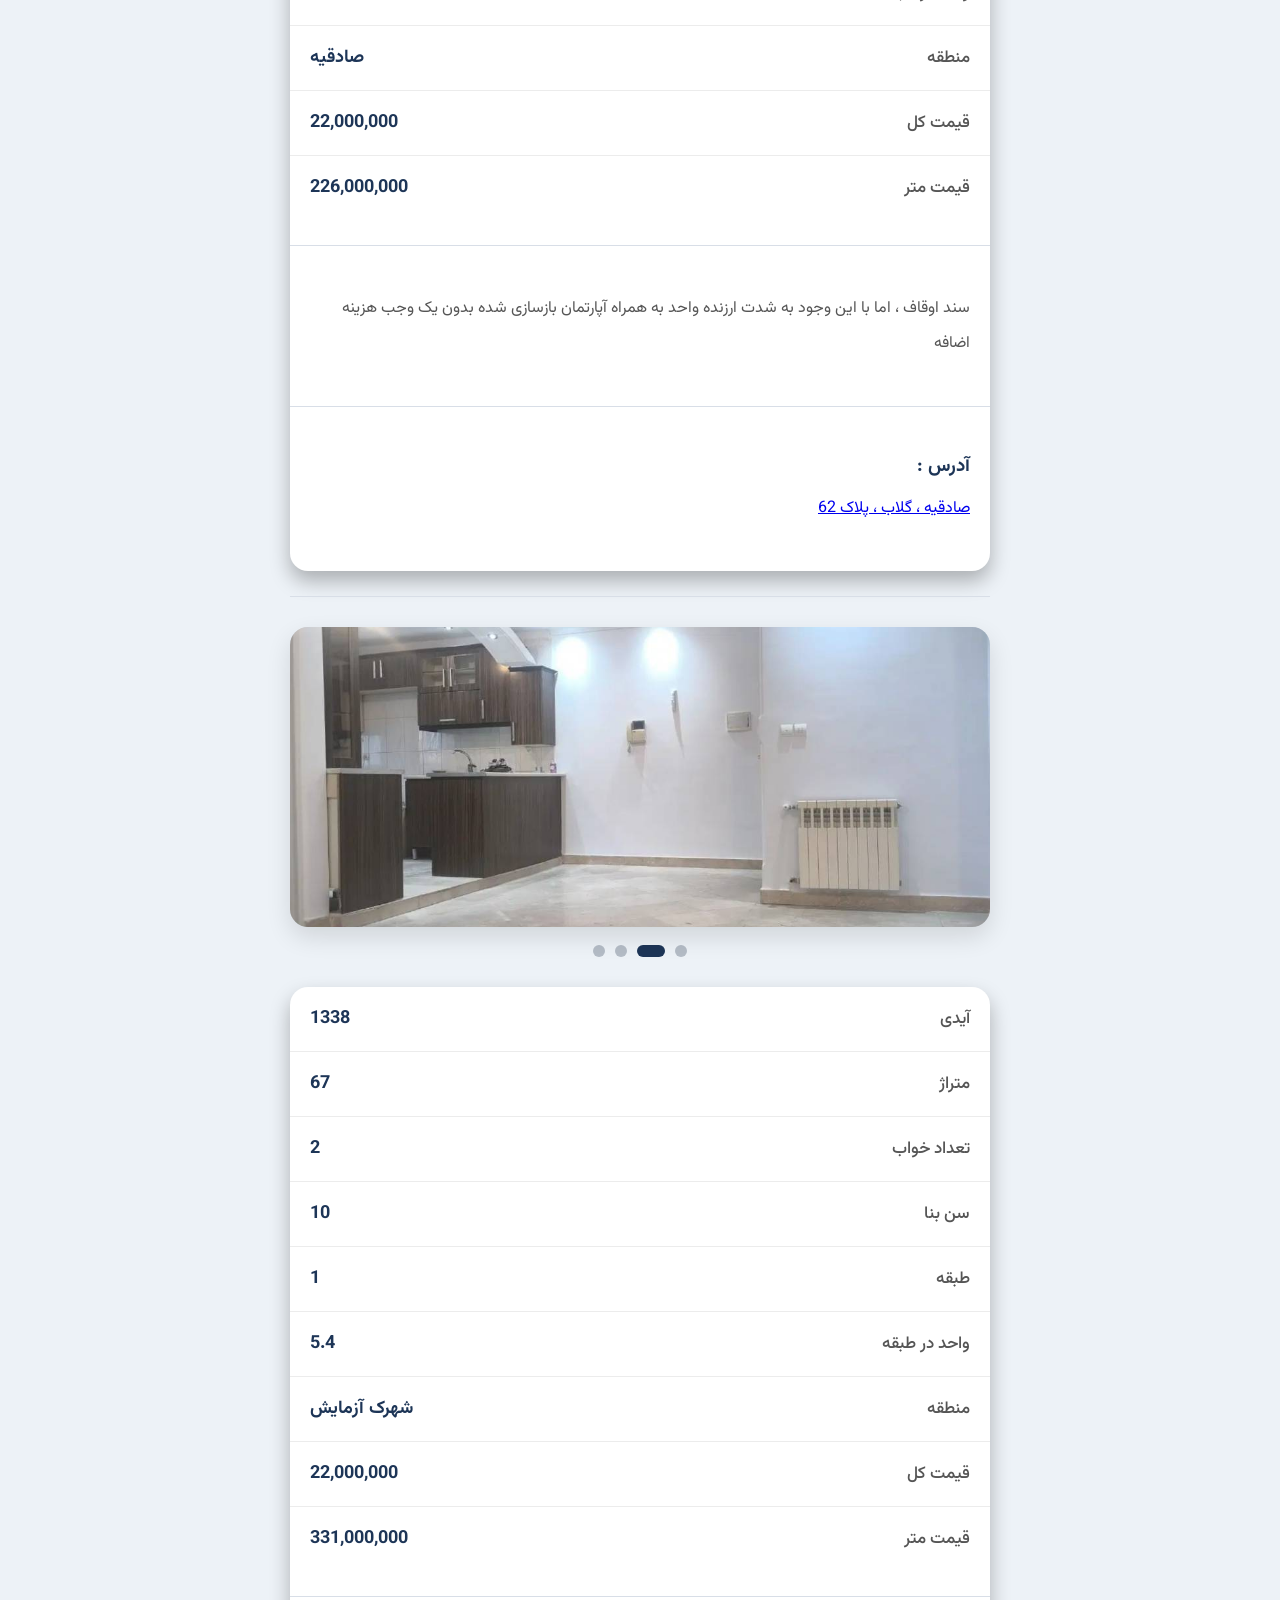
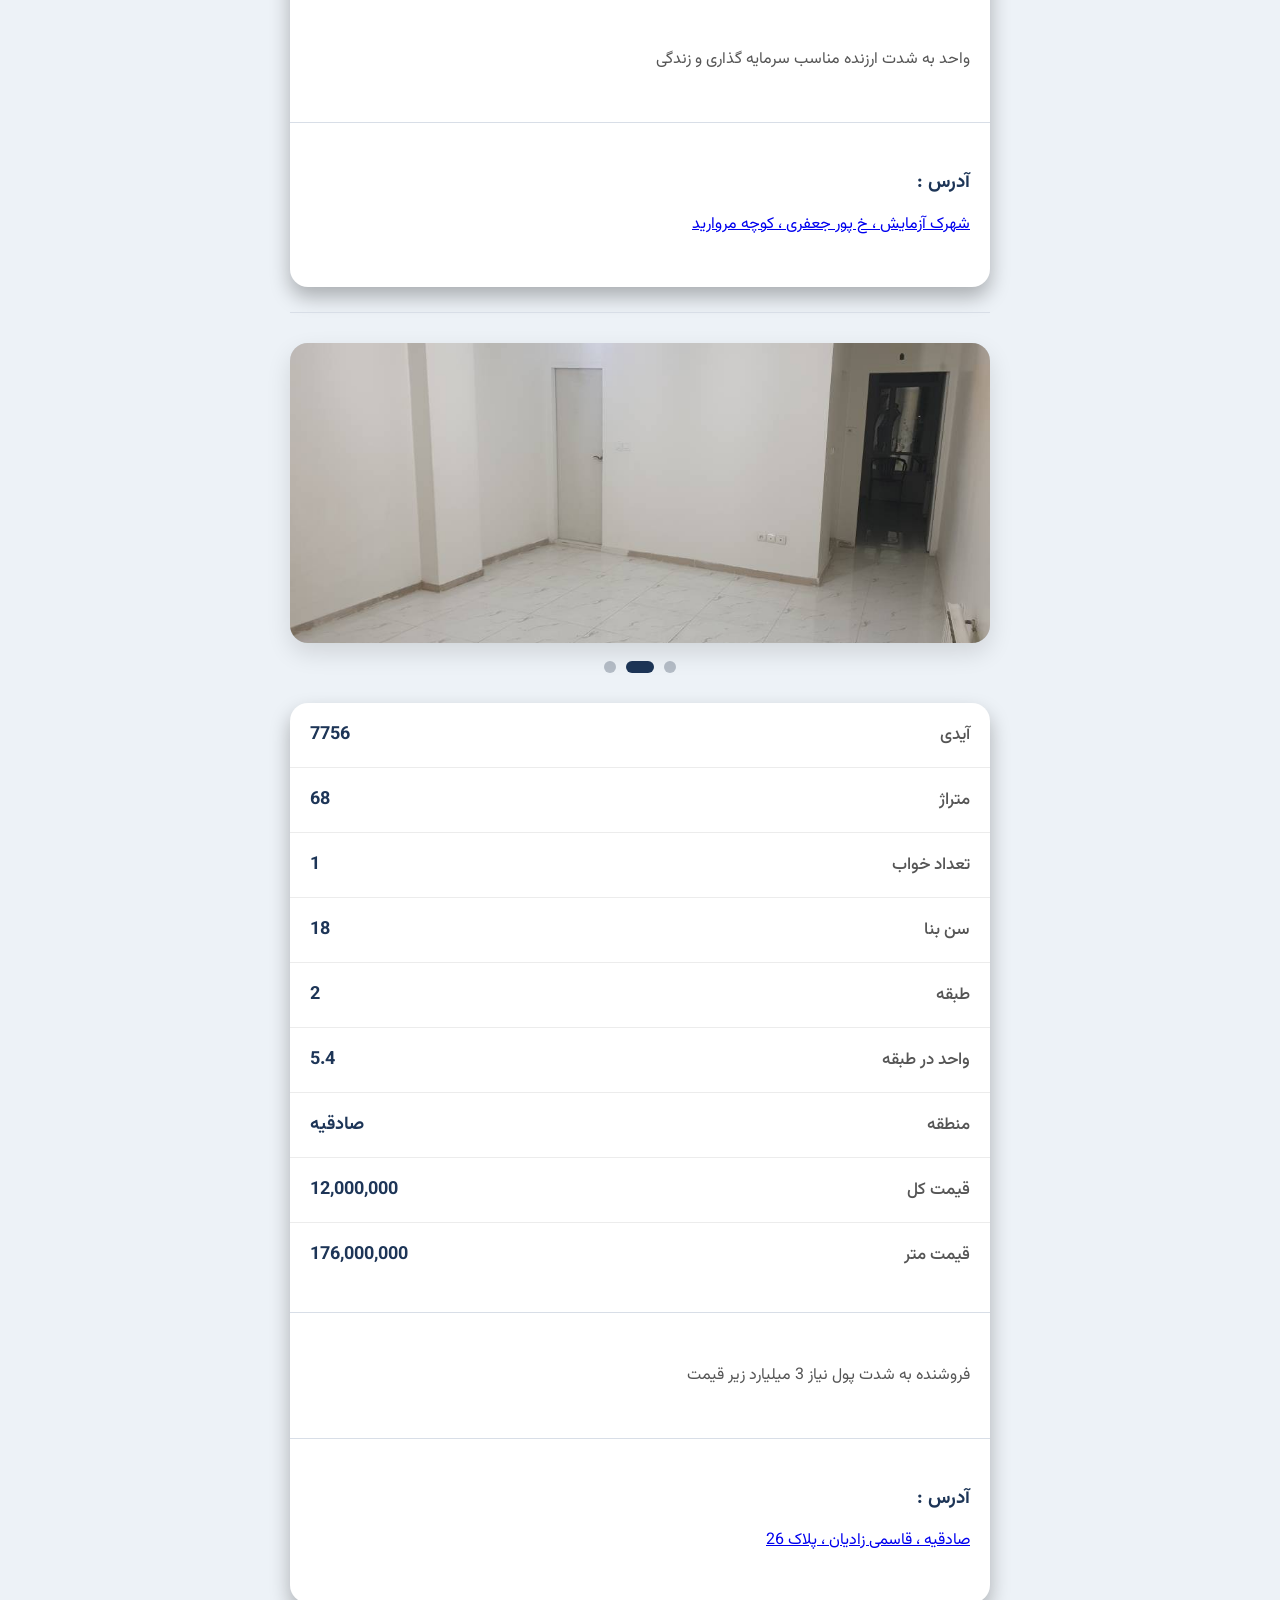
==== commit cb7e50f0: "test 5368" ====
--- a/file/AllFile/index.html
+++ b/file/AllFile/index.html
@@ -40,7 +40,6 @@
           <img src="../../img/IMG_20260627_185218.jpg" class="slide" />
 
           <img src="../../img/IMG_20260627_185238.jpg" class="slide" />
-
         </div>
 
         <div class="dots">
@@ -51,7 +50,7 @@
           <span class="dot"></span>
 
           <span class="dot"></span>
-          
+
           <span class="dot"></span>
 
           <span class="dot"></span>
@@ -128,24 +127,26 @@
 
           <span>326.315.000</span>
         </div>
+        <hr />
+        <section class="description">
+          <p>
+            این واحد به شدت خوش نقشه اما نور از اشپزخانه هستش متریال به کار رفته
+            بهترین متریال بازار هستش سازنده جهانگیری
+          </p>
+        </section>
+
+        <hr />
+        <section class="address">
+          <h3>آدرس :</h3>
+
+          <a href="https://nshn.ir/sbvHa2Gx45PV">دریانو ، خیابان میکایلی ، پلاک 26</a>
+        </section>
       </section>
 
       <!-- توضیحات -->
 
-      <section class="description">
-        <p>
-          این واحد به شدت خوش نقشه اما نور از اشپزخانه هستش متریال به کار رفته
-          بهترین متریال بازار هستش سازنده جهانگیری
-        </p>
-      </section>
-
       <!-- آدرس -->
 
-      <section class="address">
-        <h3>آدرس :</h3>
-
-        <p>دریانو ، خیابان میکایلی ، پلاک 26</p>
-      </section>
       <hr />
     </div>
     <!-- --------------------------------------------------------------------- -->
@@ -155,12 +156,10 @@
       <section class="slider">
         <div class="slider-box">
           <img src="../../img/1783250494955.jpg" class="slide active" />
-
         </div>
 
         <div class="dots">
           <span class="dot active"></span>
-
         </div>
       </section>
 
@@ -232,24 +231,25 @@
 
           <span>332,000,000</span>
         </div>
-      </section>
-
-      <!-- توضیحات -->
-
-      <section class="description">
-        <p>
-          این واحد بین 5 تا 10 درصد استراحت سند دارد به شدت خوش نقشه پنجره خطی
-          روبه آفتاب بازدید عصر
-        </p>
-      </section>
-
-      <!-- آدرس -->
-
-      <section class="address">
-        <h3>آدرس :</h3>
-
-        <p>حبیب الله شمال ، خیابان خارک به سمت هماینون پور ، پلاک 3</p>
-      </section>
+        <!-- توضیحات -->
+        <hr />
+        <section class="description">
+          <p>
+            این واحد بین 5 تا 10 درصد استراحت سند دارد به شدت خوش نقشه پنجره خطی
+            روبه آفتاب بازدید عصر
+          </p>
+        </section>
+
+        <!-- آدرس -->
+
+        <hr />
+        <section class="address">
+          <h3>آدرس :</h3>
+
+          <a href="https://nshn.ir/7bvHm7Gx4HJC">حبیب الله شمال ، خیابان خارک به سمت هماینون پور ، پلاک 3</a>
+        </section>
+      </section>
+
       <hr />
     </div>
     <!-- --------------------------------------------------------------------- -->
@@ -264,8 +264,10 @@
 
           <img src="../../img/IMG_20260705_145346.jpg" class="slide" />
 
-          <img src="../../img/Gemini_Generated_Image_qq1iy9qq1iy9qq1i.png" class="slide" />
-
+          <img
+            src="../../img/Gemini_Generated_Image_qq1iy9qq1iy9qq1i.png"
+            class="slide"
+          />
         </div>
 
         <div class="dots">
@@ -276,7 +278,6 @@
           <span class="dot"></span>
 
           <span class="dot"></span>
-
         </div>
       </section>
 
@@ -348,23 +349,26 @@
 
           <span>270,000,000</span>
         </div>
-      </section>
-
-      <!-- توضیحات -->
-
-      <section class="description">
-        <p>
-          بهترین متریال بازار شکلی خاص در بازسازی و نو آوری مخصوص سخت پسندان
-        </p>
-      </section>
-
-      <!-- آدرس -->
-
-      <section class="address">
-        <h3>آدرس :</h3>
-
-        <p>بالای سازمان آب ، زیر بزرگراه جلال ، خ امیر کبیر ، نبش خیابان یکم</p>
-      </section>
+        <!-- توضیحات -->
+        <hr />
+        <section class="description">
+          <p>
+            بهترین متریال بازار شکلی خاص در بازسازی و نو آوری مخصوص سخت پسندان
+          </p>
+        </section>
+
+        <!-- آدرس -->
+
+        <hr />
+        <section class="address">
+          <h3>آدرس :</h3>
+
+          <a href="https://nshn.ir/7bvXWc2xMfyy">
+            بالای سازمان آب ، زیر بزرگراه جلال ، خ امیر کبیر ، نبش خیابان یکم
+          </a>
+        </section>
+      </section>
+
       <hr />
     </div>
     <!-- --------------------------------------------------------------------- -->
@@ -465,21 +469,22 @@
 
           <span>315,000,000</span>
         </div>
-      </section>
-
-      <!-- توضیحات -->
-
-      <section class="description">
-        <p>سازنده به نام ، متریال درجه یک ، 2 خواب بزرگ و نورگیر، ویو پارک</p>
-      </section>
-
-      <!-- آدرس -->
-
-      <section class="address">
-        <h3>آدرس :</h3>
-
-        <p>صادقیه ، خسرو جنوبی ، خیابان 29 غربی ، پلاک 26</p>
-      </section>
+        <!-- توضیحات -->
+        <hr />
+        <section class="description">
+          <p>سازنده به نام ، متریال درجه یک ، 2 خواب بزرگ و نورگیر، ویو پارک</p>
+        </section>
+
+        <!-- آدرس -->
+
+        <hr />
+        <section class="address">
+          <h3>آدرس :</h3>
+
+          <a href="https://nshn.ir/7bvkPwGxM4Nx">صادقیه ، خسرو جنوبی ، خیابان 29 غربی ، پلاک 26</a>
+        </section>
+      </section>
+
       <hr />
     </div>
     <!-- --------------------------------------------------------------------- -->
@@ -580,23 +585,25 @@
 
           <span>265,000,000</span>
         </div>
-      </section>
-
-      <!-- توضیحات -->
-
-      <section class="description">
-        <p>
-          ویو ابدی ، پنجره خطی روبه افتاب ، به شدت خوش نقشه ، 7 درصد استراحت سند
-        </p>
-      </section>
-
-      <!-- آدرس -->
-
-      <section class="address">
-        <h3>آدرس :</h3>
-
-        <p>طرشت ، میدان سما ، خ اکبری ، نبش شفیعی ، پلاک 12</p>
-      </section>
+        <!-- توضیحات -->
+        <hr />
+        <section class="description">
+          <p>
+            ویو ابدی ، پنجره خطی روبه افتاب ، به شدت خوش نقشه ، 7 درصد استراحت
+            سند
+          </p>
+        </section>
+
+        <!-- آدرس -->
+
+        <hr />
+        <section class="address">
+          <h3>آدرس :</h3>
+
+          <a href="https://nshn.ir/sbvPrFWxMd_h">طرشت ، میدان سما ، خ اکبری ، نبش شفیعی ، پلاک 12</a>
+        </section>
+      </section>
+
       <hr />
     </div>
     <!-- --------------------------------------------------------------------- -->
@@ -705,24 +712,25 @@
 
           <span>600,000,000</span>
         </div>
-      </section>
-
-      <!-- توضیحات -->
-
-      <section class="description">
-        <p>
-          بهترین متریال ، بهترین سازنده ، دسترسی عالی ، ویو ابدی پارک ، سرتاسر
-          پنجره
-        </p>
-      </section>
-
-      <!-- آدرس -->
-
-      <section class="address">
-        <h3>آدرس :</h3>
-
-        <p>مرزداران ، جانبازان ، گلبرگ ، گلبرگ 4</p>
-      </section>
+        <!-- توضیحات -->
+        <hr />
+        <section class="description">
+          <p>
+            بهترین متریال ، بهترین سازنده ، دسترسی عالی ، ویو ابدی پارک ، سرتاسر
+            پنجره
+          </p>
+        </section>
+
+        <!-- آدرس -->
+
+        <hr />
+        <section class="address">
+          <h3>آدرس :</h3>
+
+          <a href="https://nshn.ir/sbvXqGVx4_Y0">مرزداران ، جانبازان ، گلبرگ ، گلبرگ 4</a>
+        </section>
+      </section>
+
       <hr />
     </div>
     <!-- --------------------------------------------------------------------- -->
@@ -823,21 +831,22 @@
 
           <span>372,000,000</span>
         </div>
-      </section>
-
-      <!-- توضیحات -->
-
-      <section class="description">
-        <p>دسترسی عالی ، نور خور عالی</p>
-      </section>
-
-      <!-- آدرس -->
-
-      <section class="address">
-        <h3>آدرس :</h3>
-
-        <p>مرزداران ، خ شایق ، کوچه نهم</p>
-      </section>
+        <!-- توضیحات -->
+        <hr />
+        <section class="description">
+          <p>دسترسی عالی ، نور خور عالی</p>
+        </section>
+
+        <!-- آدرس -->
+
+        <hr />
+        <section class="address">
+          <h3>آدرس :</h3>
+
+          <a href="https://nshn.ir/7bvXwRIxMF2Q">مرزداران ، خ شایق ، کوچه نهم</a>
+        </section>
+      </section>
+
       <hr />
     </div>
 
@@ -939,23 +948,25 @@
 
           <span>320,000,000</span>
         </div>
-      </section>
-
-      <!-- توضیحات -->
-
-      <section class="description">
-        <p>
-          یکی از بهترین خیابان های دریانو ، سازنده به نام منطقه به شدت خوش نقشه
-        </p>
-      </section>
-
-      <!-- آدرس -->
-
-      <section class="address">
-        <h3>آدرس :</h3>
-
-        <p>دریانو ، سروش یکم ، پلاک 92</p>
-      </section>
+        <!-- توضیحات -->
+        <hr />
+        <section class="description">
+          <p>
+            یکی از بهترین خیابان های دریانو ، سازنده به نام منطقه به شدت خوش
+            نقشه
+          </p>
+        </section>
+
+        <!-- آدرس -->
+
+        <hr />
+        <section class="address">
+          <h3>آدرس :</h3>
+
+          <a href="1371">دریانو ، سروش یکم ، پلاک 92</a>
+        </section>
+      </section>
+
       <hr />
     </div>
     <!-- --------------------------------------------------------------------- -->
@@ -1056,24 +1067,25 @@
 
           <span>218,000,000</span>
         </div>
-      </section>
-
-      <!-- توضیحات -->
-
-      <section class="description">
-        <p>
-          از مبلغ کل در جلسه قرار داد صحبت می شود تا 1 میلیاد را بابت هزینه
-          بازسازی از مبلغ کم کنیم
-        </p>
-      </section>
-
-      <!-- آدرس -->
-
-      <section class="address">
-        <h3>آدرس :</h3>
-
-        <p>صادقیه ، حمید اسدی ، قدیانی ، پلاک 16</p>
-      </section>
+        <!-- توضیحات -->
+        <hr />
+        <section class="description">
+          <p>
+            از مبلغ کل در جلسه قرار داد صحبت می شود تا 1 میلیاد را بابت هزینه
+            بازسازی از مبلغ کم کنیم
+          </p>
+        </section>
+
+        <!-- آدرس -->
+
+        <hr />
+        <section class="address">
+          <h3>آدرس :</h3>
+
+          <a href="https://nshn.ir/sbvkxdQxMRgv">صادقیه ، حمید اسدی ، قدیانی ، پلاک 16</a>
+        </section>
+      </section>
+
       <hr />
     </div>
     <!-- --------------------------------------------------------------------- -->
@@ -1174,21 +1186,22 @@
 
           <span>337,000,000</span>
         </div>
-      </section>
-
-      <!-- توضیحات -->
-
-      <section class="description">
-        <p>با اینکه واحد تو دلی است هیچ گونه پرتی ندارد</p>
-      </section>
-
-      <!-- آدرس -->
-
-      <section class="address">
-        <h3>آدرس :</h3>
-
-        <p>مرزداران ، اطاعتی جنوبی ، ارکیده</p>
-      </section>
+        <!-- توضیحات -->
+        <hr />
+        <section class="description">
+          <p>با اینکه واحد تو دلی است هیچ گونه پرتی ندارد</p>
+        </section>
+
+        <!-- آدرس -->
+
+        <hr />
+        <section class="address">
+          <h3>آدرس :</h3>
+
+          <a href="https://nshn.ir/sbv_QyQx4Qha">مرزداران ، اطاعتی جنوبی ، ارکیده</a>
+        </section>
+      </section>
+
       <hr />
     </div>
     <!-- --------------------------------------------------------------------- -->
@@ -1197,17 +1210,35 @@
 
       <section class="slider">
         <div class="slider-box">
-          <img src="../../img/Screenshot_2026-07-05-14-57-47-234_ir.divar.png" class="slide active" />
-
-          <img src="../../img/Screenshot_2026-07-05-14-57-56-300_ir.divar.png" class="slide" />
-
-          <img src="../../img/Screenshot_2026-07-05-14-58-04-387_ir.divar.png" class="slide" />
-
-          <img src="../../img/Screenshot_2026-07-05-14-58-14-191_ir.divar.png" class="slide" />
-
-          <img src="../../img/Screenshot_2026-07-05-14-58-25-815_ir.divar.png" class="slide" />
-
-          <img src="../../img/Screenshot_2026-07-05-14-58-46-439_ir.divar.png" class="slide" />
+          <img
+            src="../../img/Screenshot_2026-07-05-14-57-47-234_ir.divar.png"
+            class="slide active"
+          />
+
+          <img
+            src="../../img/Screenshot_2026-07-05-14-57-56-300_ir.divar.png"
+            class="slide"
+          />
+
+          <img
+            src="../../img/Screenshot_2026-07-05-14-58-04-387_ir.divar.png"
+            class="slide"
+          />
+
+          <img
+            src="../../img/Screenshot_2026-07-05-14-58-14-191_ir.divar.png"
+            class="slide"
+          />
+
+          <img
+            src="../../img/Screenshot_2026-07-05-14-58-25-815_ir.divar.png"
+            class="slide"
+          />
+
+          <img
+            src="../../img/Screenshot_2026-07-05-14-58-46-439_ir.divar.png"
+            class="slide"
+          />
         </div>
 
         <div class="dots">
@@ -1293,21 +1324,23 @@
 
           <span>306,000,000</span>
         </div>
-      </section>
-
-      <!-- توضیحات -->
-
-      <section class="description">
-        <p>حدود 5 الی 6 خانه از بزرگراه فاصله دارد</p>
-      </section>
-
-      <!-- آدرس -->
-
-      <section class="address">
-        <h3>آدرس :</h3>
-
-        <p>ستارخان ، زیر باقرخان ، خلخال ، نزدیک به بزرگراه چمران</p>
-      </section>
+
+        <!-- توضیحات -->
+        <hr />
+        <section class="description">
+          <p>حدود 5 الی 6 خانه از بزرگراه فاصله دارد</p>
+        </section>
+
+        <!-- آدرس -->
+
+        <hr />
+        <section class="address">
+          <h3>آدرس :</h3>
+
+          <a href="https://nshn.ir/7bvPiwNx4Nci">ستارخان ، زیر باقرخان ، خلخال ، نزدیک به بزرگراه چمران</a>
+        </section>
+      </section>
+
       <hr />
     </div>
     <!-- --------------------------------------------------------------------- -->
@@ -1408,24 +1441,25 @@
 
           <span>226,000,000</span>
         </div>
-      </section>
-
-      <!-- توضیحات -->
-
-      <section class="description">
-        <p>
-          سند اوقاف ، اما با این وجود به شدت ارزنده واحد به همراه آپارتمان
-          بازسازی شده بدون یک وجب هزینه اضافه
-        </p>
-      </section>
-
-      <!-- آدرس -->
-
-      <section class="address">
-        <h3>آدرس :</h3>
-
-        <p>صادقیه ، گلاب ، پلاک 62</p>
-      </section>
+        <!-- توضیحات -->
+        <hr />
+        <section class="description">
+          <p>
+            سند اوقاف ، اما با این وجود به شدت ارزنده واحد به همراه آپارتمان
+            بازسازی شده بدون یک وجب هزینه اضافه
+          </p>
+        </section>
+
+        <!-- آدرس -->
+
+        <hr />
+        <section class="address">
+          <h3>آدرس :</h3>
+
+          <a href="https://nshn.ir/sbvkeVGxMGIB">صادقیه ، گلاب ، پلاک 62</a>
+        </section>
+      </section>
+
       <hr />
     </div>
     <!-- --------------------------------------------------------------------- -->
@@ -1434,14 +1468,25 @@
 
       <section class="slider">
         <div class="slider-box">
-          <img src="../../img/Screenshot_2026-07-05-15-01-51-181_ir.divar.png" class="slide active" />
-
-          <img src="../../img/Screenshot_2026-07-05-15-02-00-320_ir.divar.png" class="slide" />
-
-          <img src="../../img/Screenshot_2026-07-05-15-02-08-806_ir.divar.png" class="slide" />
-
-          <img src="../../img/Screenshot_2026-07-05-15-02-14-852_ir.divar.png" class="slide" />
-
+          <img
+            src="../../img/Screenshot_2026-07-05-15-01-51-181_ir.divar.png"
+            class="slide active"
+          />
+
+          <img
+            src="../../img/Screenshot_2026-07-05-15-02-00-320_ir.divar.png"
+            class="slide"
+          />
+
+          <img
+            src="../../img/Screenshot_2026-07-05-15-02-08-806_ir.divar.png"
+            class="slide"
+          />
+
+          <img
+            src="../../img/Screenshot_2026-07-05-15-02-14-852_ir.divar.png"
+            class="slide"
+          />
         </div>
 
         <div class="dots">
@@ -1523,21 +1568,22 @@
 
           <span>331,000,000</span>
         </div>
-      </section>
-
-      <!-- توضیحات -->
-
-      <section class="description">
-        <p>واحد به شدت ارزنده مناسب سرمایه گذاری و زندگی</p>
-      </section>
-
-      <!-- آدرس -->
-
-      <section class="address">
-        <h3>آدرس :</h3>
-
-        <p>شهرک آزمایش ، خ پور جعفری ، کوچه مروارید</p>
-      </section>
+        <!-- توضیحات -->
+        <hr />
+        <section class="description">
+          <p>واحد به شدت ارزنده مناسب سرمایه گذاری و زندگی</p>
+        </section>
+
+        <!-- آدرس -->
+
+        <hr />
+        <section class="address">
+          <h3>آدرس :</h3>
+
+          <a href="https://nshn.ir/sbvXj7pxM30B">شهرک آزمایش ، خ پور جعفری ، کوچه مروارید</a>
+        </section>
+      </section>
+
       <hr />
     </div>
     <!-- --------------------------------------------------------------------- -->
@@ -1551,7 +1597,6 @@
           <img src="../../img/IMG_20260628_153357.jpg" class="slide" />
 
           <img src="../../img/IMG_20260628_153401.jpg" class="slide" />
-
         </div>
 
         <div class="dots">
@@ -1560,7 +1605,6 @@
           <span class="dot"></span>
 
           <span class="dot"></span>
-
         </div>
       </section>
 
@@ -1632,21 +1676,22 @@
 
           <span>176,000,000</span>
         </div>
-      </section>
-
-      <!-- توضیحات -->
-
-      <section class="description">
-        <p>فروشنده به شدت پول نیاز 3 میلیارد زیر قیمت</p>
-      </section>
-
-      <!-- آدرس -->
-
-      <section class="address">
-        <h3>آدرس :</h3>
-
-        <p>صادقیه ، قاسمی زادیان ، پلاک 26</p>
-      </section>
+        <!-- توضیحات -->
+        <hr />
+        <section class="description">
+          <p>فروشنده به شدت پول نیاز 3 میلیارد زیر قیمت</p>
+        </section>
+
+        <!-- آدرس -->
+
+        <hr />
+        <section class="address">
+          <h3>آدرس :</h3>
+
+          <a href="https://nshn.ir/sbvH06PxMTCK">صادقیه ، قاسمی زادیان ، پلاک 26</a>
+        </section>
+      </section>
+
       <hr />
     </div>
 
--- a/file/style/style.css
+++ b/file/style/style.css
@@ -128,9 +128,10 @@
 
     overflow:hidden;
 
-    box-shadow:0 10px 20px rgba(0,0,0,.08);
-
-}
+    box-shadow:0 10px 20px rgba(0, 0, 0, 0.281);
+
+}
+
 
 .item{
 
@@ -236,7 +237,6 @@
 
     margin-top:25px;
 
-    background:white;
 
     border-radius:18px;
 
@@ -246,8 +246,6 @@
 
     color:#555;
 
-    box-shadow:0 10px 20px rgba(0,0,0,.08);
-
 }
 
 /*==========================
@@ -260,13 +258,11 @@
 
     margin-bottom:30px;
 
-    background:white;
 
     border-radius:18px;
 
     padding:20px;
 
-    box-shadow:0 10px 20px rgba(0,0,0,.08);
 
 }
 
@@ -326,16 +322,7 @@
 
 }
 
-.price:hover,
-.description:hover,
-.address:hover,
-.info:hover{
-
-    transform:translateY(-3px);
-
-    transition:.3s;
-
-}
+
 
 /*==========================
       انیمیشن
